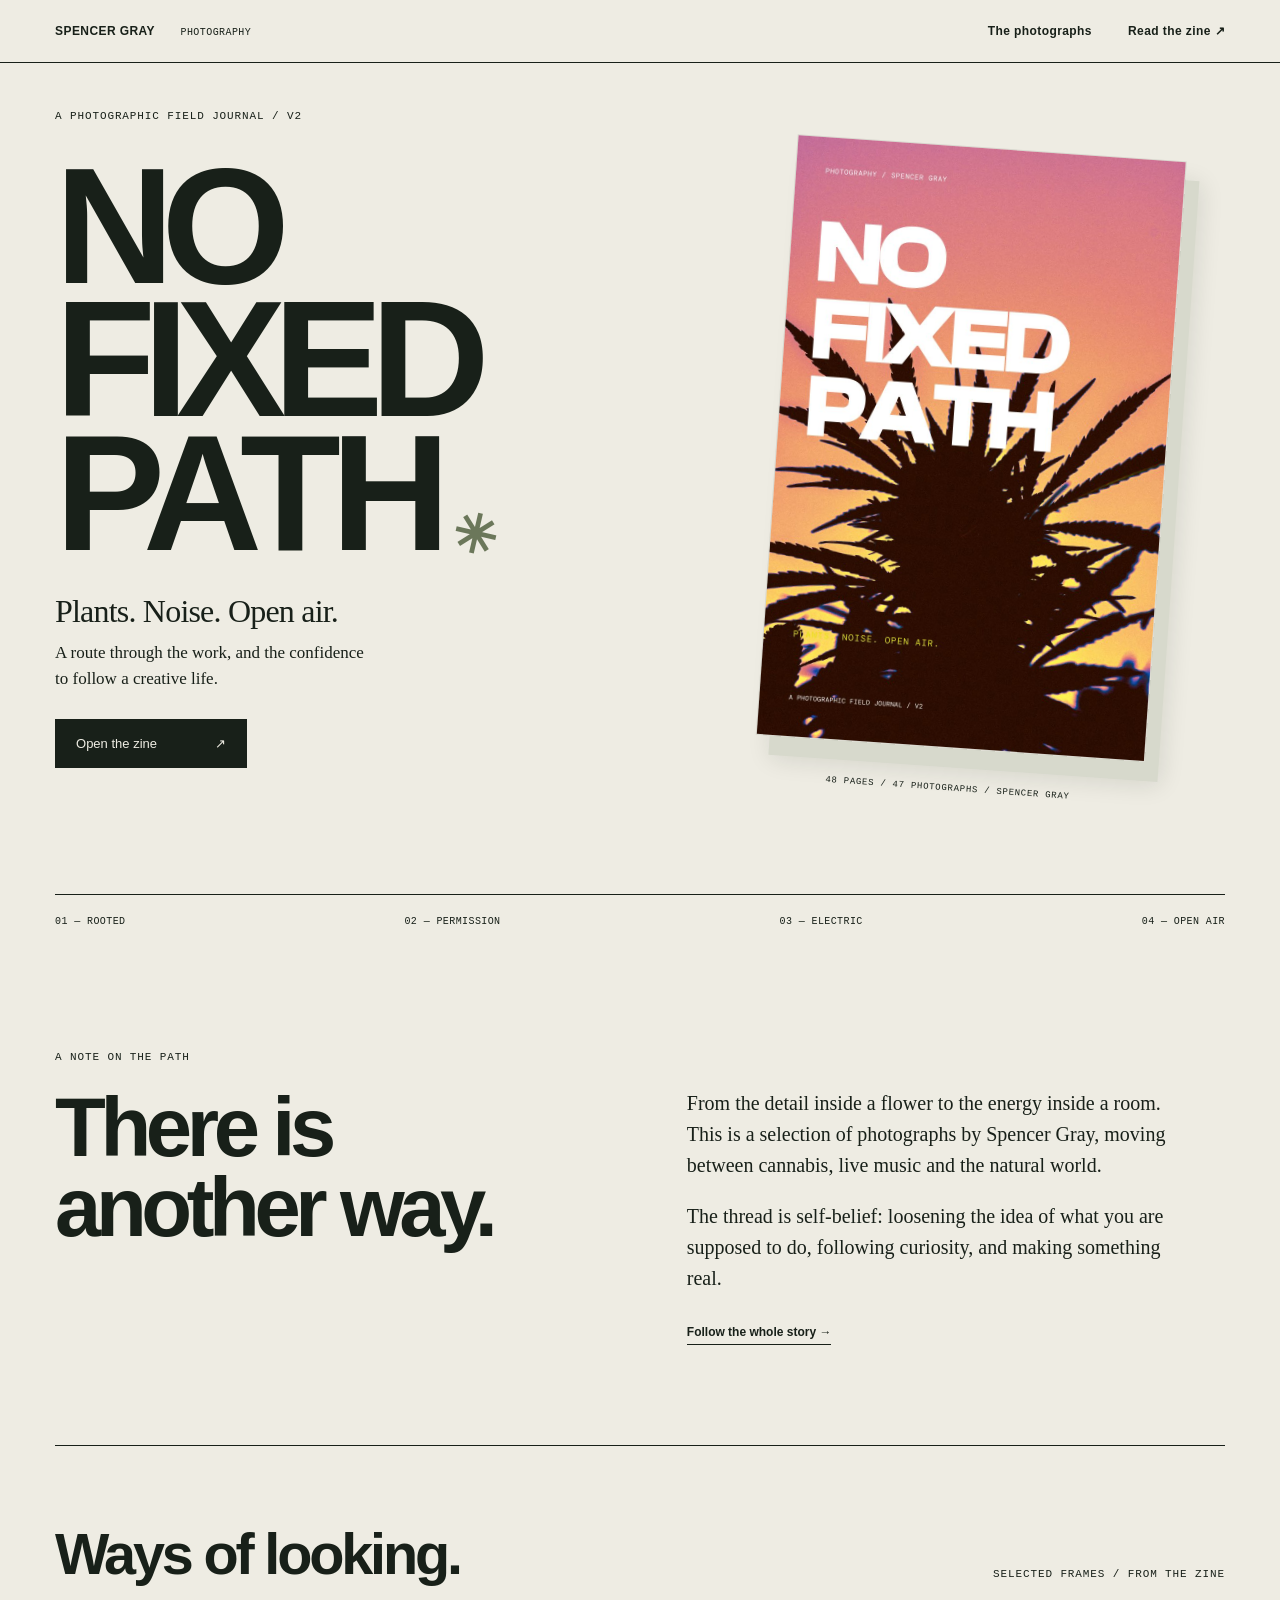
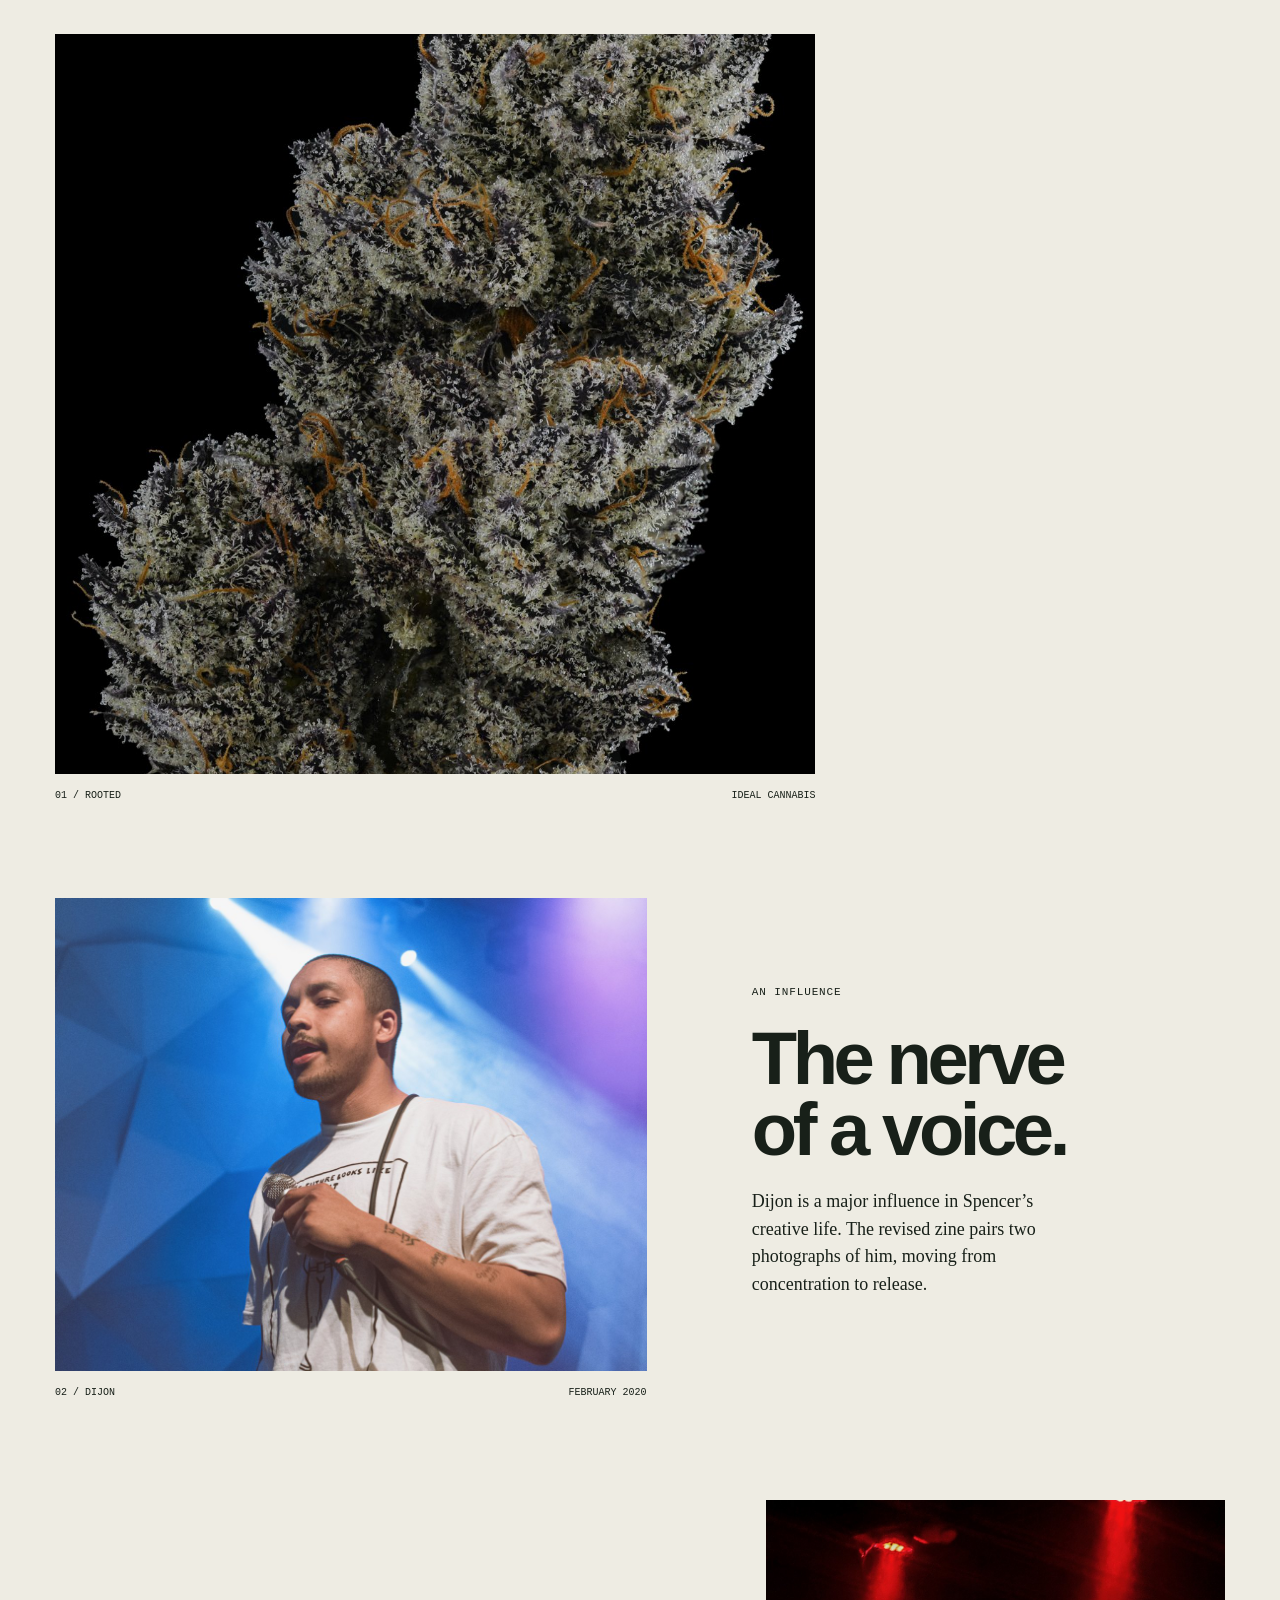
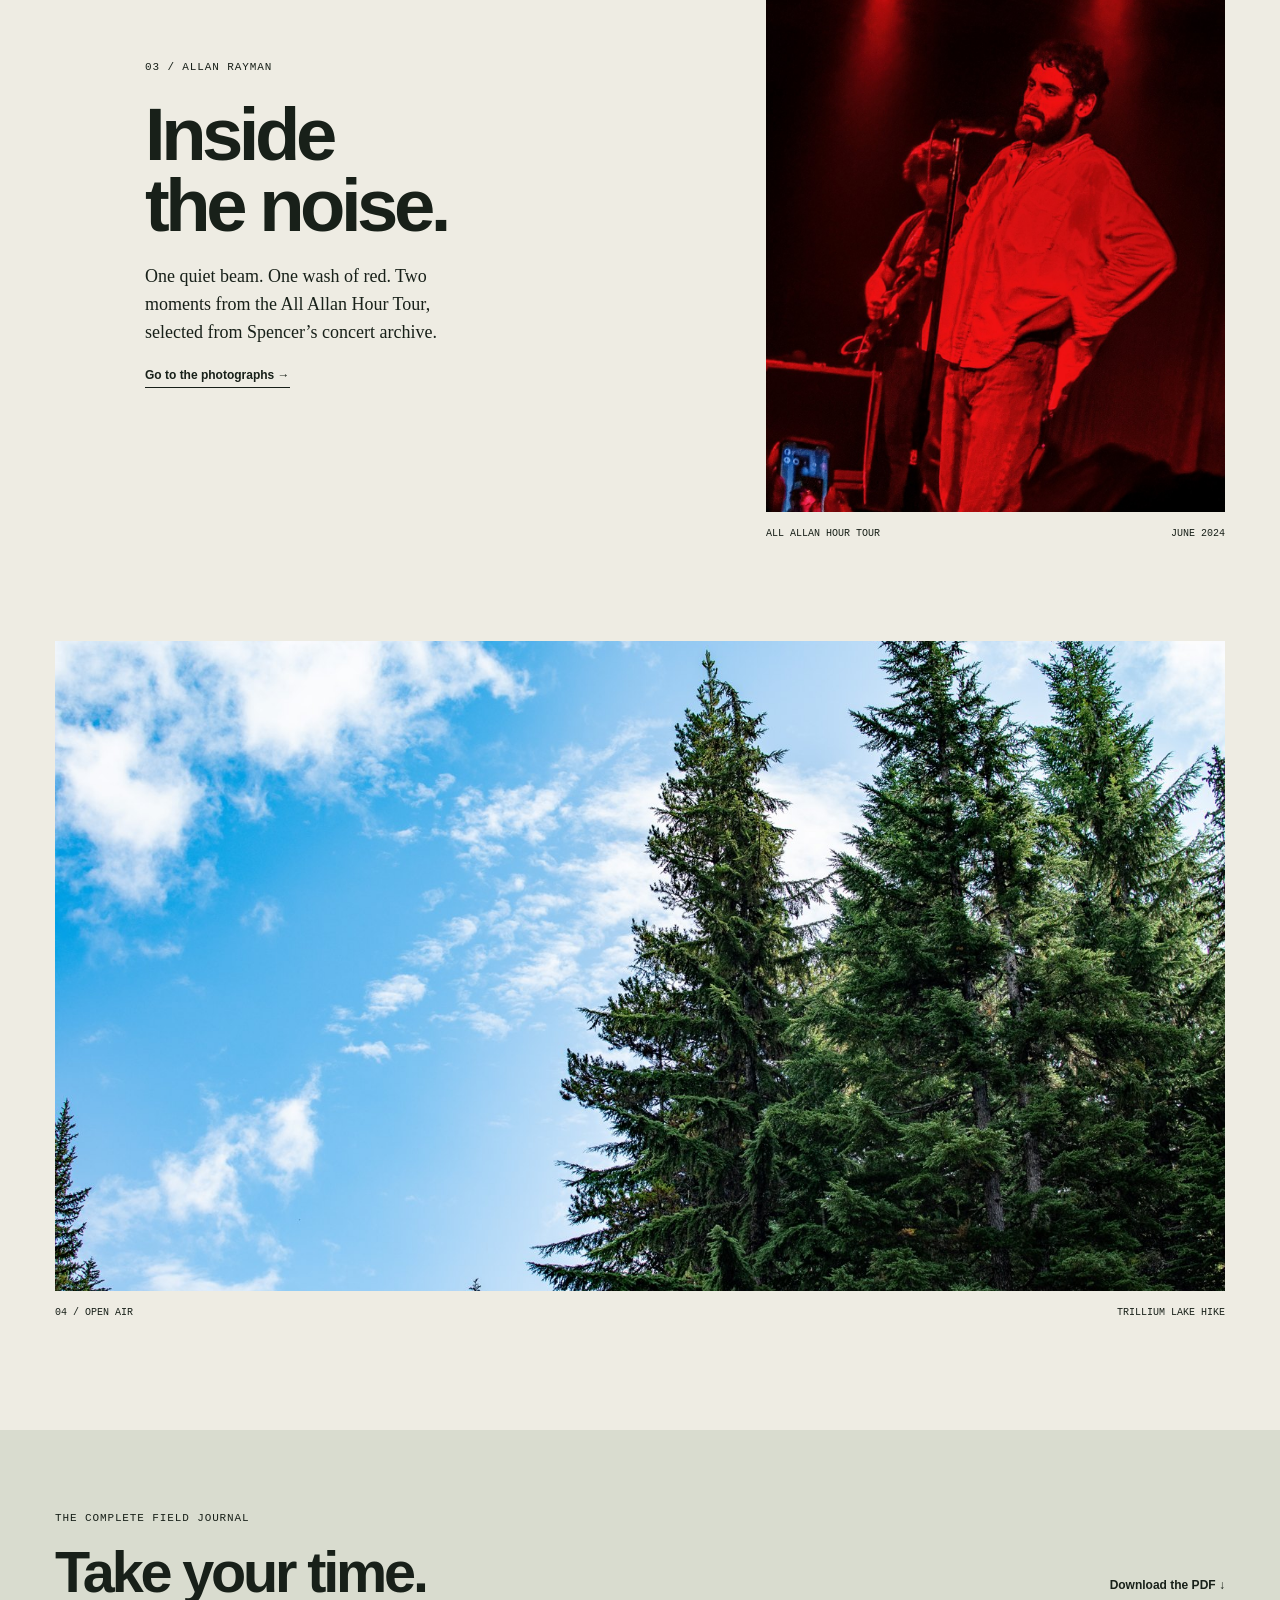
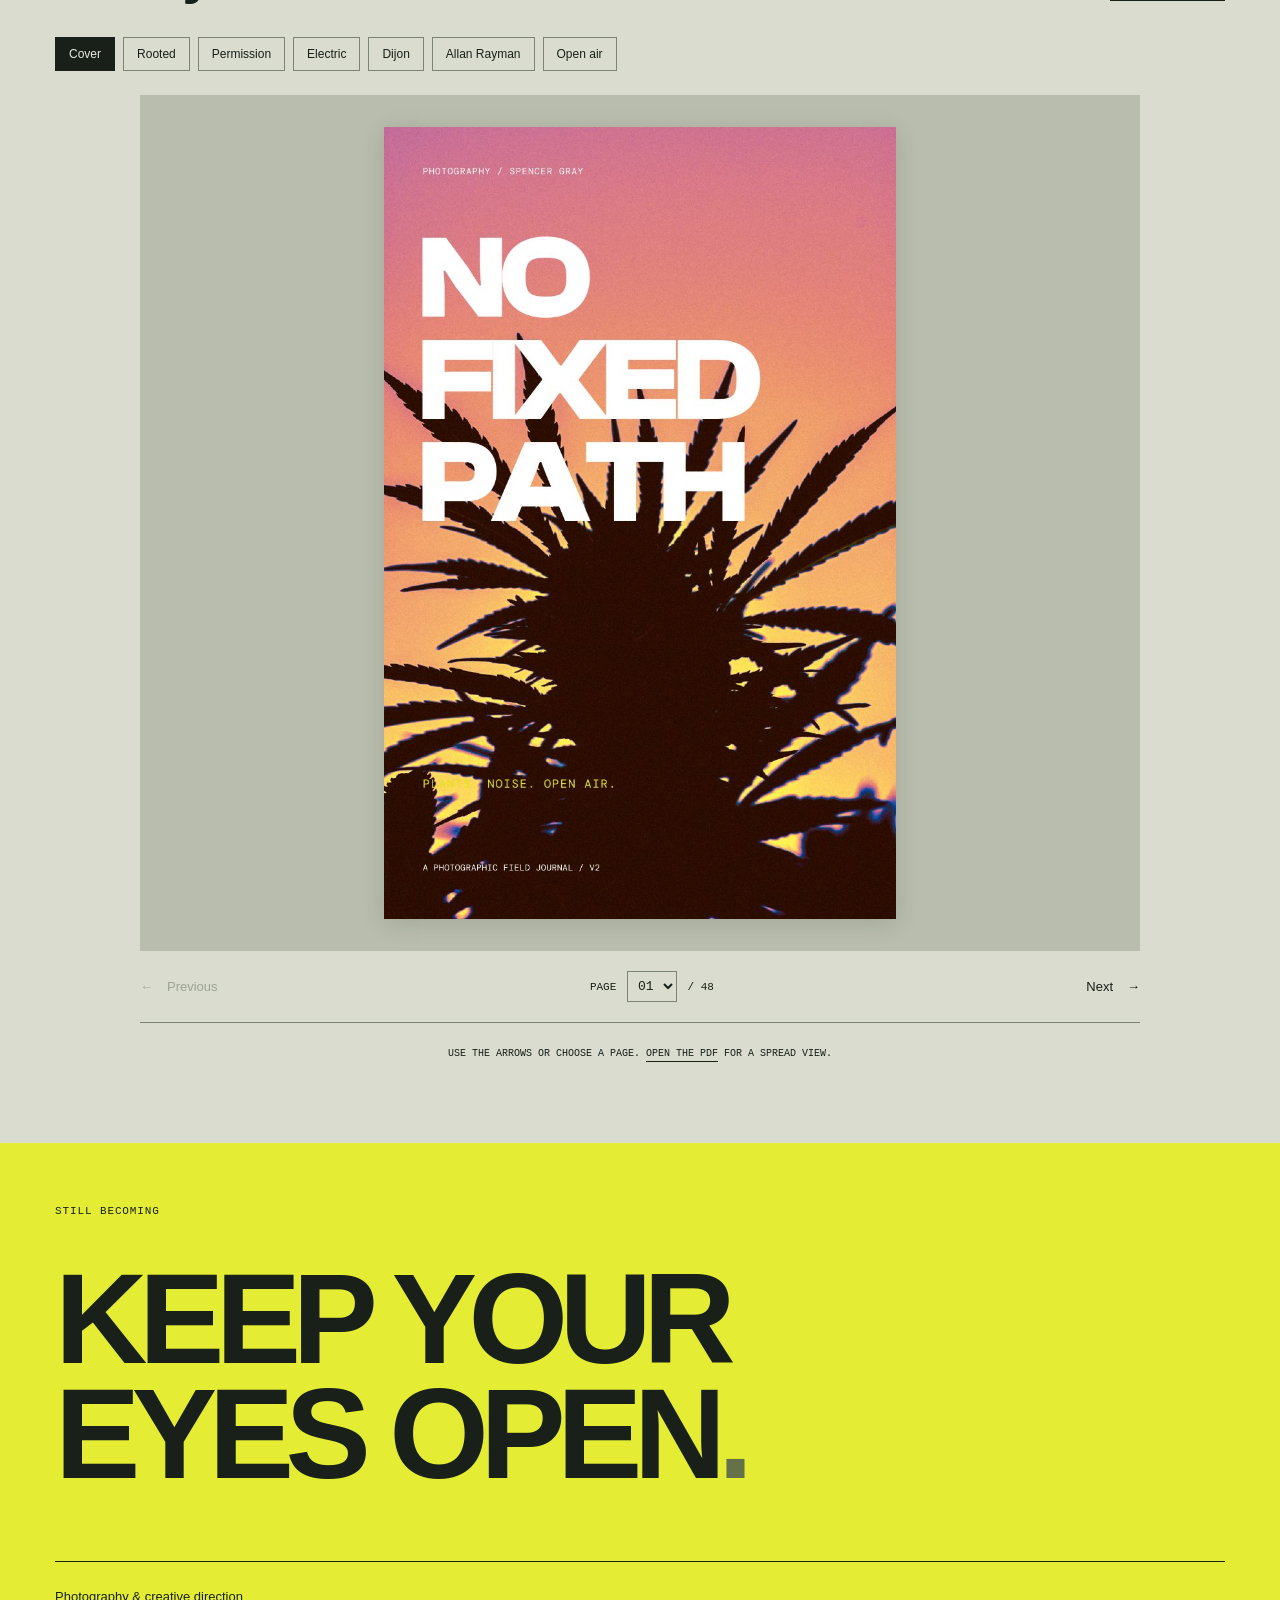
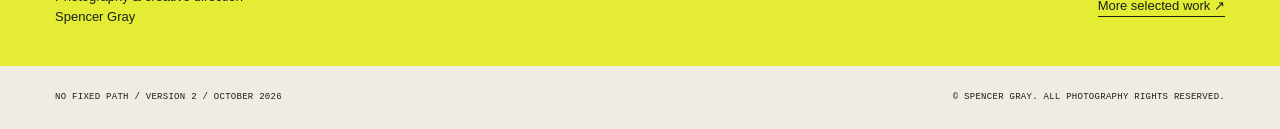
==== index.html @ 421bfa4b "Publish No Fixed Path v2 photography zine and responsive web reader" ====
<!doctype html>
<html lang="en">
<head>
<meta charset="utf-8"><meta name="viewport" content="width=device-width,initial-scale=1">
<title>No Fixed Path — Photography by Spencer Gray</title>
<meta name="description" content="Cannabis, live music and open air. A photographic field journal by Spencer Gray about self-belief and the freedom to follow a creative path.">
<link rel="canonical" href="https://no-fixed-path.vercel.app/">
<meta property="og:type" content="website"><meta property="og:site_name" content="No Fixed Path"><meta property="og:title" content="No Fixed Path — Spencer Gray"><meta property="og:description" content="Plants. Noise. Open air. 47 photographs, 48 pages, and the confidence to follow a creative path. Featuring Dijon and Allan Rayman."><meta property="og:url" content="https://no-fixed-path.vercel.app/"><meta property="og:image" content="https://no-fixed-path.vercel.app/assets/share.jpg"><meta property="og:image:width" content="1200"><meta property="og:image:height" content="630"><meta property="og:image:alt" content="No Fixed Path by Spencer Gray, with a sungrown cannabis landscape and a live photograph of Dijon."><meta name="twitter:card" content="summary_large_image"><meta name="twitter:title" content="No Fixed Path — Spencer Gray"><meta name="twitter:description" content="Cannabis, live music and open air. A photographic field journal about self-belief and a creative life."><meta name="twitter:image" content="https://no-fixed-path.vercel.app/assets/share.jpg"><meta name="theme-color" content="#e4ed34">
<link rel="icon" href="/assets/favicon.svg" type="image/svg+xml"><link rel="stylesheet" href="/style.css"><script src="/reader.js" defer></script>
</head>
<body>
<a class="skip" href="#main">Skip to content</a>
<header class="masthead"><a href="#" class="identity" aria-label="Spencer Gray, home">SPENCER GRAY <span>PHOTOGRAPHY</span></a><nav aria-label="Primary"><a href="#selected">The photographs</a><a href="#read">Read the zine <span aria-hidden="true">↗</span></a></nav></header>
<main id="main">
<section class="hero" aria-labelledby="title"><div class="hero-copy"><p class="eyebrow">A PHOTOGRAPHIC FIELD JOURNAL / V2</p><h1 id="title">NO<br>FIXED<br><span>PATH</span><span class="asterisk" aria-hidden="true">✳</span></h1><p class="hero-deck">Plants. Noise. Open air.</p><p class="intro">A route through the work, and the confidence to follow a creative life.</p><a class="button" href="#read">Open the zine <span aria-hidden="true">↗</span></a></div><figure class="cover-object"><img src="/assets/pages/page-01.jpg" width="792" height="1224" alt="No Fixed Path zine cover, white lettering over a cannabis garden at dusk" fetchpriority="high"><figcaption>48 PAGES / 47 PHOTOGRAPHS / SPENCER GRAY</figcaption></figure><div class="hero-register"><span>01 — ROOTED</span><span>02 — PERMISSION</span><span>03 — ELECTRIC</span><span>04 — OPEN AIR</span></div></section>
<section class="statement" aria-labelledby="path-title"><p class="eyebrow">A NOTE ON THE PATH</p><h2 id="path-title">There is<br>another way.</h2><div class="statement-copy"><p>From the detail inside a flower to the energy inside a room. This is a selection of photographs by Spencer Gray, moving between cannabis, live music and the natural world.</p><p>The thread is self-belief: loosening the idea of what you are supposed to do, following curiosity, and making something real.</p><a class="text-link" href="#read">Follow the whole story →</a></div></section>
<section class="selected" id="selected" aria-labelledby="selected-title"><div class="section-head"><h2 id="selected-title">Ways of looking.</h2><p class="eyebrow">SELECTED FRAMES / FROM THE ZINE</p></div>
<figure class="frame plant"><img src="/assets/gallery/flower.jpg" width="1000" height="1270" alt="A resin-covered cannabis flower photographed in close detail" loading="lazy"><figcaption><span>01 / ROOTED</span><span>IDEAL CANNABIS</span></figcaption></figure>
<div class="pair music-pair"><figure class="frame"><img src="/assets/gallery/dijon.jpg" width="1000" height="800" alt="Dijon holding a microphone beneath blue and violet stage lights" loading="lazy"><figcaption><span>02 / DIJON</span><span>FEBRUARY 2020</span></figcaption></figure><div class="music-note"><span class="eyebrow">AN INFLUENCE</span><h3>The nerve<br>of a voice.</h3><p>Dijon is a major influence in Spencer’s creative life. The revised zine pairs two photographs of him, moving from concentration to release.</p></div></div>
<div class="pair allan-pair"><div class="music-note"><span class="eyebrow">03 / ALLAN RAYMAN</span><h3>Inside<br>the noise.</h3><p>One quiet beam. One wash of red. Two moments from the All Allan Hour Tour, selected from Spencer’s concert archive.</p><a class="text-link" href="#read" data-open-page="26">Go to the photographs →</a></div><figure class="frame allan"><img src="/assets/gallery/allan-rayman.jpg" width="900" height="1200" alt="Allan Rayman standing at the microphone in saturated red stage light" loading="lazy"><figcaption><span>ALL ALLAN HOUR TOUR</span><span>JUNE 2024</span></figcaption></figure></div>
<figure class="frame nature"><img src="/assets/gallery/canopy.jpg" width="1500" height="1000" alt="Sunlight passing through a green forest canopy on the Trillium Lake hike" loading="lazy"><figcaption><span>04 / OPEN AIR</span><span>TRILLIUM LAKE HIKE</span></figcaption></figure>
</section>
<section class="reader-section" id="read" aria-labelledby="reader-title"><div class="section-head"><div><p class="eyebrow">THE COMPLETE FIELD JOURNAL</p><h2 id="reader-title">Take your time.</h2></div><a class="text-link download" href="/No-Fixed-Path-v2-Reader.pdf" download>Download the PDF ↓</a></div><div class="chapter-nav" aria-label="Jump to chapter"><button type="button" data-page="1">Cover</button><button type="button" data-page="4">Rooted</button><button type="button" data-page="16">Permission</button><button type="button" data-page="20">Electric</button><button type="button" data-page="22">Dijon</button><button type="button" data-page="26">Allan Rayman</button><button type="button" data-page="30">Open air</button></div>
<div class="reader" role="region" aria-label="Zine page viewer" tabindex="0"><div class="page-stage"><img id="page-image" src="/assets/pages/page-01.jpg" width="792" height="1224" alt="No Fixed Path, page 1 — cover" loading="lazy"></div><div class="reader-controls"><button id="previous" type="button" aria-label="Previous page">← <span>Previous</span></button><label class="page-picker">PAGE <select id="page-picker" aria-label="Choose a page"></select> / 48</label><button id="next" type="button" aria-label="Next page"><span>Next</span> →</button></div><p id="page-status" class="sr-only" aria-live="polite">Page 1 of 48</p></div><p class="reader-hint">USE THE ARROWS OR CHOOSE A PAGE. <a href="/No-Fixed-Path-v2-Reader.pdf">OPEN THE PDF</a> FOR A SPREAD VIEW.</p><noscript><p>The full 48-page zine is available in the <a href="/No-Fixed-Path-v2-Reader.pdf">reader PDF</a>.</p></noscript></section>
<section class="closing"><p class="eyebrow">STILL BECOMING</p><h2>KEEP YOUR<br>EYES OPEN<span aria-hidden="true">.</span></h2><div class="closing-bottom"><p>Photography & creative direction<br>Spencer Gray</p><a href="https://www.behance.net/spencergray47" target="_blank" rel="noopener noreferrer">More selected work ↗</a></div></section>
</main><footer><span>NO FIXED PATH / VERSION 2 / OCTOBER 2026</span><span>© SPENCER GRAY. ALL PHOTOGRAPHY RIGHTS RESERVED.</span></footer>
</body></html>
---- style.css ----
:root{--paper:#eeece3;--ink:#182019;--acid:#e4ed34;--line:#bcc0b3;--muted:#525c50;--sans:"Helvetica Neue",Helvetica,Arial,sans-serif;--mono:"Courier New",monospace;--serif:Georgia,"Times New Roman",serif;--gutter:clamp(22px,4.3vw,74px)}*{box-sizing:border-box}html{scroll-behavior:smooth;scroll-padding-top:80px}body{margin:0;background:var(--paper);color:var(--ink);font-family:var(--sans);-webkit-font-smoothing:antialiased}a{color:inherit;text-decoration-thickness:1px;text-underline-offset:5px}button,select{font:inherit;color:inherit}button,a{-webkit-tap-highlight-color:transparent}button{cursor:pointer}a:focus-visible,button:focus-visible,select:focus-visible,.reader:focus-visible{outline:3px solid #4b58dc;outline-offset:5px}.skip{position:absolute;top:-90px;left:20px;background:var(--acid);padding:16px;z-index:50}.skip:focus{top:15px}.masthead{padding:24px var(--gutter);border-bottom:1px solid var(--ink);display:flex;justify-content:space-between;align-items:center;gap:24px}.masthead a{text-decoration:none;font-size:12px;font-weight:650;letter-spacing:.035em}.identity span{margin-left:22px;font-family:var(--mono);font-size:10px;font-weight:400}.masthead nav{display:flex;gap:36px}.hero{padding:45px var(--gutter) 0;display:grid;grid-template-columns:1.15fr 1fr;gap:0 6%;position:relative;overflow:hidden}.eyebrow{font:11px/1.6 var(--mono);letter-spacing:.08em;margin:0 0 22px}.hero h1{font-size:clamp(84px,12.9vw,194px);line-height:.81;letter-spacing:-.078em;margin:34px 0 26px;font-weight:750;position:relative}.hero h1>span:not(.asterisk){letter-spacing:-.06em}.asterisk{font-size:.32em;color:#6b775a;display:inline-block;position:absolute;transform:rotate(13deg);bottom:.1em;margin-left:.24em}.hero-deck{font-family:var(--serif);font-size:clamp(24px,2.5vw,36px);letter-spacing:-.025em;margin:32px 0 10px}.intro{font-family:var(--serif);font-size:17px;line-height:1.55;max-width:325px;margin:0 0 26px}.button{display:inline-flex;gap:58px;align-items:center;background:var(--ink);color:var(--paper);padding:17px 21px;text-decoration:none;font-size:13px}.button:hover{background:#344332}.cover-object{margin:39px auto 20px;width:min(100%,390px);transform:rotate(4deg);align-self:center}.cover-object img{width:100%;height:auto;display:block;box-shadow:14px 19px 0 #d7d9cc,16px 22px 24px #1820191f;border:1px solid #1820191a}.cover-object figcaption{font:9px var(--mono);letter-spacing:.08em;margin:35px 0 20px;text-align:center}.hero-register{grid-column:1/-1;display:flex;justify-content:space-between;gap:15px;font:10px/1.4 var(--mono);letter-spacing:.04em;border-top:1px solid var(--ink);padding:20px 0;margin-top:60px}.statement{margin:0 var(--gutter);padding:100px 0;display:grid;grid-template-columns:1fr 1fr;gap:0 8%;border-bottom:1px solid var(--ink)}.statement>.eyebrow{grid-column:1/-1}.statement h2{font-size:clamp(48px,6.5vw,98px);line-height:.96;letter-spacing:-.065em;margin:0}.statement-copy{font:20px/1.55 var(--serif);max-width:500px}.statement-copy p:first-child{margin-top:0}.text-link{font:12px/1.6 var(--sans);font-weight:600;text-decoration:none;border-bottom:1px solid var(--ink);padding-bottom:5px}.selected{padding:80px var(--gutter) 110px}.section-head{display:flex;justify-content:space-between;align-items:end;gap:24px;margin-bottom:36px}.section-head h2{font-size:clamp(35px,4.5vw,66px);letter-spacing:-.055em;line-height:1;margin:0}.section-head .eyebrow{margin:0}.frame{margin:0}.frame img{display:block;width:100%;height:auto}.frame figcaption{font:10px/1.5 var(--mono);display:flex;justify-content:space-between;gap:15px;margin-top:14px}.plant{width:65%;margin:50px 0 95px}.plant img{max-height:740px;object-fit:cover;object-position:50% 48%}.pair{display:grid;grid-template-columns:1.25fr 1fr;gap:9%;align-items:center;margin:0 0 100px}.music-note h3{font-size:clamp(37px,5.8vw,84px);line-height:.96;letter-spacing:-.06em;margin:22px 0}.music-note p{font:18px/1.55 var(--serif);max-width:335px}.allan-pair{grid-template-columns:1fr 1fr;gap:15%;max-width:1080px;margin-left:auto}.allan img{max-height:660px;object-fit:contain;background:#040201}.nature img{max-height:650px;object-fit:cover;object-position:50% 42%}.reader-section{background:#d9dccf;padding:80px var(--gutter)}.reader-section .eyebrow{margin:0 0 16px}.chapter-nav{display:flex;gap:8px;flex-wrap:wrap;margin:35px 0 24px}.chapter-nav button{background:transparent;border:1px solid #7c8475;padding:9px 13px;font-size:12px}.chapter-nav button:hover,.chapter-nav button[aria-pressed=true]{background:var(--ink);color:var(--paper);border-color:var(--ink)}.reader{max-width:1000px;margin:auto}.page-stage{background:#b8bdad;min-height:350px;padding:32px;display:flex;align-items:center;justify-content:center}.page-stage img{display:block;width:auto;height:auto;max-width:100%;max-height:min(880px,88vh);box-shadow:0 4px 22px #18201922}.reader-controls{display:flex;align-items:center;justify-content:space-between;gap:15px;border-bottom:1px solid #79826f;padding:18px 0}.reader-controls button{border:0;padding:10px 0;font-size:13px;background:transparent;display:flex;gap:14px;align-items:center}.reader-controls button:disabled{opacity:.3;cursor:default}.page-picker{font:11px var(--mono);white-space:nowrap}.page-picker select{background:transparent;border:1px solid #7c8475;padding:6px;margin:0 4px;border-radius:0;font:13px var(--mono)}.reader-hint{font:10px/1.8 var(--mono);text-align:center;margin:22px 0 0}.closing{background:var(--acid);padding:60px var(--gutter) 40px}.closing h2{font-size:clamp(55px,10vw,155px);line-height:.9;letter-spacing:-.067em;margin:40px 0 70px}.closing h2 span{color:#657249}.closing-bottom{border-top:1px solid var(--ink);padding-top:25px;display:flex;justify-content:space-between;align-items:center;gap:20px;font:13px/1.5 var(--sans)}.closing-bottom p{margin:0}.closing-bottom a{text-decoration:none;border-bottom:1px solid var(--ink)}footer{padding:24px var(--gutter);display:flex;justify-content:space-between;gap:20px;font:9px/1.6 var(--mono);letter-spacing:.03em}.sr-only{position:absolute;width:1px;height:1px;overflow:hidden;clip:rect(0,0,0,0);white-space:nowrap}@media(min-width:1600px){.hero{max-width:1800px;margin:auto}}@media(max-width:800px){.identity span{display:none}.masthead nav{gap:20px}.hero{grid-template-columns:1.2fr 1fr;gap:20px;padding-top:32px}.hero h1{font-size:clamp(76px,13.7vw,115px);margin-top:25px}.hero .eyebrow{font-size:9px}.cover-object{align-self:start;margin-top:90px}.intro{font-size:15px}.hero-register{margin-top:30px;font-size:8px;gap:10px}.statement{padding:65px 0;gap:20px}.statement-copy{font-size:17px}.plant{width:80%;margin-bottom:65px}.pair{gap:7%;margin-bottom:70px}.music-note p{font-size:16px}.reader-section,.selected{padding-top:60px;padding-bottom:60px}.section-head{align-items:start}.section-head>.eyebrow{font-size:9px;max-width:130px}.closing h2{margin-bottom:45px}footer{flex-direction:column;gap:5px}}@media(max-width:540px){html{scroll-padding-top:20px}.masthead{padding-top:20px;padding-bottom:20px}.masthead a{font-size:10px}.masthead nav a:first-child{display:none}.hero{display:block;padding-top:28px}.hero h1{font-size:25vw;line-height:.84;margin-top:27px}.hero .eyebrow{font-size:9px}.hero-deck{font-size:27px;margin-top:25px}.intro{max-width:300px}.cover-object{width:64%;margin:56px auto 55px}.cover-object figcaption{font-size:8px}.hero-register{display:grid;grid-template-columns:1fr 1fr;padding-top:17px;padding-bottom:17px;font-size:9px}.statement{display:block;padding:52px 0}.statement h2{font-size:60px;margin:0 0 30px}.statement-copy{font-size:18px}.selected{padding-top:50px}.section-head{display:block}.section-head>.eyebrow{margin-top:15px;max-width:none}.section-head h2{font-size:42px}.plant{width:100%;margin:30px 0 55px}.pair,.allan-pair{display:flex;flex-direction:column;gap:26px;margin-bottom:55px}.music-note{width:100%}.music-note h3{font-size:57px;margin:16px 0}.music-note p{font-size:18px;max-width:none}.allan-pair .music-note{order:2}.frame figcaption{font-size:9px}.reader-section .section-head .download{display:inline-block;margin-top:25px}.page-stage{padding:14px;min-height:300px}.page-stage img{max-height:none;width:100%}.reader-controls button span{display:none}.chapter-nav{gap:6px;margin-top:25px}.chapter-nav button{font-size:11px;padding:8px 10px}.closing{padding-top:42px}.closing h2{font-size:12.5vw;margin:32px 0 38px}.closing-bottom{font-size:11px}.reader-hint{font-size:9px}.nature img{min-height:260px}}@media(prefers-reduced-motion:reduce){html{scroll-behavior:auto}}
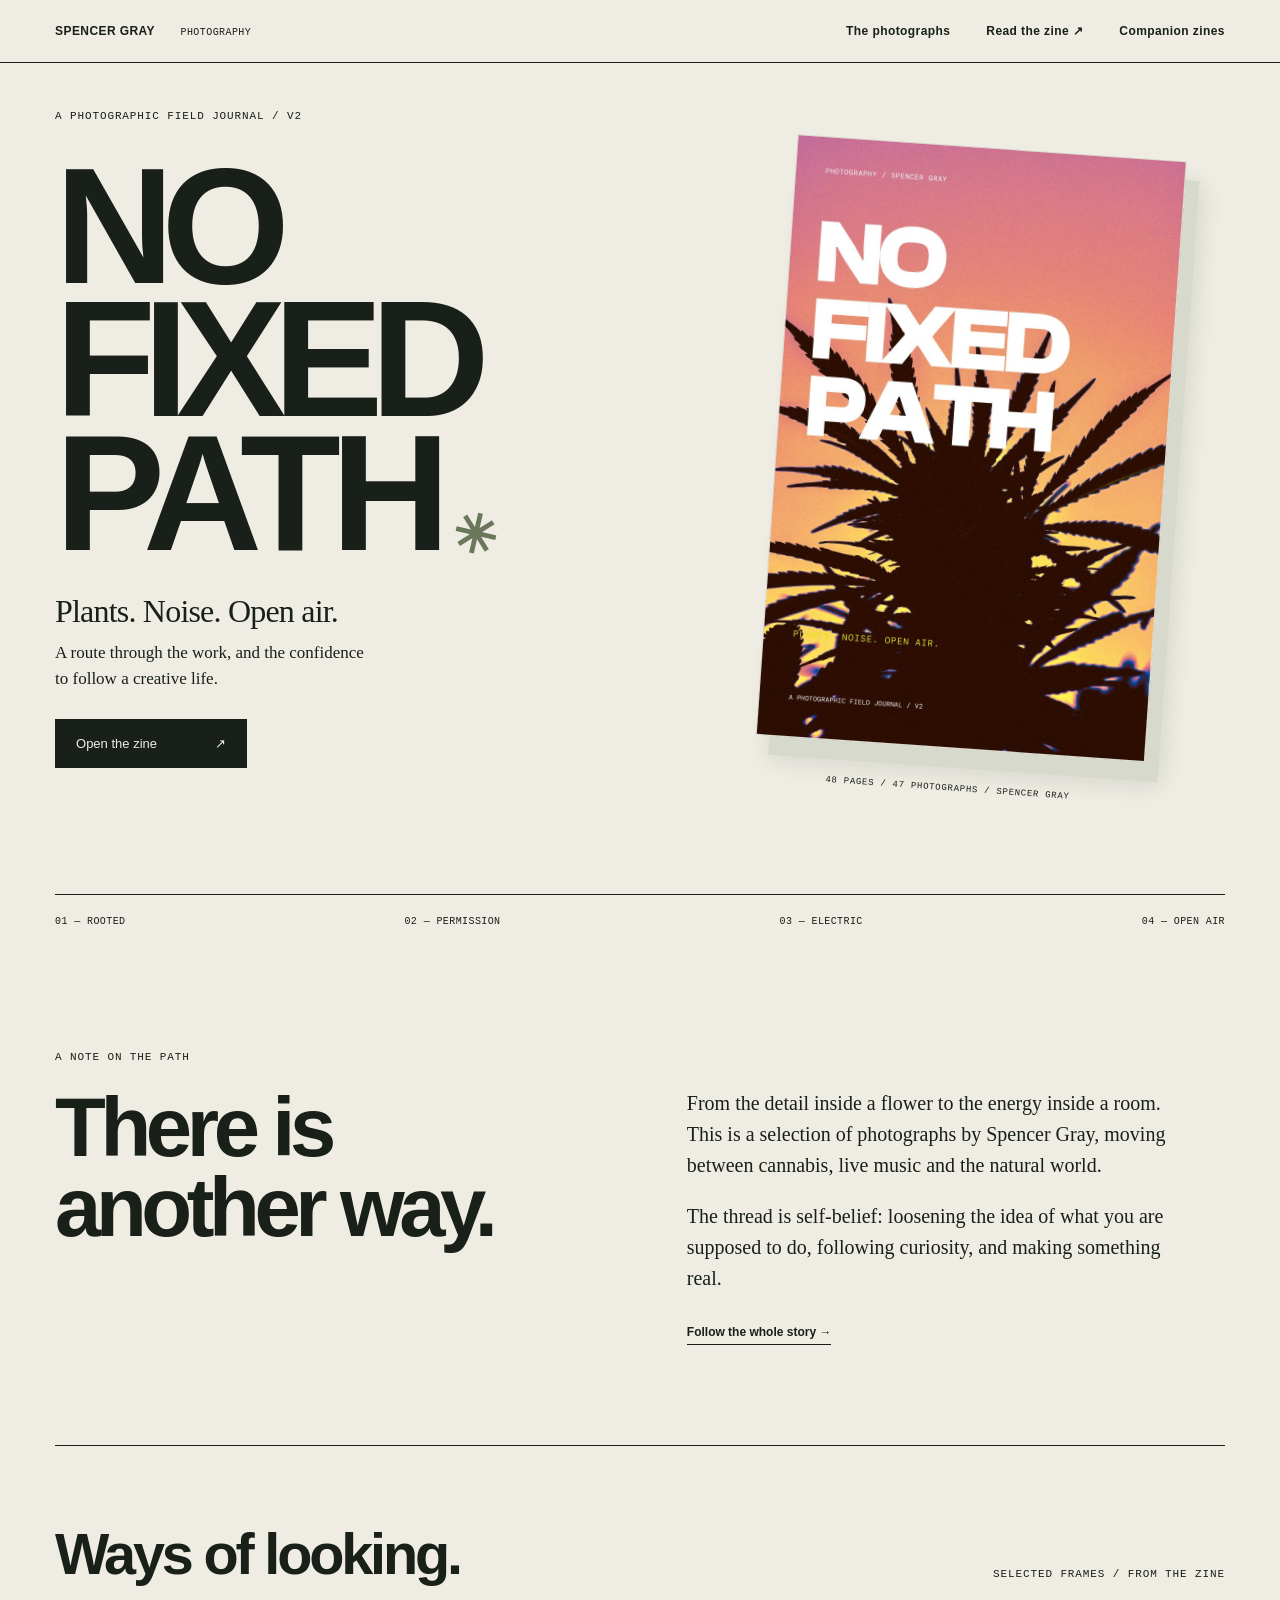
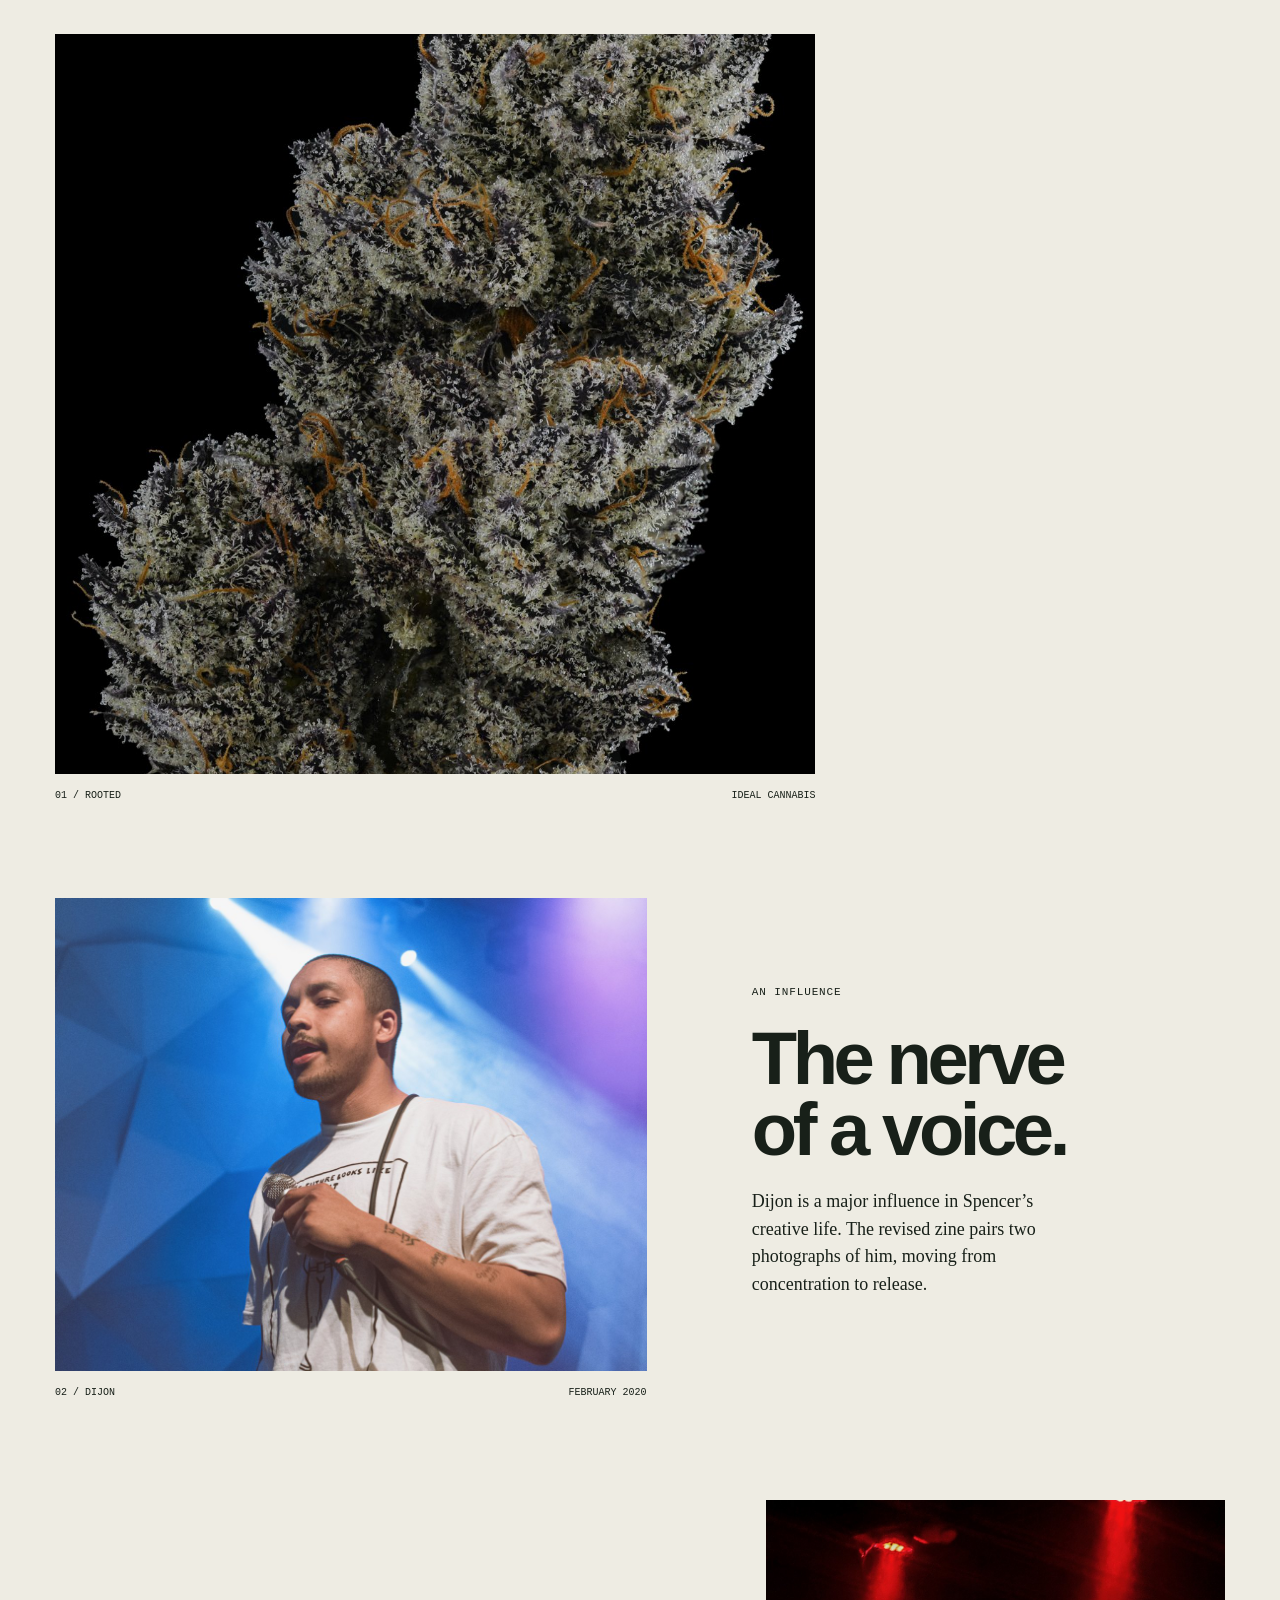
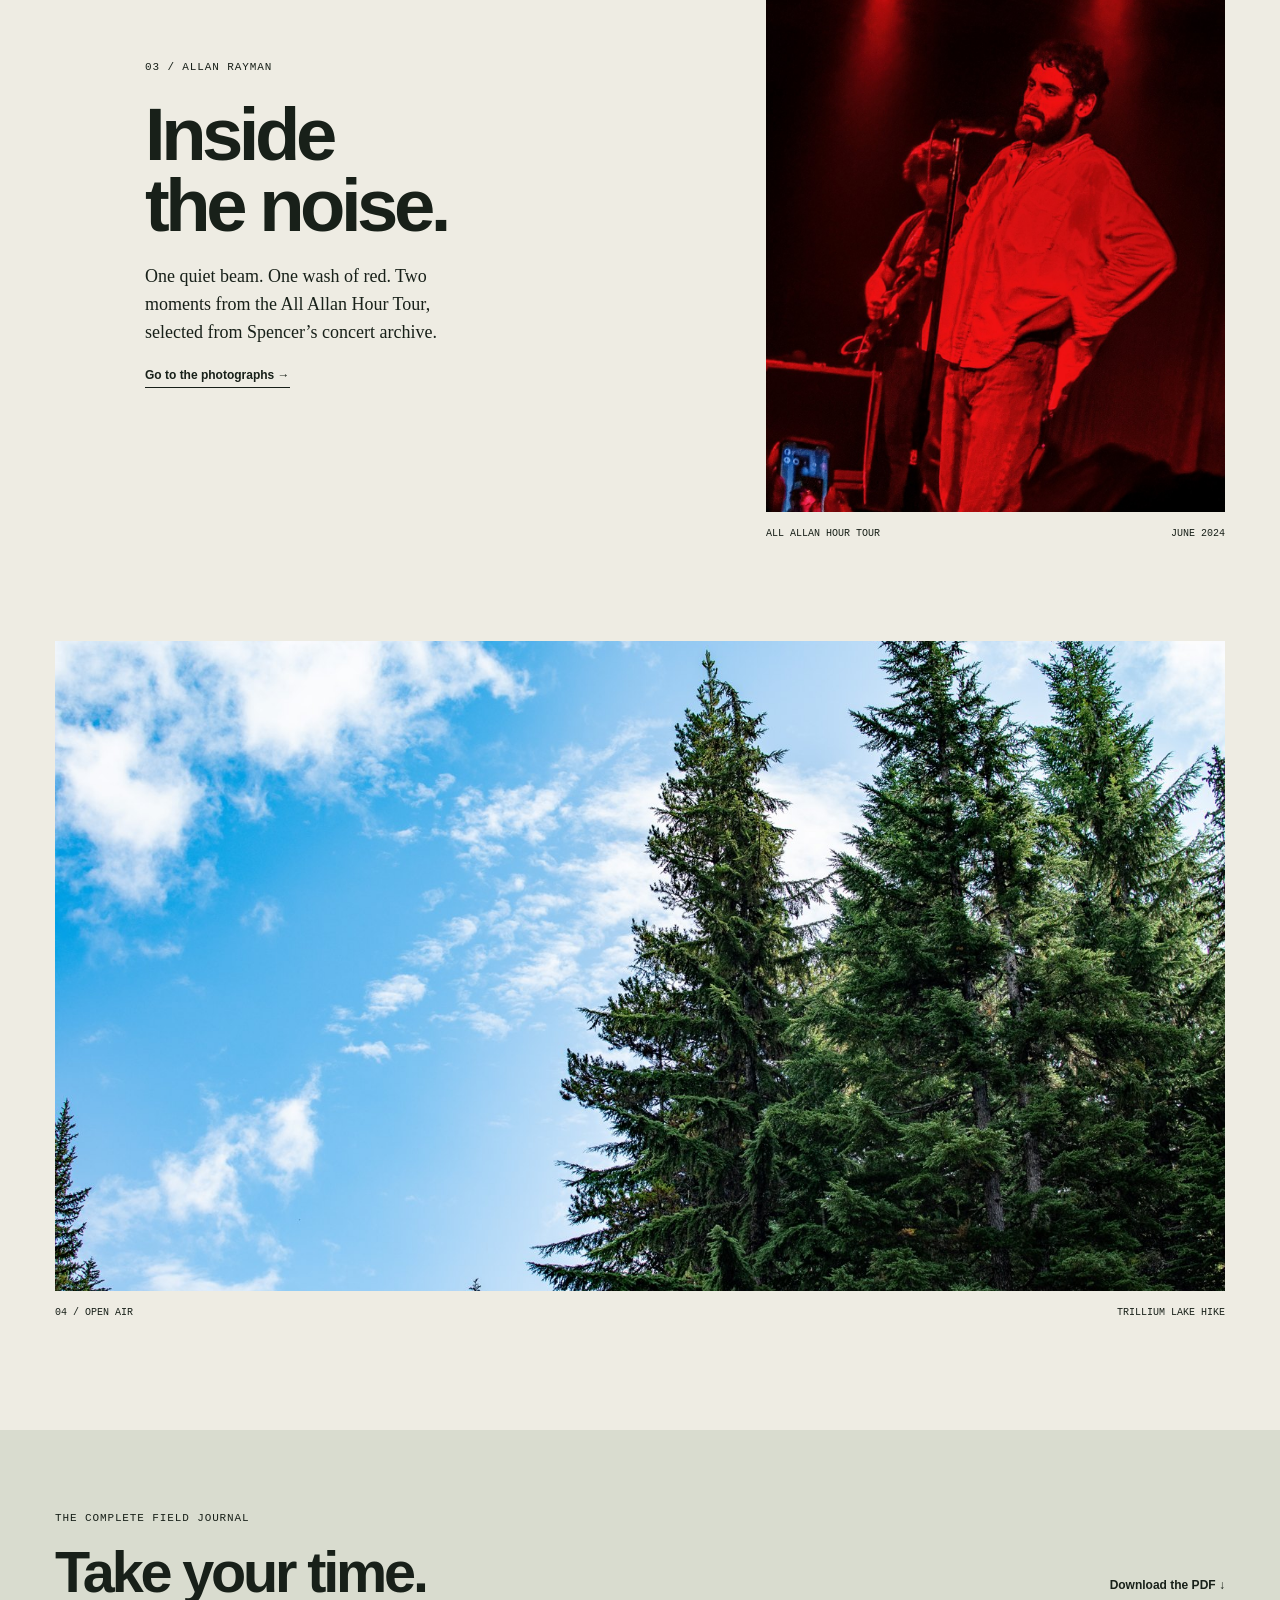
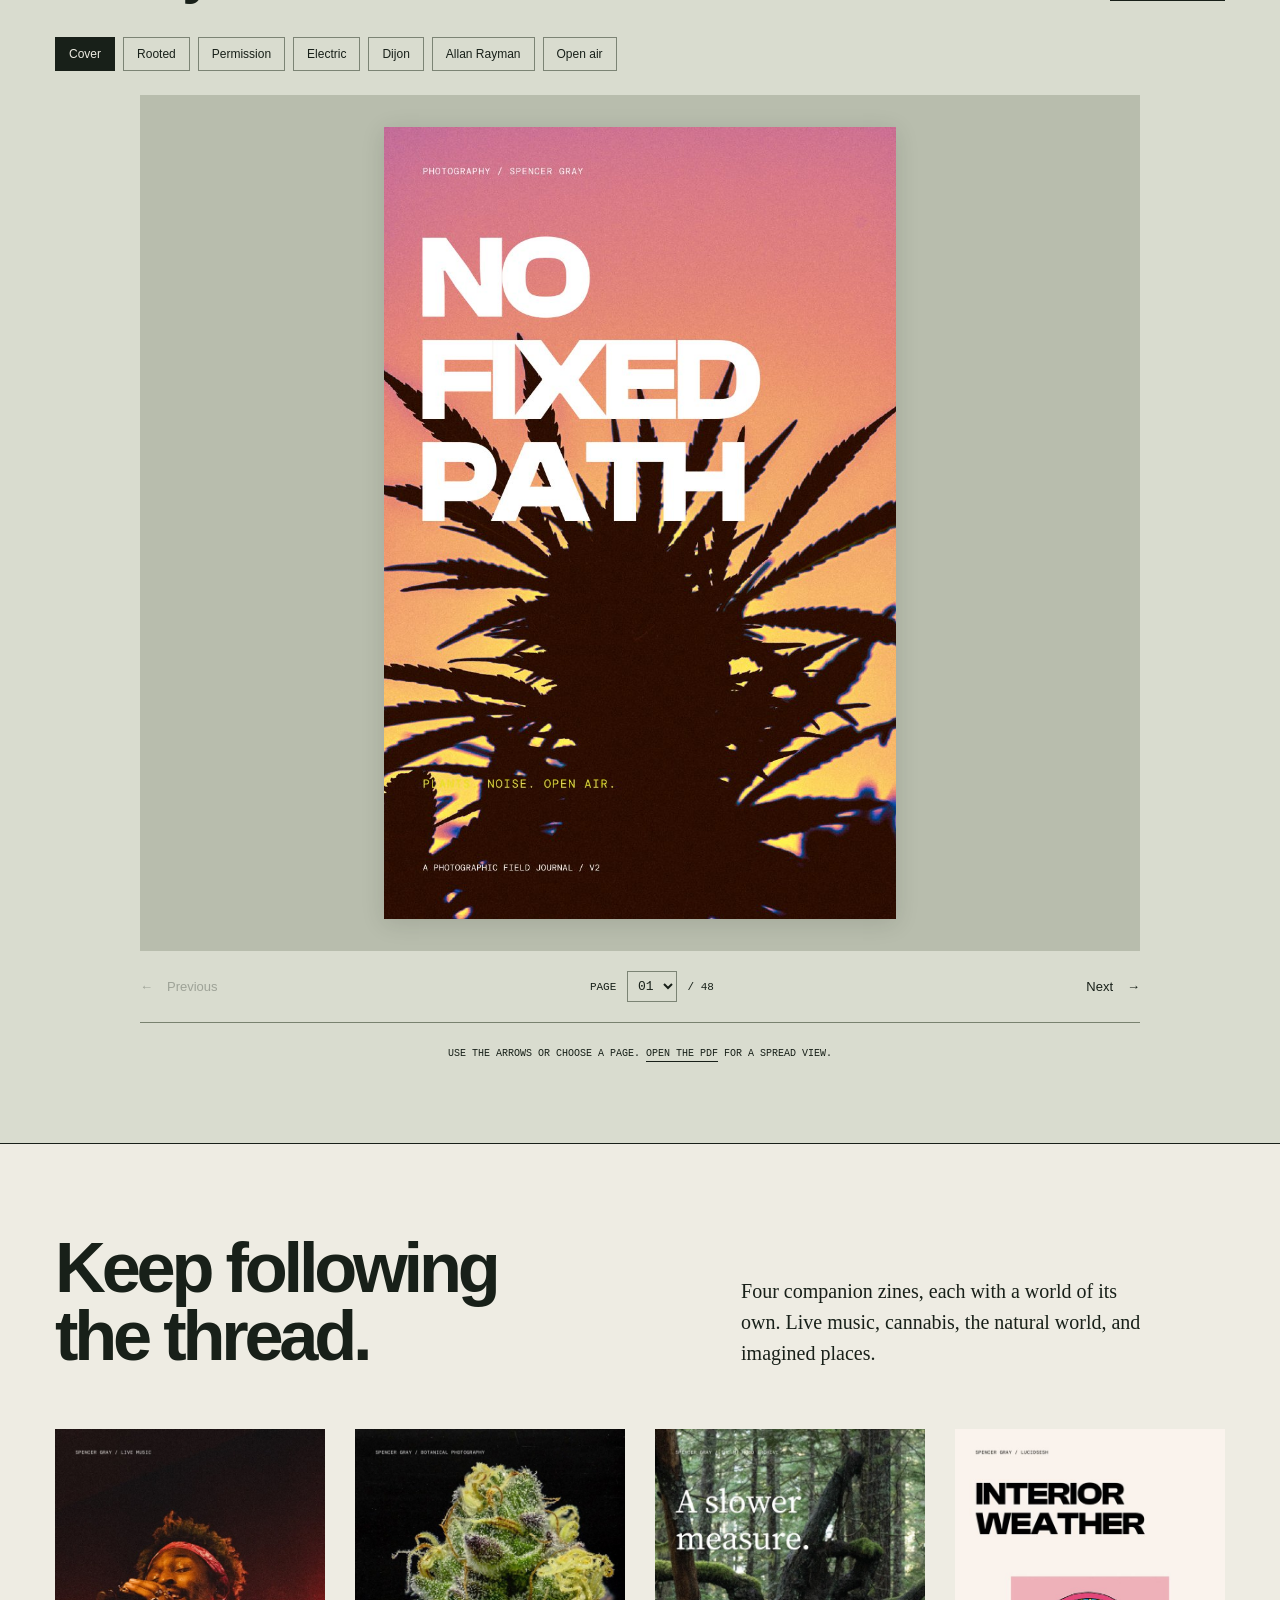
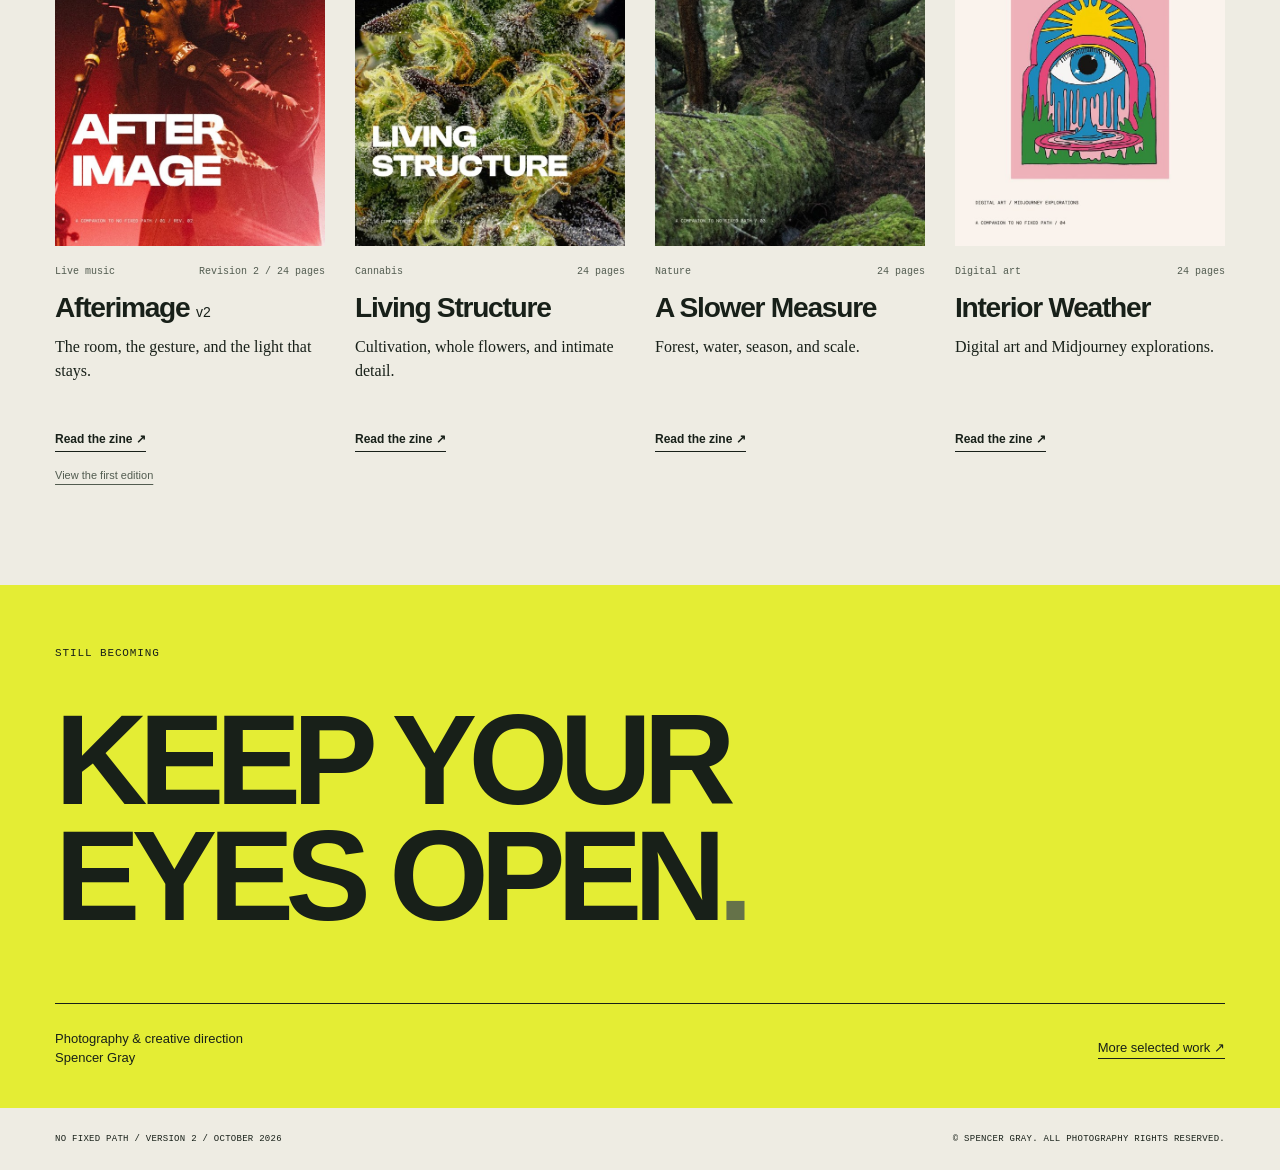
==== commit 4e02895d: "Add companion zine library and shareable readers" ====
--- a/index.html
+++ b/index.html
@@ -6,11 +6,11 @@
 <meta name="description" content="Cannabis, live music and open air. A photographic field journal by Spencer Gray about self-belief and the freedom to follow a creative path.">
 <link rel="canonical" href="https://no-fixed-path.vercel.app/">
 <meta property="og:type" content="website"><meta property="og:site_name" content="No Fixed Path"><meta property="og:title" content="No Fixed Path — Spencer Gray"><meta property="og:description" content="Plants. Noise. Open air. 47 photographs, 48 pages, and the confidence to follow a creative path. Featuring Dijon and Allan Rayman."><meta property="og:url" content="https://no-fixed-path.vercel.app/"><meta property="og:image" content="https://no-fixed-path.vercel.app/assets/share.jpg"><meta property="og:image:width" content="1200"><meta property="og:image:height" content="630"><meta property="og:image:alt" content="No Fixed Path by Spencer Gray, with a sungrown cannabis landscape and a live photograph of Dijon."><meta name="twitter:card" content="summary_large_image"><meta name="twitter:title" content="No Fixed Path — Spencer Gray"><meta name="twitter:description" content="Cannabis, live music and open air. A photographic field journal about self-belief and a creative life."><meta name="twitter:image" content="https://no-fixed-path.vercel.app/assets/share.jpg"><meta name="theme-color" content="#e4ed34">
-<link rel="icon" href="/assets/favicon.svg" type="image/svg+xml"><link rel="stylesheet" href="/style.css"><script src="/reader.js" defer></script>
+<link rel="icon" href="/assets/favicon.svg" type="image/svg+xml"><link rel="stylesheet" href="/style.css"><script src="/reader.js" defer></script><link rel="stylesheet" href="/companions.css">
 </head>
 <body>
 <a class="skip" href="#main">Skip to content</a>
-<header class="masthead"><a href="#" class="identity" aria-label="Spencer Gray, home">SPENCER GRAY <span>PHOTOGRAPHY</span></a><nav aria-label="Primary"><a href="#selected">The photographs</a><a href="#read">Read the zine <span aria-hidden="true">↗</span></a></nav></header>
+<header class="masthead"><a href="#" class="identity" aria-label="Spencer Gray, home">SPENCER GRAY <span>PHOTOGRAPHY</span></a><nav aria-label="Primary"><a href="#selected">The photographs</a><a href="#read">Read the zine <span aria-hidden="true">↗</span></a><a href="#companions">Companion zines</a></nav></header>
 <main id="main">
 <section class="hero" aria-labelledby="title"><div class="hero-copy"><p class="eyebrow">A PHOTOGRAPHIC FIELD JOURNAL / V2</p><h1 id="title">NO<br>FIXED<br><span>PATH</span><span class="asterisk" aria-hidden="true">✳</span></h1><p class="hero-deck">Plants. Noise. Open air.</p><p class="intro">A route through the work, and the confidence to follow a creative life.</p><a class="button" href="#read">Open the zine <span aria-hidden="true">↗</span></a></div><figure class="cover-object"><img src="/assets/pages/page-01.jpg" width="792" height="1224" alt="No Fixed Path zine cover, white lettering over a cannabis garden at dusk" fetchpriority="high"><figcaption>48 PAGES / 47 PHOTOGRAPHS / SPENCER GRAY</figcaption></figure><div class="hero-register"><span>01 — ROOTED</span><span>02 — PERMISSION</span><span>03 — ELECTRIC</span><span>04 — OPEN AIR</span></div></section>
 <section class="statement" aria-labelledby="path-title"><p class="eyebrow">A NOTE ON THE PATH</p><h2 id="path-title">There is<br>another way.</h2><div class="statement-copy"><p>From the detail inside a flower to the energy inside a room. This is a selection of photographs by Spencer Gray, moving between cannabis, live music and the natural world.</p><p>The thread is self-belief: loosening the idea of what you are supposed to do, following curiosity, and making something real.</p><a class="text-link" href="#read">Follow the whole story →</a></div></section>
@@ -22,6 +22,7 @@
 </section>
 <section class="reader-section" id="read" aria-labelledby="reader-title"><div class="section-head"><div><p class="eyebrow">THE COMPLETE FIELD JOURNAL</p><h2 id="reader-title">Take your time.</h2></div><a class="text-link download" href="/No-Fixed-Path-v2-Reader.pdf" download>Download the PDF ↓</a></div><div class="chapter-nav" aria-label="Jump to chapter"><button type="button" data-page="1">Cover</button><button type="button" data-page="4">Rooted</button><button type="button" data-page="16">Permission</button><button type="button" data-page="20">Electric</button><button type="button" data-page="22">Dijon</button><button type="button" data-page="26">Allan Rayman</button><button type="button" data-page="30">Open air</button></div>
 <div class="reader" role="region" aria-label="Zine page viewer" tabindex="0"><div class="page-stage"><img id="page-image" src="/assets/pages/page-01.jpg" width="792" height="1224" alt="No Fixed Path, page 1 — cover" loading="lazy"></div><div class="reader-controls"><button id="previous" type="button" aria-label="Previous page">← <span>Previous</span></button><label class="page-picker">PAGE <select id="page-picker" aria-label="Choose a page"></select> / 48</label><button id="next" type="button" aria-label="Next page"><span>Next</span> →</button></div><p id="page-status" class="sr-only" aria-live="polite">Page 1 of 48</p></div><p class="reader-hint">USE THE ARROWS OR CHOOSE A PAGE. <a href="/No-Fixed-Path-v2-Reader.pdf">OPEN THE PDF</a> FOR A SPREAD VIEW.</p><noscript><p>The full 48-page zine is available in the <a href="/No-Fixed-Path-v2-Reader.pdf">reader PDF</a>.</p></noscript></section>
+<section class="companions" id="companions" aria-labelledby="companions-title"><div class="companion-intro"><h2 id="companions-title">Keep following<br>the thread.</h2><p>Four companion zines, each with a world of its own. Live music, cannabis, the natural world, and imagined places.</p></div><div class="companion-shelf"><article class="companion-book"><a class="book-cover" href="/zines/afterimage-v2" aria-label="Read Afterimage v2"><img src="/zines/afterimage-v2/cover.jpg" width="600" height="927" alt="Afterimage cover by Spencer Gray" loading="lazy"></a><div class="book-label"><span>Live music</span><span>Revision 2 / 24 pages</span></div><h3><a href="/zines/afterimage-v2">Afterimage <span>v2</span></a></h3><p>The room, the gesture, and the light that stays.</p><a class="text-link" href="/zines/afterimage-v2">Read the zine <span aria-hidden="true">↗</span></a><a class="edition-archive" href="/zines/afterimage">View the first edition</a></article><article class="companion-book"><a class="book-cover" href="/zines/living-structure" aria-label="Read Living Structure"><img src="/zines/living-structure/cover.jpg" width="600" height="927" alt="Living Structure cover by Spencer Gray" loading="lazy"></a><div class="book-label"><span>Cannabis</span><span>24 pages</span></div><h3><a href="/zines/living-structure">Living Structure</a></h3><p>Cultivation, whole flowers, and intimate detail.</p><a class="text-link" href="/zines/living-structure">Read the zine <span aria-hidden="true">↗</span></a></article><article class="companion-book"><a class="book-cover" href="/zines/a-slower-measure" aria-label="Read A Slower Measure"><img src="/zines/a-slower-measure/cover.jpg" width="600" height="927" alt="A Slower Measure cover by Spencer Gray" loading="lazy"></a><div class="book-label"><span>Nature</span><span>24 pages</span></div><h3><a href="/zines/a-slower-measure">A Slower Measure</a></h3><p>Forest, water, season, and scale.</p><a class="text-link" href="/zines/a-slower-measure">Read the zine <span aria-hidden="true">↗</span></a></article><article class="companion-book"><a class="book-cover" href="/zines/interior-weather" aria-label="Read Interior Weather"><img src="/zines/interior-weather/cover.jpg" width="600" height="927" alt="Interior Weather cover by Spencer Gray" loading="lazy"></a><div class="book-label"><span>Digital art</span><span>24 pages</span></div><h3><a href="/zines/interior-weather">Interior Weather</a></h3><p>Digital art and Midjourney explorations.</p><a class="text-link" href="/zines/interior-weather">Read the zine <span aria-hidden="true">↗</span></a></article></div></section>
 <section class="closing"><p class="eyebrow">STILL BECOMING</p><h2>KEEP YOUR<br>EYES OPEN<span aria-hidden="true">.</span></h2><div class="closing-bottom"><p>Photography & creative direction<br>Spencer Gray</p><a href="https://www.behance.net/spencergray47" target="_blank" rel="noopener noreferrer">More selected work ↗</a></div></section>
 </main><footer><span>NO FIXED PATH / VERSION 2 / OCTOBER 2026</span><span>© SPENCER GRAY. ALL PHOTOGRAPHY RIGHTS RESERVED.</span></footer>
 </body></html>
--- a/companions.css
+++ b/companions.css
@@ -0,0 +1,5 @@
+.companions{padding:90px var(--gutter) 100px;border-top:1px solid var(--ink)}.companion-intro{display:grid;grid-template-columns:1.2fr 1fr;gap:9%;align-items:end;margin-bottom:60px}.companion-intro h2{font-size:clamp(42px,5.5vw,82px);line-height:.96;letter-spacing:-.06em;margin:0}.companion-intro>p{font:20px/1.55 var(--serif);max-width:420px;margin:0}.companion-shelf{display:grid;grid-template-columns:repeat(4,minmax(0,1fr));gap:30px}.companion-book{min-width:0}.book-cover{display:block;background:#d9dccf;overflow:hidden}.book-cover img{width:100%;height:auto;display:block;transition:transform .25s ease}.book-cover:hover img{transform:scale(1.025)}.book-label{display:flex;justify-content:space-between;gap:10px;font:10px/1.5 var(--mono);color:var(--muted);padding:18px 0 10px}.companion-book h3{font-size:clamp(22px,2.2vw,33px);font-weight:650;letter-spacing:-.045em;line-height:1.05;margin:4px 0 12px}.companion-book h3 a{text-decoration:none}.companion-book h3 span{font-size:14px;font-weight:400;letter-spacing:0;white-space:nowrap}.companion-book>p{font:16px/1.5 var(--serif);margin:0 0 22px;min-height:72px}.edition-archive{display:block;font:11px/1.6 var(--sans);color:var(--muted);margin-top:18px;width:fit-content}.edition-page .masthead .identity span{display:inline-block;max-width:320px}.edition-intro{display:grid;grid-template-columns:1.2fr 1fr;gap:8%;padding:70px var(--gutter) 85px;align-items:center;max-width:1600px;margin:auto}.edition-back{font:12px/1.5 var(--sans);text-decoration:none;border-bottom:1px solid var(--ink);padding-bottom:4px}.edition-category{font:11px/1.6 var(--mono);color:var(--muted);margin:45px 0 18px}.edition-intro h1{font-size:clamp(60px,7.8vw,116px);letter-spacing:-.065em;line-height:.93;font-weight:700;margin:0 0 27px;overflow-wrap:normal}.edition-deck{font:25px/1.25 var(--serif);max-width:420px;margin:0 0 23px}.edition-description{font:17px/1.6 var(--serif);max-width:480px;margin:0 0 28px}.edition-actions{display:flex;gap:28px;align-items:center;flex-wrap:wrap}.edition-version{font:12px/1.65 var(--sans);color:var(--muted);max-width:450px;margin:25px 0 0}.edition-spec{font:10px/1.5 var(--mono);color:var(--muted);margin:35px 0 0}.edition-cover{margin:0 auto;width:min(100%,350px);transform:rotate(2deg)}.edition-cover img{display:block;width:100%;height:auto;box-shadow:10px 12px 0 #d7d9cc,12px 14px 25px #1820191a}.edition-reader-section .section-head{max-width:1000px;margin-left:auto;margin-right:auto}.edition-reader-section .section-head h2{font-size:clamp(38px,4.5vw,64px)}.share-edition{background:transparent;border:0;border-bottom:1px solid var(--ink);padding:0 0 5px;white-space:nowrap;cursor:pointer}.share-status{font:12px/1.5 var(--sans);max-width:1000px;min-height:18px;margin:0 auto 15px}.more-editions{padding:50px var(--gutter) 55px}.more-editions>p{font:28px/1.2 var(--serif);margin:0 0 24px}.more-editions>div{display:flex;flex-wrap:wrap;gap:18px 32px}.more-editions a{font:13px/1.6 var(--sans);text-decoration:none;border-bottom:1px solid var(--ink);padding-bottom:4px}.edition-page .reader{scroll-margin-top:30px}
+@media(max-width:1050px){.companion-shelf{grid-template-columns:repeat(2,minmax(0,1fr));gap:50px 35px}.companion-book>p{min-height:48px}.companion-book h3{font-size:31px}.book-cover{max-width:420px}.edition-page .masthead .identity span{display:none}.edition-intro{gap:6%}.edition-cover{width:min(100%,310px)}}
+@media(max-width:800px){.companion-intro{gap:30px;grid-template-columns:1fr 1fr}.companion-intro>p{font-size:18px}.companions{padding-top:65px;padding-bottom:70px}.edition-intro{padding-top:45px;padding-bottom:65px;align-items:start}.edition-cover{margin-top:60px}.edition-intro h1{font-size:clamp(45px,8vw,70px)}.edition-deck{font-size:22px}.edition-description{font-size:16px}.edition-actions{gap:20px}.edition-actions .button{gap:25px}.edition-category{margin-top:32px}}
+@media(max-width:540px){.masthead nav{gap:17px}.masthead nav a{font-size:10px}.companion-intro{display:block;margin-bottom:38px}.companion-intro h2{font-size:49px;margin-bottom:25px}.companion-intro>p{font-size:18px}.companion-shelf{grid-template-columns:1fr;gap:48px}.companion-book{max-width:420px;margin:0 auto;width:100%}.book-cover{width:82%;margin:auto}.book-label{margin-top:10px}.companion-book h3{font-size:35px}.companion-book>p{font-size:18px;min-height:0;margin-bottom:17px}.edition-archive{margin-top:16px}.edition-intro{display:block;padding-top:33px;padding-bottom:60px}.edition-intro h1{font-size:16vw;max-width:360px}.edition-deck{font-size:25px}.edition-description{font-size:18px}.edition-cover{width:70%;margin:48px auto 0}.edition-category{margin-top:31px}.edition-actions{gap:24px}.edition-spec{margin-top:28px}.edition-reader-section .section-head h2{font-size:40px}.share-edition{margin-top:24px}.edition-page .masthead nav a:first-child{display:block}.more-editions>div{gap:15px 25px}.more-editions a{font-size:12px}}
+@media(prefers-reduced-motion:reduce){.book-cover img{transition:none}.book-cover:hover img{transform:none}}
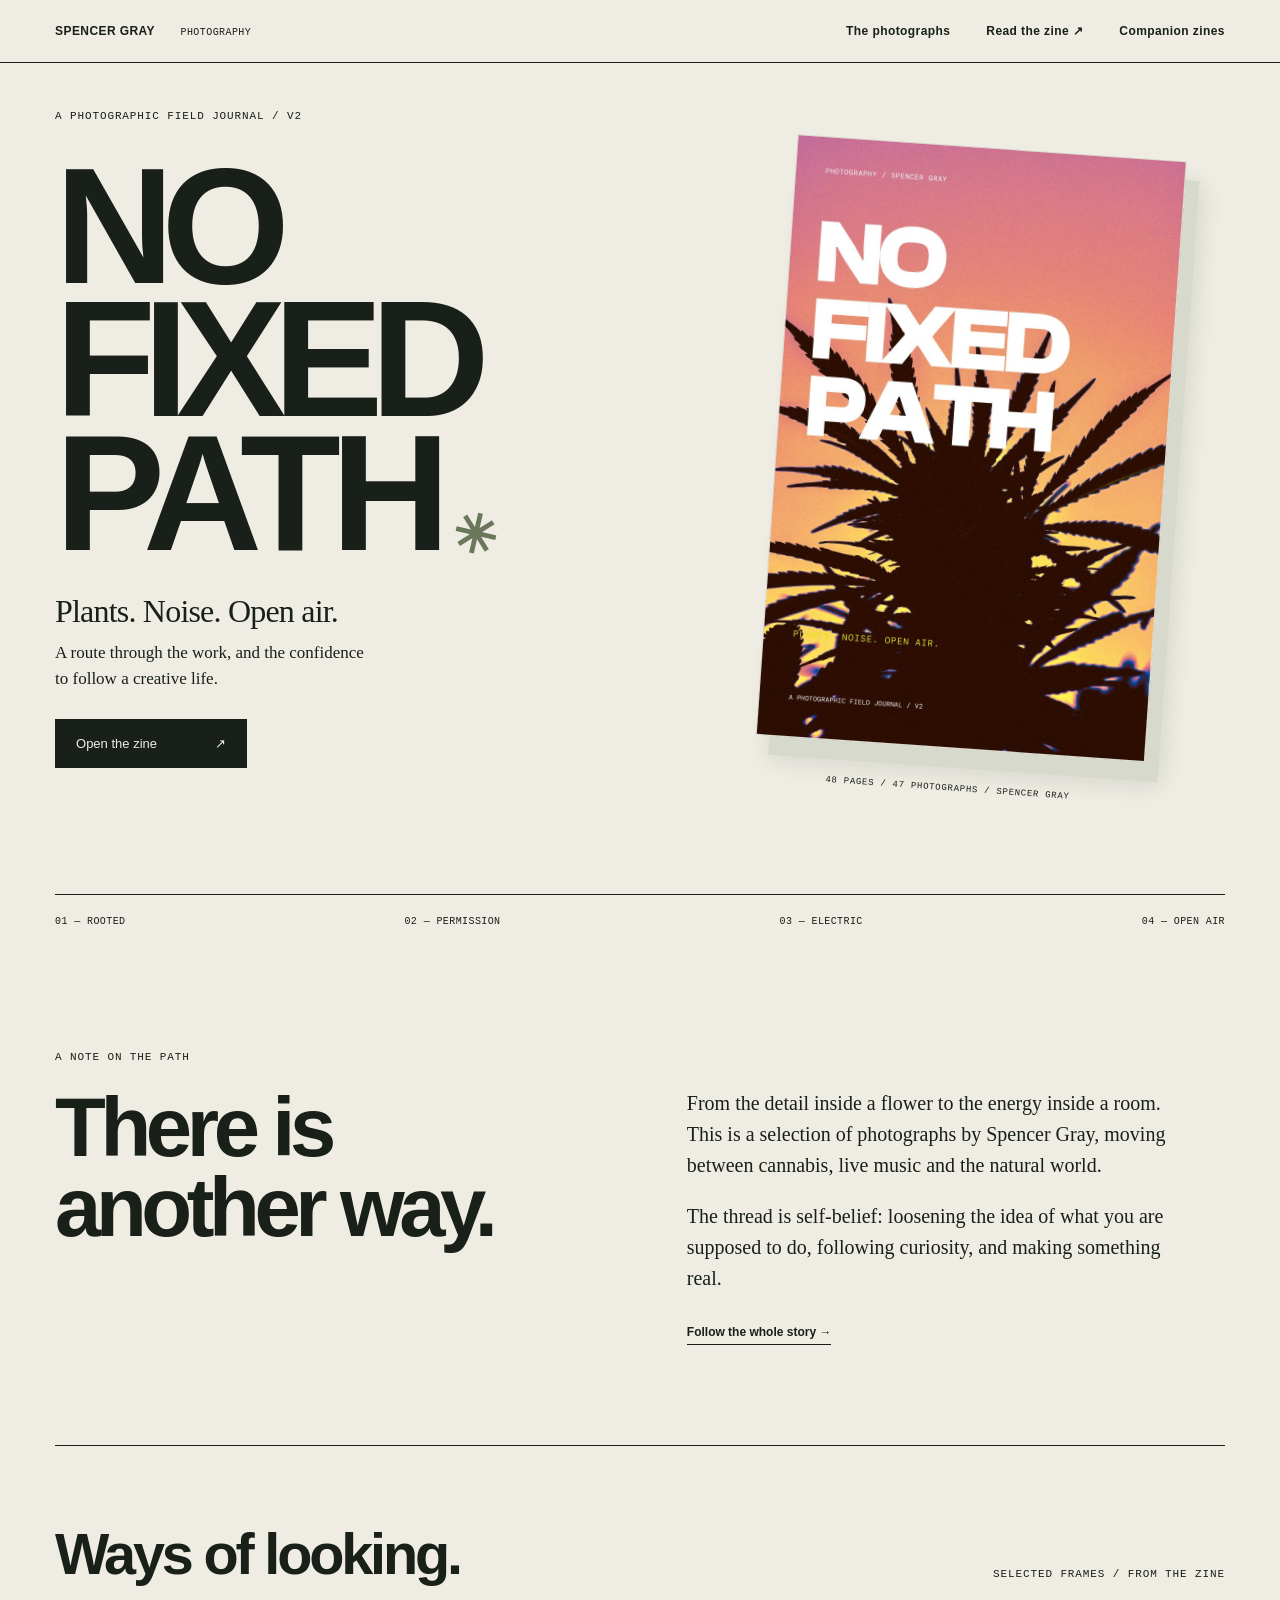
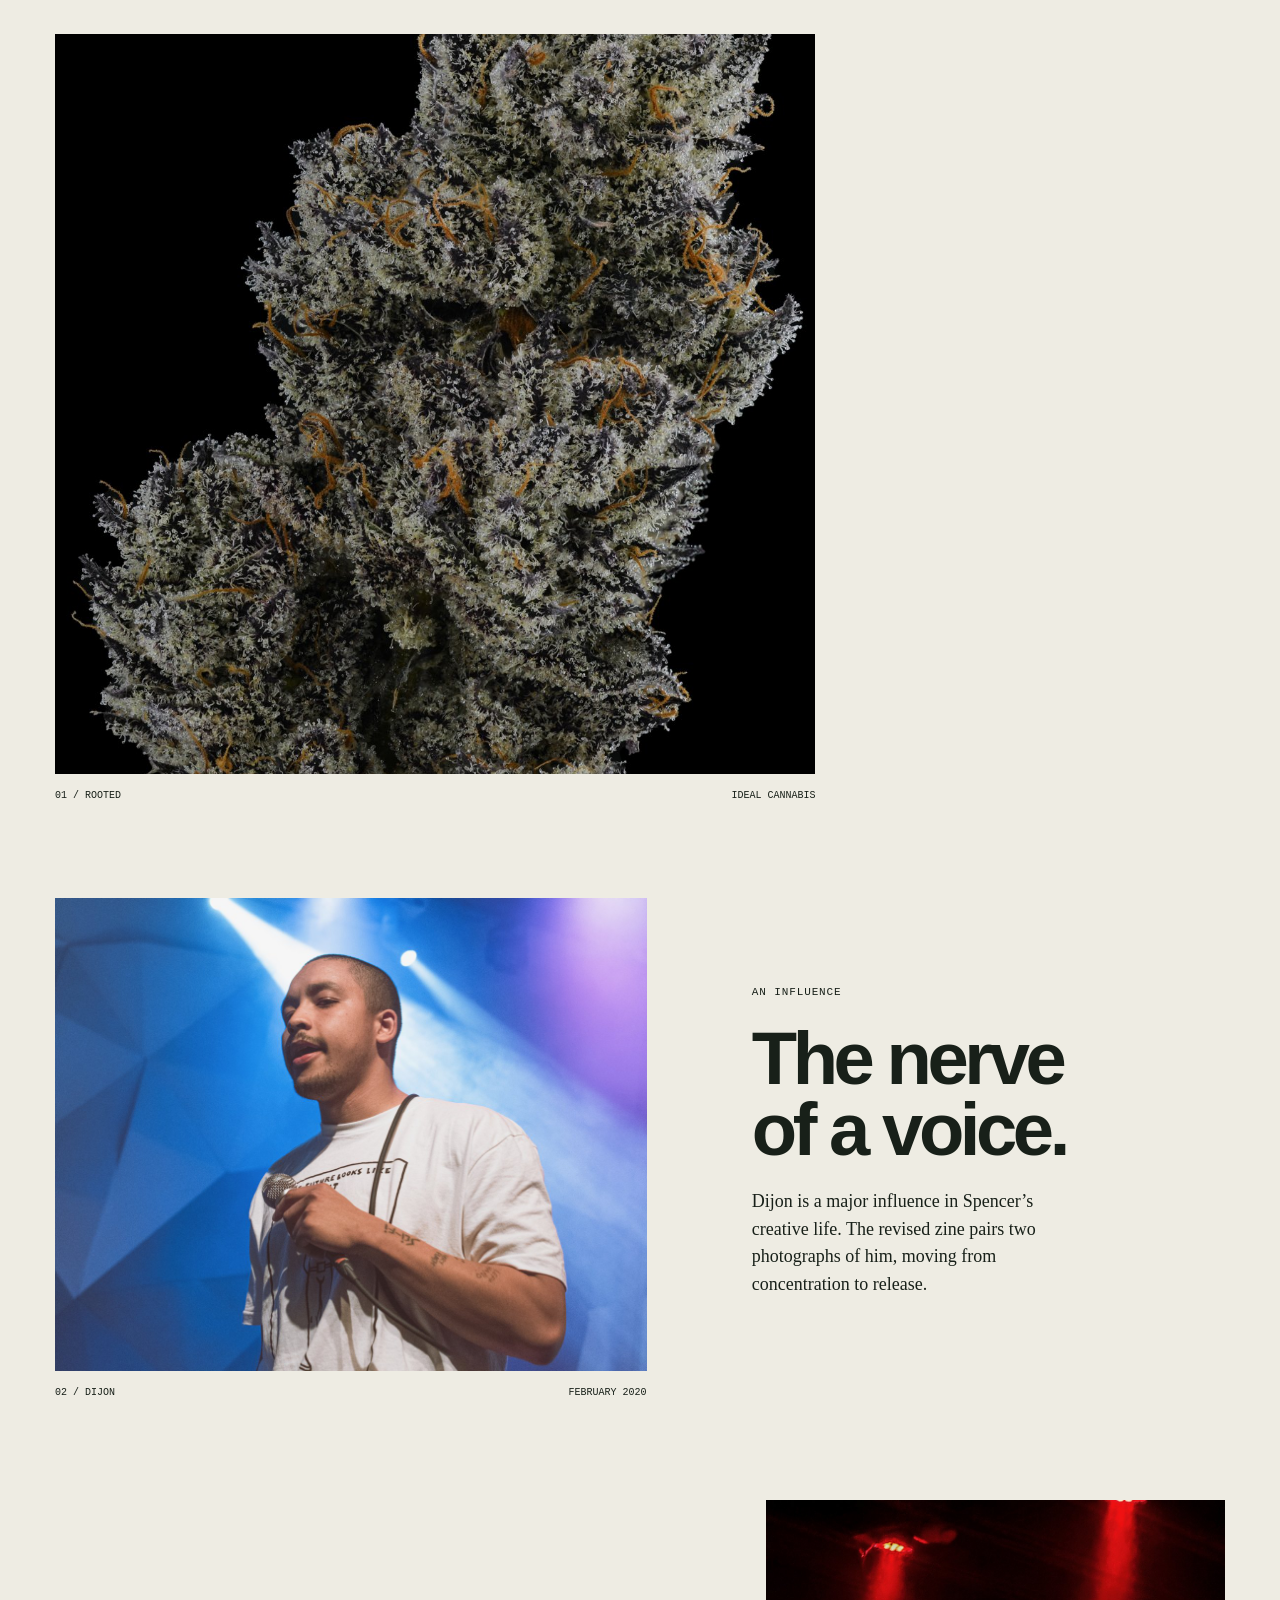
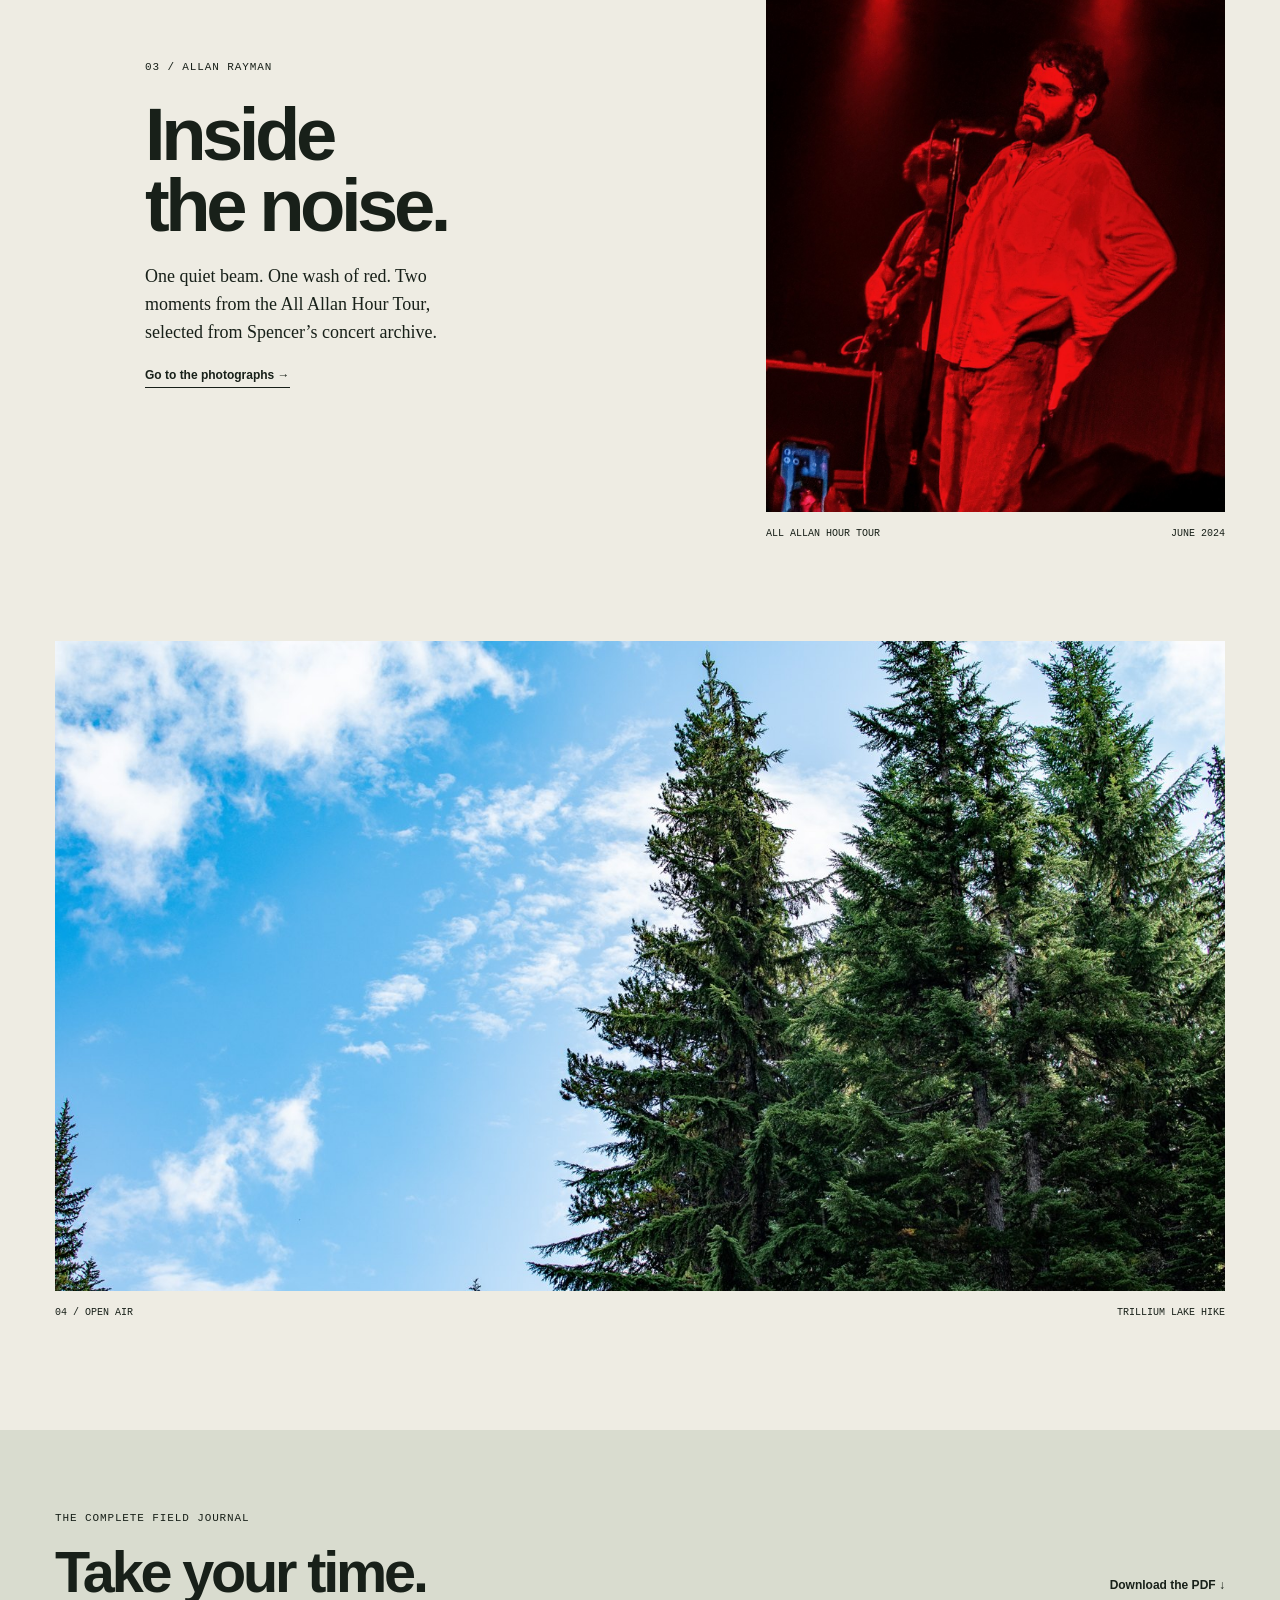
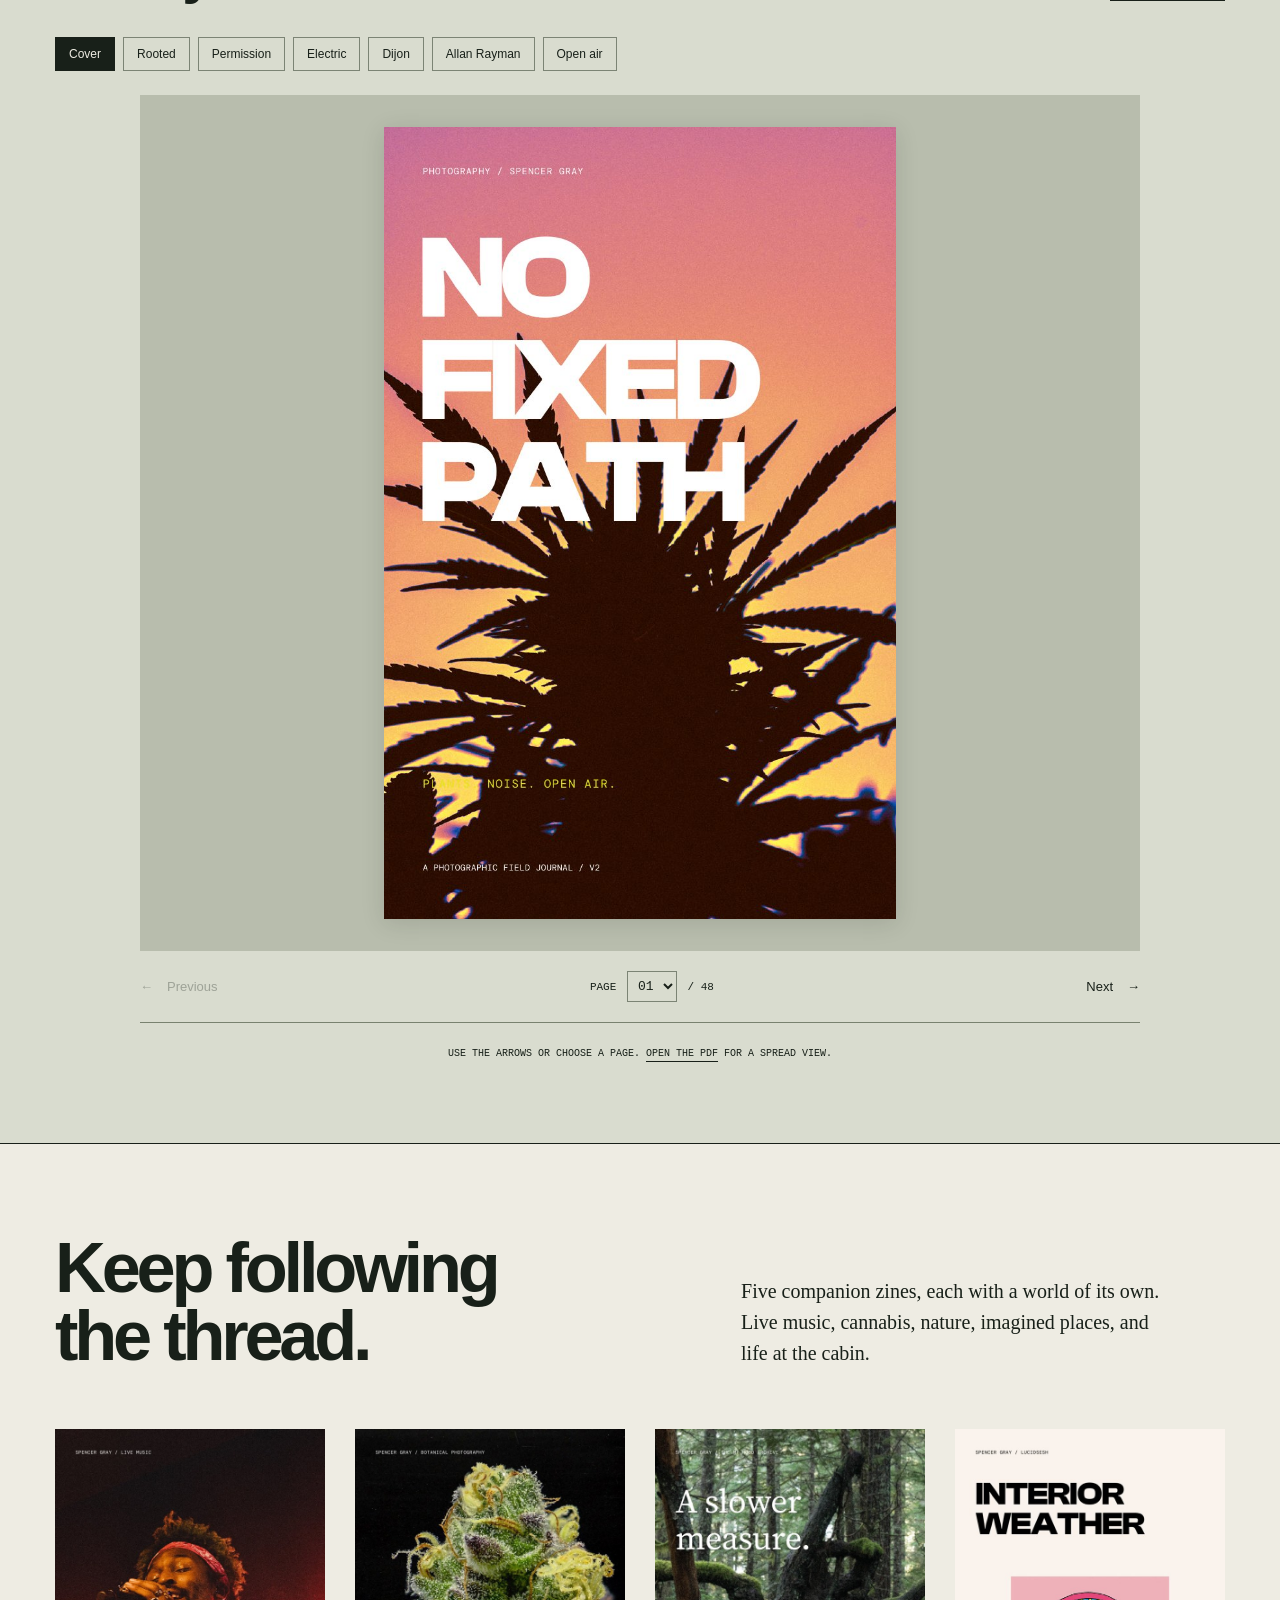
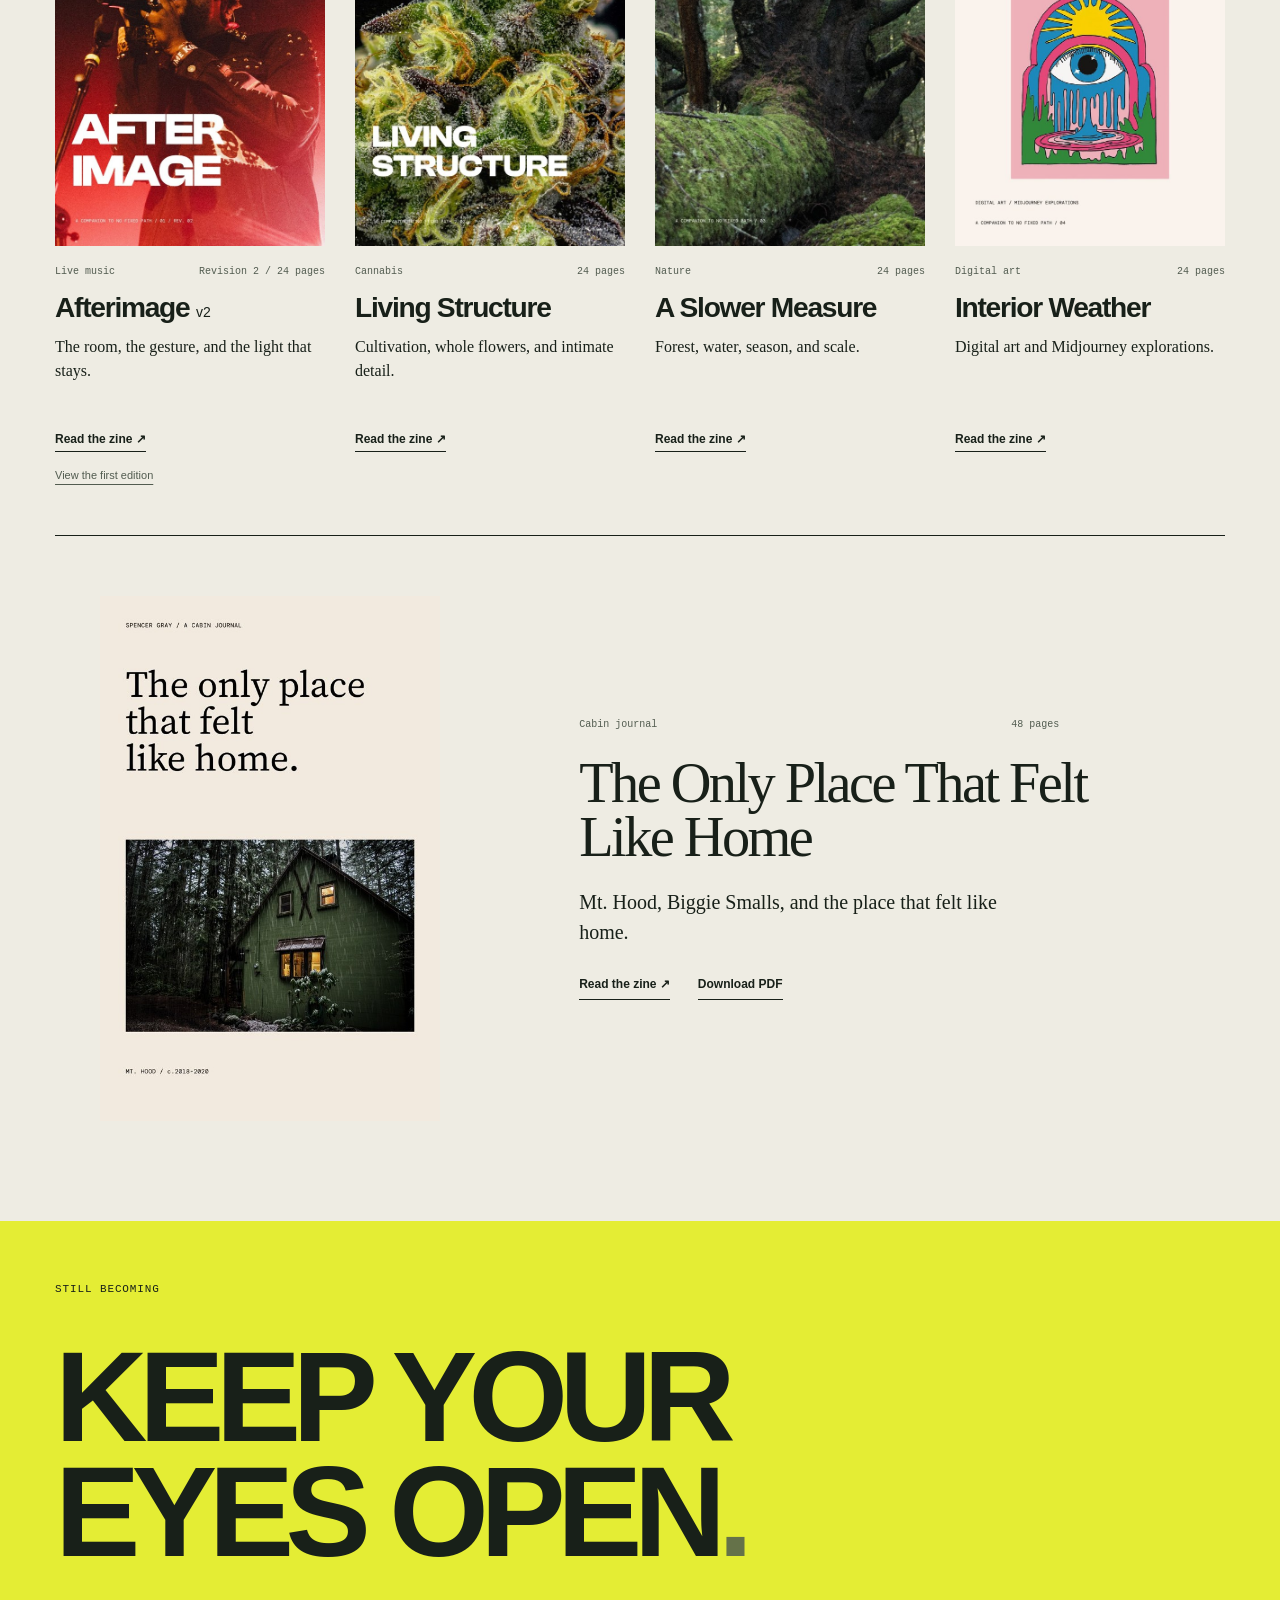
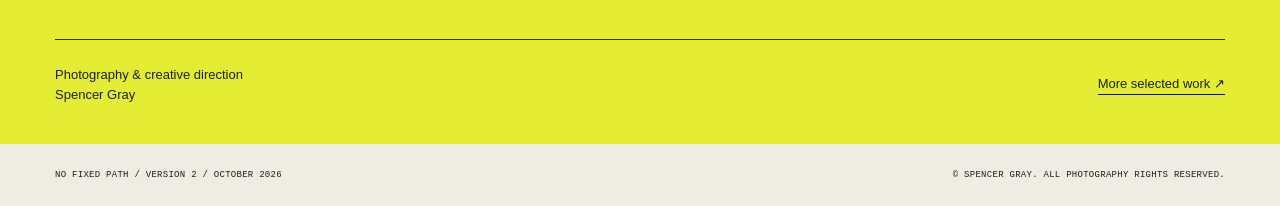
==== commit a4116359: "Add The Only Place cabin zine and 48-page web reader" ====
--- a/index.html
+++ b/index.html
@@ -6,7 +6,7 @@
 <meta name="description" content="Cannabis, live music and open air. A photographic field journal by Spencer Gray about self-belief and the freedom to follow a creative path.">
 <link rel="canonical" href="https://no-fixed-path.vercel.app/">
 <meta property="og:type" content="website"><meta property="og:site_name" content="No Fixed Path"><meta property="og:title" content="No Fixed Path — Spencer Gray"><meta property="og:description" content="Plants. Noise. Open air. 47 photographs, 48 pages, and the confidence to follow a creative path. Featuring Dijon and Allan Rayman."><meta property="og:url" content="https://no-fixed-path.vercel.app/"><meta property="og:image" content="https://no-fixed-path.vercel.app/assets/share.jpg"><meta property="og:image:width" content="1200"><meta property="og:image:height" content="630"><meta property="og:image:alt" content="No Fixed Path by Spencer Gray, with a sungrown cannabis landscape and a live photograph of Dijon."><meta name="twitter:card" content="summary_large_image"><meta name="twitter:title" content="No Fixed Path — Spencer Gray"><meta name="twitter:description" content="Cannabis, live music and open air. A photographic field journal about self-belief and a creative life."><meta name="twitter:image" content="https://no-fixed-path.vercel.app/assets/share.jpg"><meta name="theme-color" content="#e4ed34">
-<link rel="icon" href="/assets/favicon.svg" type="image/svg+xml"><link rel="stylesheet" href="/style.css"><script src="/reader.js" defer></script><link rel="stylesheet" href="/companions.css">
+<link rel="icon" href="/assets/favicon.svg" type="image/svg+xml"><link rel="stylesheet" href="/style.css"><script src="/reader.js" defer></script><link rel="stylesheet" href="/companions.css"><link rel="stylesheet" href="/cabin-shelf.css">
 </head>
 <body>
 <a class="skip" href="#main">Skip to content</a>
@@ -22,7 +22,7 @@
 </section>
 <section class="reader-section" id="read" aria-labelledby="reader-title"><div class="section-head"><div><p class="eyebrow">THE COMPLETE FIELD JOURNAL</p><h2 id="reader-title">Take your time.</h2></div><a class="text-link download" href="/No-Fixed-Path-v2-Reader.pdf" download>Download the PDF ↓</a></div><div class="chapter-nav" aria-label="Jump to chapter"><button type="button" data-page="1">Cover</button><button type="button" data-page="4">Rooted</button><button type="button" data-page="16">Permission</button><button type="button" data-page="20">Electric</button><button type="button" data-page="22">Dijon</button><button type="button" data-page="26">Allan Rayman</button><button type="button" data-page="30">Open air</button></div>
 <div class="reader" role="region" aria-label="Zine page viewer" tabindex="0"><div class="page-stage"><img id="page-image" src="/assets/pages/page-01.jpg" width="792" height="1224" alt="No Fixed Path, page 1 — cover" loading="lazy"></div><div class="reader-controls"><button id="previous" type="button" aria-label="Previous page">← <span>Previous</span></button><label class="page-picker">PAGE <select id="page-picker" aria-label="Choose a page"></select> / 48</label><button id="next" type="button" aria-label="Next page"><span>Next</span> →</button></div><p id="page-status" class="sr-only" aria-live="polite">Page 1 of 48</p></div><p class="reader-hint">USE THE ARROWS OR CHOOSE A PAGE. <a href="/No-Fixed-Path-v2-Reader.pdf">OPEN THE PDF</a> FOR A SPREAD VIEW.</p><noscript><p>The full 48-page zine is available in the <a href="/No-Fixed-Path-v2-Reader.pdf">reader PDF</a>.</p></noscript></section>
-<section class="companions" id="companions" aria-labelledby="companions-title"><div class="companion-intro"><h2 id="companions-title">Keep following<br>the thread.</h2><p>Four companion zines, each with a world of its own. Live music, cannabis, the natural world, and imagined places.</p></div><div class="companion-shelf"><article class="companion-book"><a class="book-cover" href="/zines/afterimage-v2" aria-label="Read Afterimage v2"><img src="/zines/afterimage-v2/cover.jpg" width="600" height="927" alt="Afterimage cover by Spencer Gray" loading="lazy"></a><div class="book-label"><span>Live music</span><span>Revision 2 / 24 pages</span></div><h3><a href="/zines/afterimage-v2">Afterimage <span>v2</span></a></h3><p>The room, the gesture, and the light that stays.</p><a class="text-link" href="/zines/afterimage-v2">Read the zine <span aria-hidden="true">↗</span></a><a class="edition-archive" href="/zines/afterimage">View the first edition</a></article><article class="companion-book"><a class="book-cover" href="/zines/living-structure" aria-label="Read Living Structure"><img src="/zines/living-structure/cover.jpg" width="600" height="927" alt="Living Structure cover by Spencer Gray" loading="lazy"></a><div class="book-label"><span>Cannabis</span><span>24 pages</span></div><h3><a href="/zines/living-structure">Living Structure</a></h3><p>Cultivation, whole flowers, and intimate detail.</p><a class="text-link" href="/zines/living-structure">Read the zine <span aria-hidden="true">↗</span></a></article><article class="companion-book"><a class="book-cover" href="/zines/a-slower-measure" aria-label="Read A Slower Measure"><img src="/zines/a-slower-measure/cover.jpg" width="600" height="927" alt="A Slower Measure cover by Spencer Gray" loading="lazy"></a><div class="book-label"><span>Nature</span><span>24 pages</span></div><h3><a href="/zines/a-slower-measure">A Slower Measure</a></h3><p>Forest, water, season, and scale.</p><a class="text-link" href="/zines/a-slower-measure">Read the zine <span aria-hidden="true">↗</span></a></article><article class="companion-book"><a class="book-cover" href="/zines/interior-weather" aria-label="Read Interior Weather"><img src="/zines/interior-weather/cover.jpg" width="600" height="927" alt="Interior Weather cover by Spencer Gray" loading="lazy"></a><div class="book-label"><span>Digital art</span><span>24 pages</span></div><h3><a href="/zines/interior-weather">Interior Weather</a></h3><p>Digital art and Midjourney explorations.</p><a class="text-link" href="/zines/interior-weather">Read the zine <span aria-hidden="true">↗</span></a></article></div></section>
+<section class="companions" id="companions" aria-labelledby="companions-title"><div class="companion-intro"><h2 id="companions-title">Keep following<br>the thread.</h2><p>Five companion zines, each with a world of its own. Live music, cannabis, nature, imagined places, and life at the cabin.</p></div><div class="companion-shelf"><article class="companion-book"><a class="book-cover" href="/zines/afterimage-v2" aria-label="Read Afterimage v2"><img src="/zines/afterimage-v2/cover.jpg" width="600" height="927" alt="Afterimage cover by Spencer Gray" loading="lazy"></a><div class="book-label"><span>Live music</span><span>Revision 2 / 24 pages</span></div><h3><a href="/zines/afterimage-v2">Afterimage <span>v2</span></a></h3><p>The room, the gesture, and the light that stays.</p><a class="text-link" href="/zines/afterimage-v2">Read the zine <span aria-hidden="true">↗</span></a><a class="edition-archive" href="/zines/afterimage">View the first edition</a></article><article class="companion-book"><a class="book-cover" href="/zines/living-structure" aria-label="Read Living Structure"><img src="/zines/living-structure/cover.jpg" width="600" height="927" alt="Living Structure cover by Spencer Gray" loading="lazy"></a><div class="book-label"><span>Cannabis</span><span>24 pages</span></div><h3><a href="/zines/living-structure">Living Structure</a></h3><p>Cultivation, whole flowers, and intimate detail.</p><a class="text-link" href="/zines/living-structure">Read the zine <span aria-hidden="true">↗</span></a></article><article class="companion-book"><a class="book-cover" href="/zines/a-slower-measure" aria-label="Read A Slower Measure"><img src="/zines/a-slower-measure/cover.jpg" width="600" height="927" alt="A Slower Measure cover by Spencer Gray" loading="lazy"></a><div class="book-label"><span>Nature</span><span>24 pages</span></div><h3><a href="/zines/a-slower-measure">A Slower Measure</a></h3><p>Forest, water, season, and scale.</p><a class="text-link" href="/zines/a-slower-measure">Read the zine <span aria-hidden="true">↗</span></a></article><article class="companion-book"><a class="book-cover" href="/zines/interior-weather" aria-label="Read Interior Weather"><img src="/zines/interior-weather/cover.jpg" width="600" height="927" alt="Interior Weather cover by Spencer Gray" loading="lazy"></a><div class="book-label"><span>Digital art</span><span>24 pages</span></div><h3><a href="/zines/interior-weather">Interior Weather</a></h3><p>Digital art and Midjourney explorations.</p><a class="text-link" href="/zines/interior-weather">Read the zine <span aria-hidden="true">↗</span></a></article><article class="companion-book cabin-book"><a class="book-cover" href="/zines/the-only-place" aria-label="Read The Only Place That Felt Like Home"><img src="/zines/the-only-place/cover.jpg" width="600" height="927" alt="The Only Place That Felt Like Home cover by Spencer Gray" loading="lazy"></a><div class="cabin-book-copy"><div class="book-label"><span>Cabin journal</span><span>48 pages</span></div><h3><a href="/zines/the-only-place">The Only Place That Felt Like Home</a></h3><p>Mt. Hood, Biggie Smalls, and the place that felt like home.</p><div class="cabin-book-actions"><a class="text-link" href="/zines/the-only-place">Read the zine <span aria-hidden="true">↗</span></a><a class="text-link" href="/zines/the-only-place/The-Only-Place-Reader.pdf" download>Download PDF</a></div></div></article></div></section>
 <section class="closing"><p class="eyebrow">STILL BECOMING</p><h2>KEEP YOUR<br>EYES OPEN<span aria-hidden="true">.</span></h2><div class="closing-bottom"><p>Photography & creative direction<br>Spencer Gray</p><a href="https://www.behance.net/spencergray47" target="_blank" rel="noopener noreferrer">More selected work ↗</a></div></section>
 </main><footer><span>NO FIXED PATH / VERSION 2 / OCTOBER 2026</span><span>© SPENCER GRAY. ALL PHOTOGRAPHY RIGHTS RESERVED.</span></footer>
 </body></html>
--- a/cabin-shelf.css
+++ b/cabin-shelf.css
@@ -0,0 +1,3 @@
+.cabin-edition .edition-intro h1{font-family:var(--serif);font-size:clamp(48px,5.9vw,92px);font-weight:400;letter-spacing:-.055em;line-height:.98}.companion-shelf>.cabin-book{grid-column:1/-1;display:grid;grid-template-columns:minmax(220px,.8fr) minmax(0,1.2fr);gap:8%;align-items:center;border-top:1px solid var(--ink);padding-top:60px;margin-top:20px}.cabin-book>.book-cover{width:100%;max-width:340px;margin:0 auto}.cabin-book-copy{max-width:550px}.cabin-book-copy .book-label{padding-top:0;max-width:480px}.cabin-book-copy h3{font-family:var(--serif);font-weight:400;font-size:clamp(38px,4.4vw,66px);line-height:.97;margin:14px 0 22px}.cabin-book-copy>p{font:20px/1.5 var(--serif);margin:0 0 28px;max-width:460px}.cabin-book-actions{display:flex;gap:28px;flex-wrap:wrap;align-items:center}.cabin-chapters{display:flex;flex-wrap:wrap;gap:8px;margin:0 auto 22px;max-width:1000px}.cabin-chapters a{font:12px/1.5 var(--sans);border:1px solid #7c8475;text-decoration:none;padding:8px 12px}.cabin-chapters a:hover{background:var(--ink);color:var(--paper)}
+@media(max-width:800px){.companion-shelf>.cabin-book{gap:7%;padding-top:45px}.cabin-book-copy h3{font-size:43px}.cabin-book-copy>p{font-size:18px}}
+@media(max-width:540px){.companion-shelf>.cabin-book{display:block;padding-top:45px;margin-top:0}.cabin-book>.book-cover{width:82%;margin:0 auto 26px}.cabin-book-copy .book-label{padding-top:0}.cabin-book-copy h3{font-size:43px;margin-top:8px}.cabin-book-copy>p{font-size:18px;margin-bottom:22px}.cabin-chapters a{font-size:11px;padding:8px 10px}}
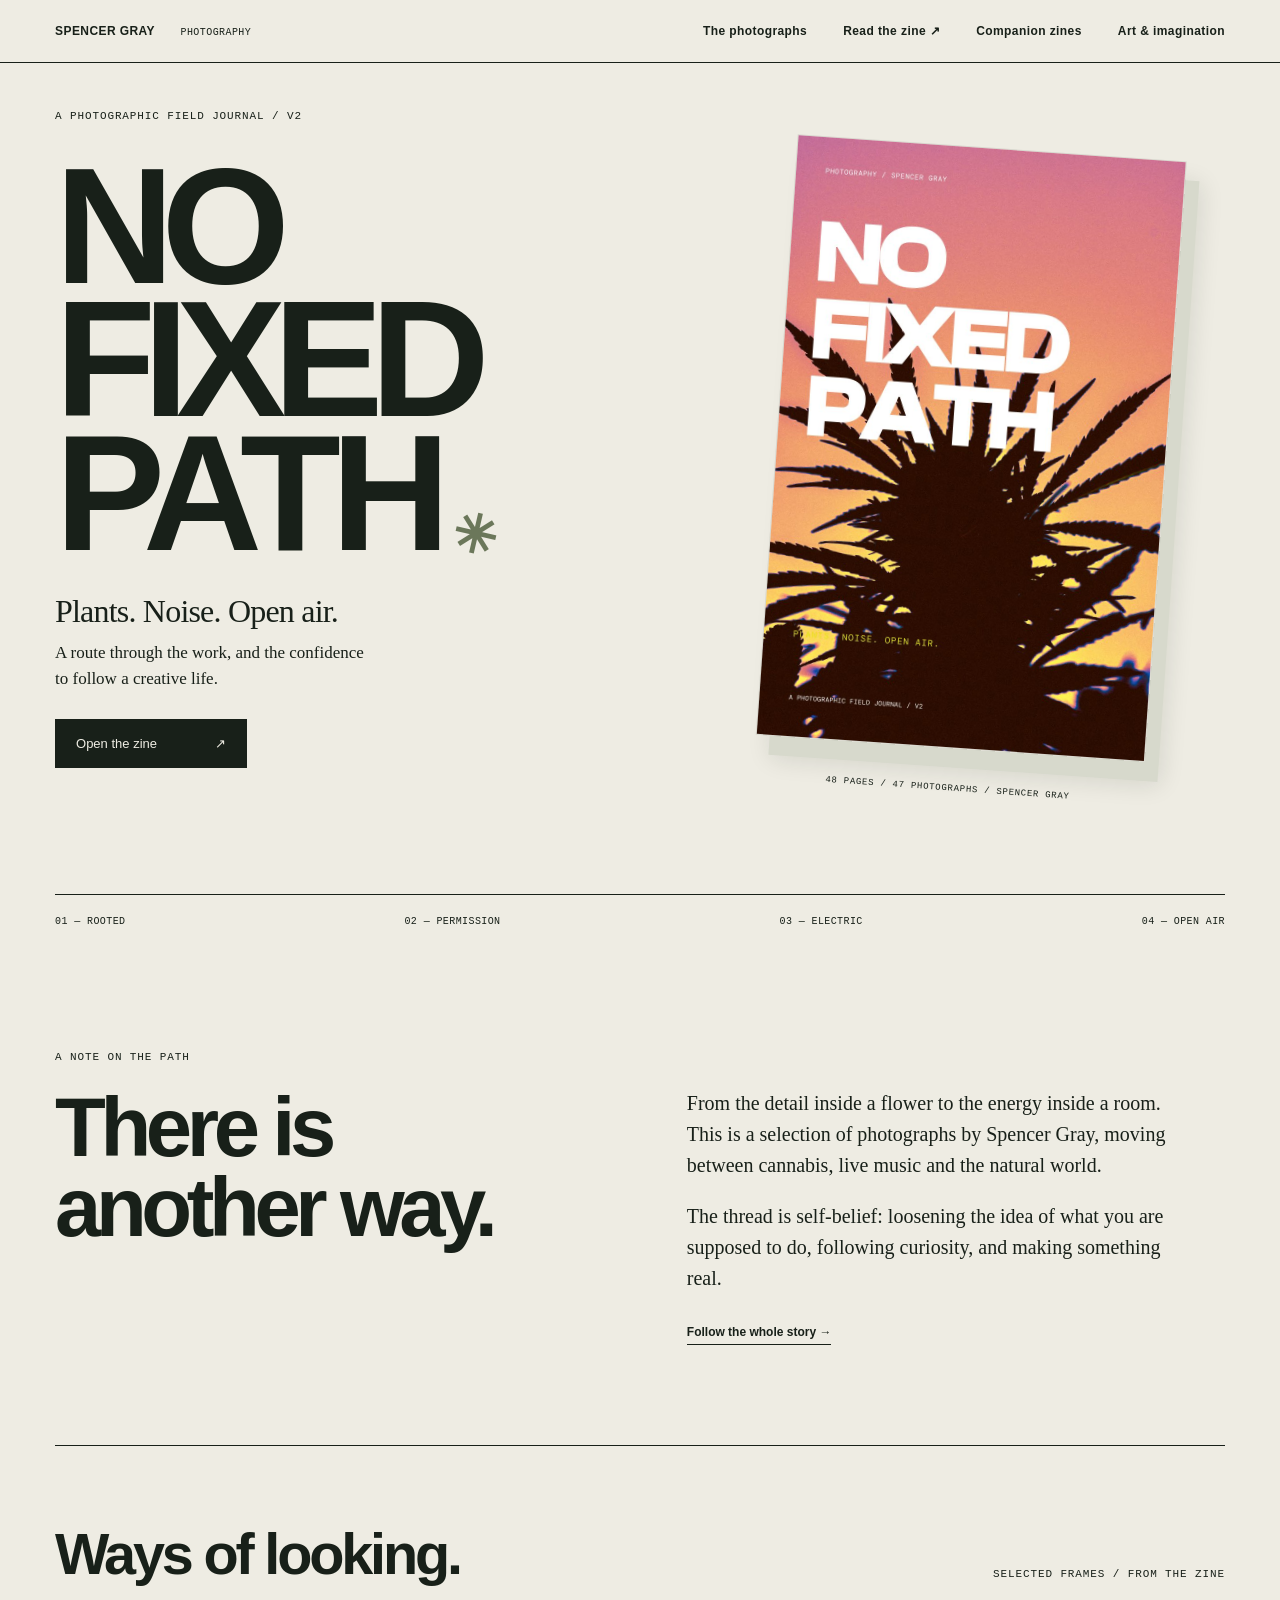
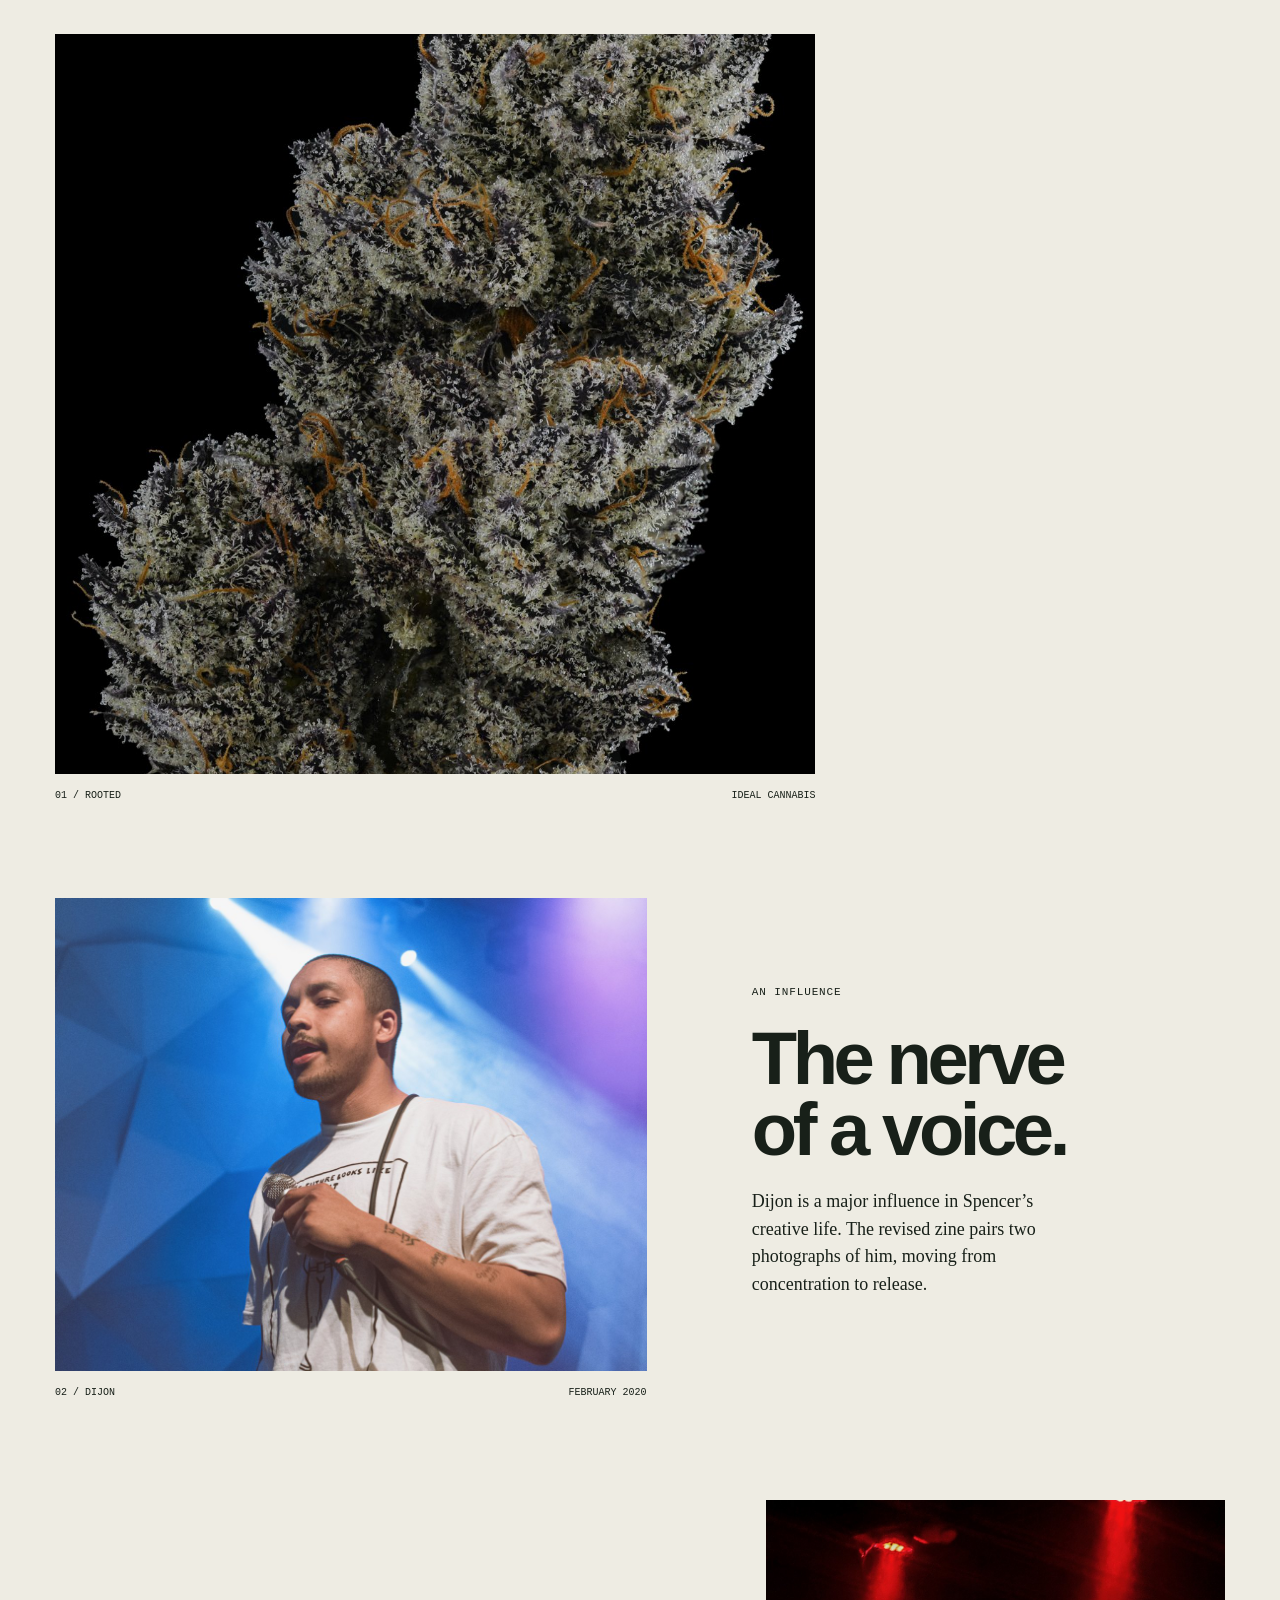
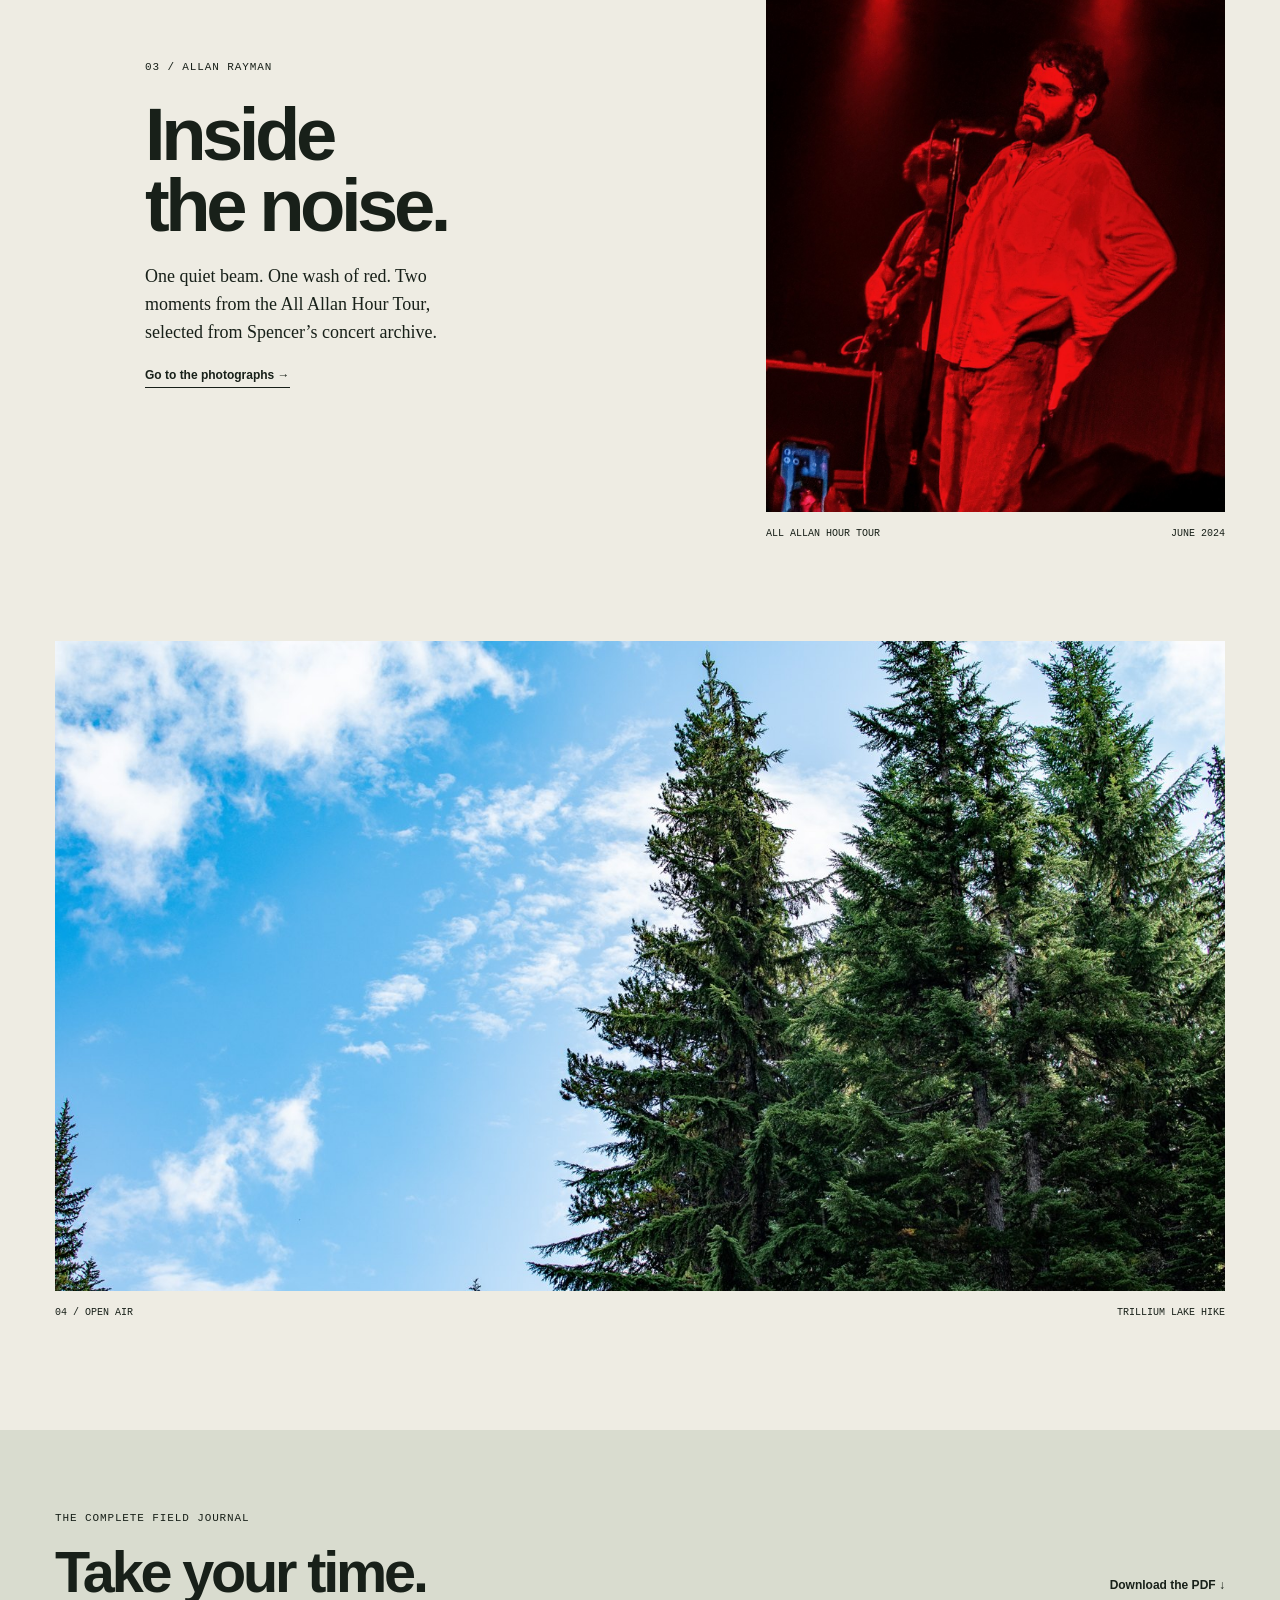
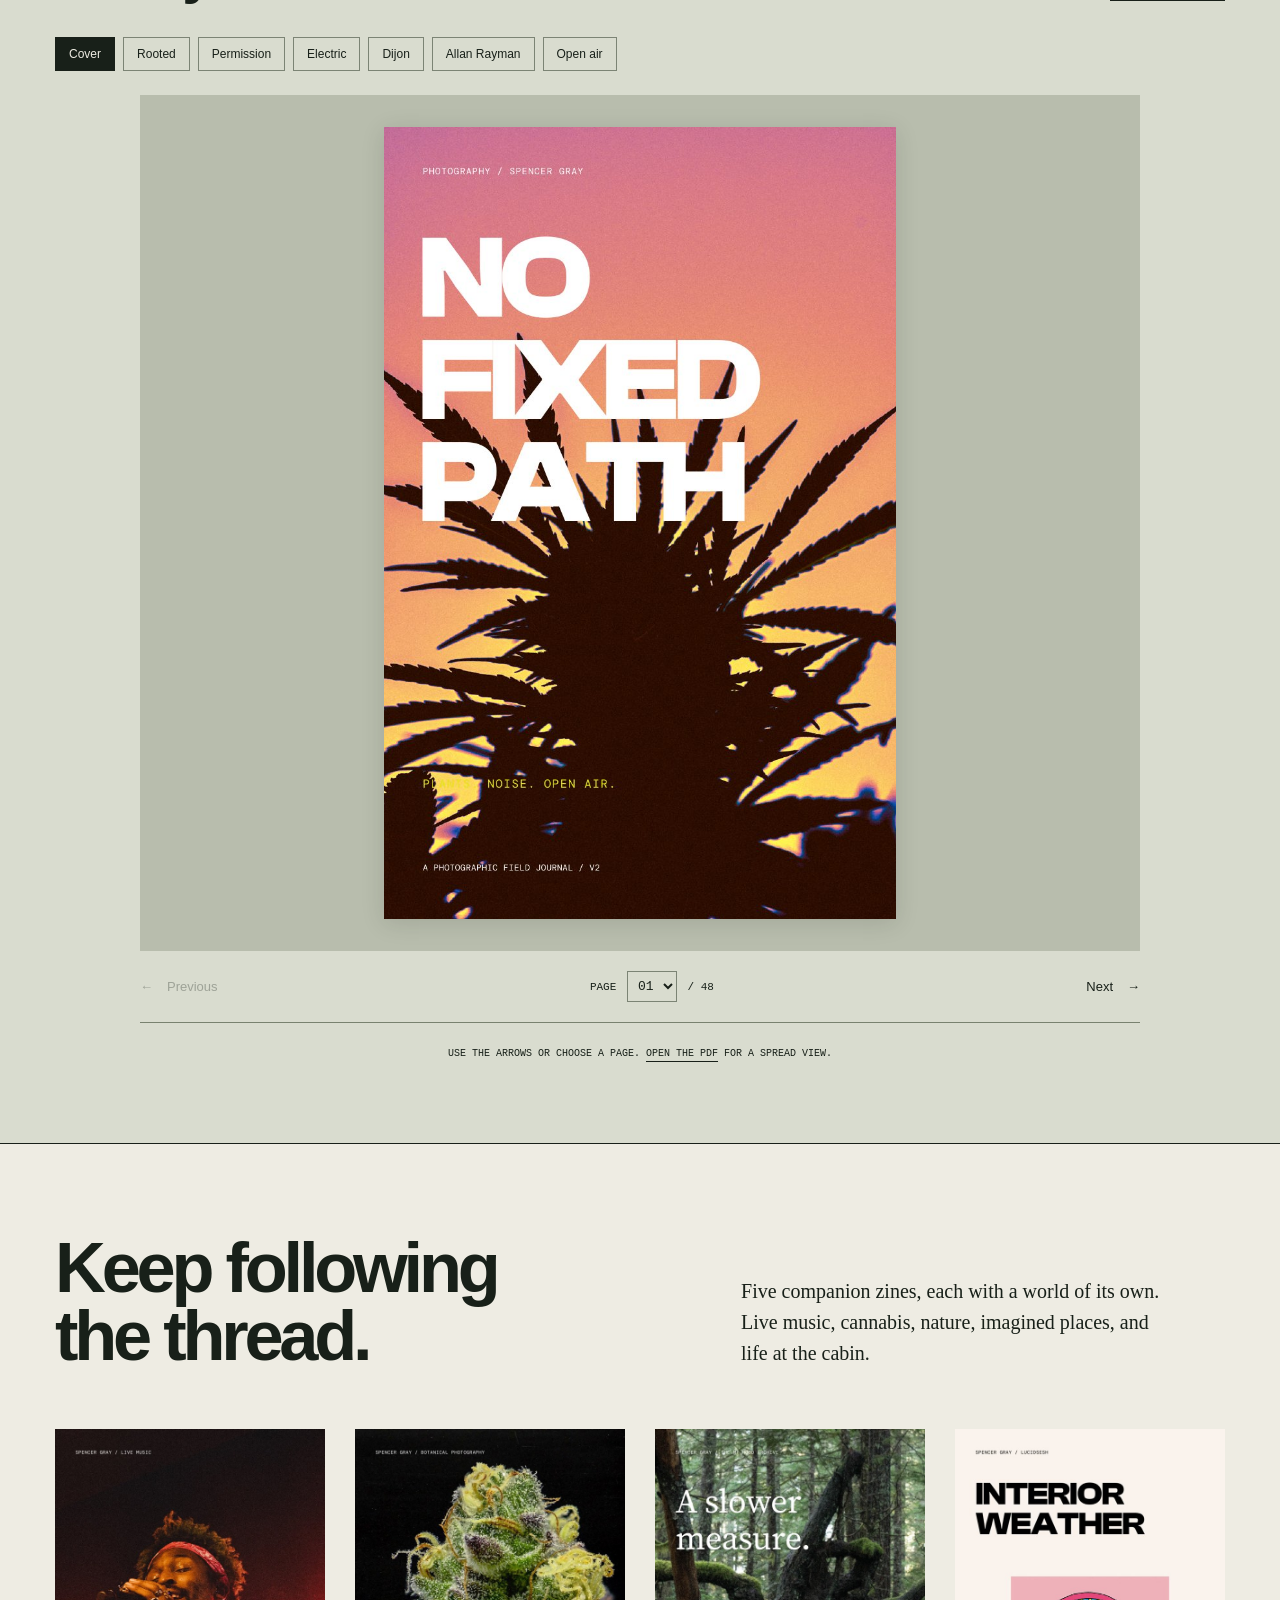
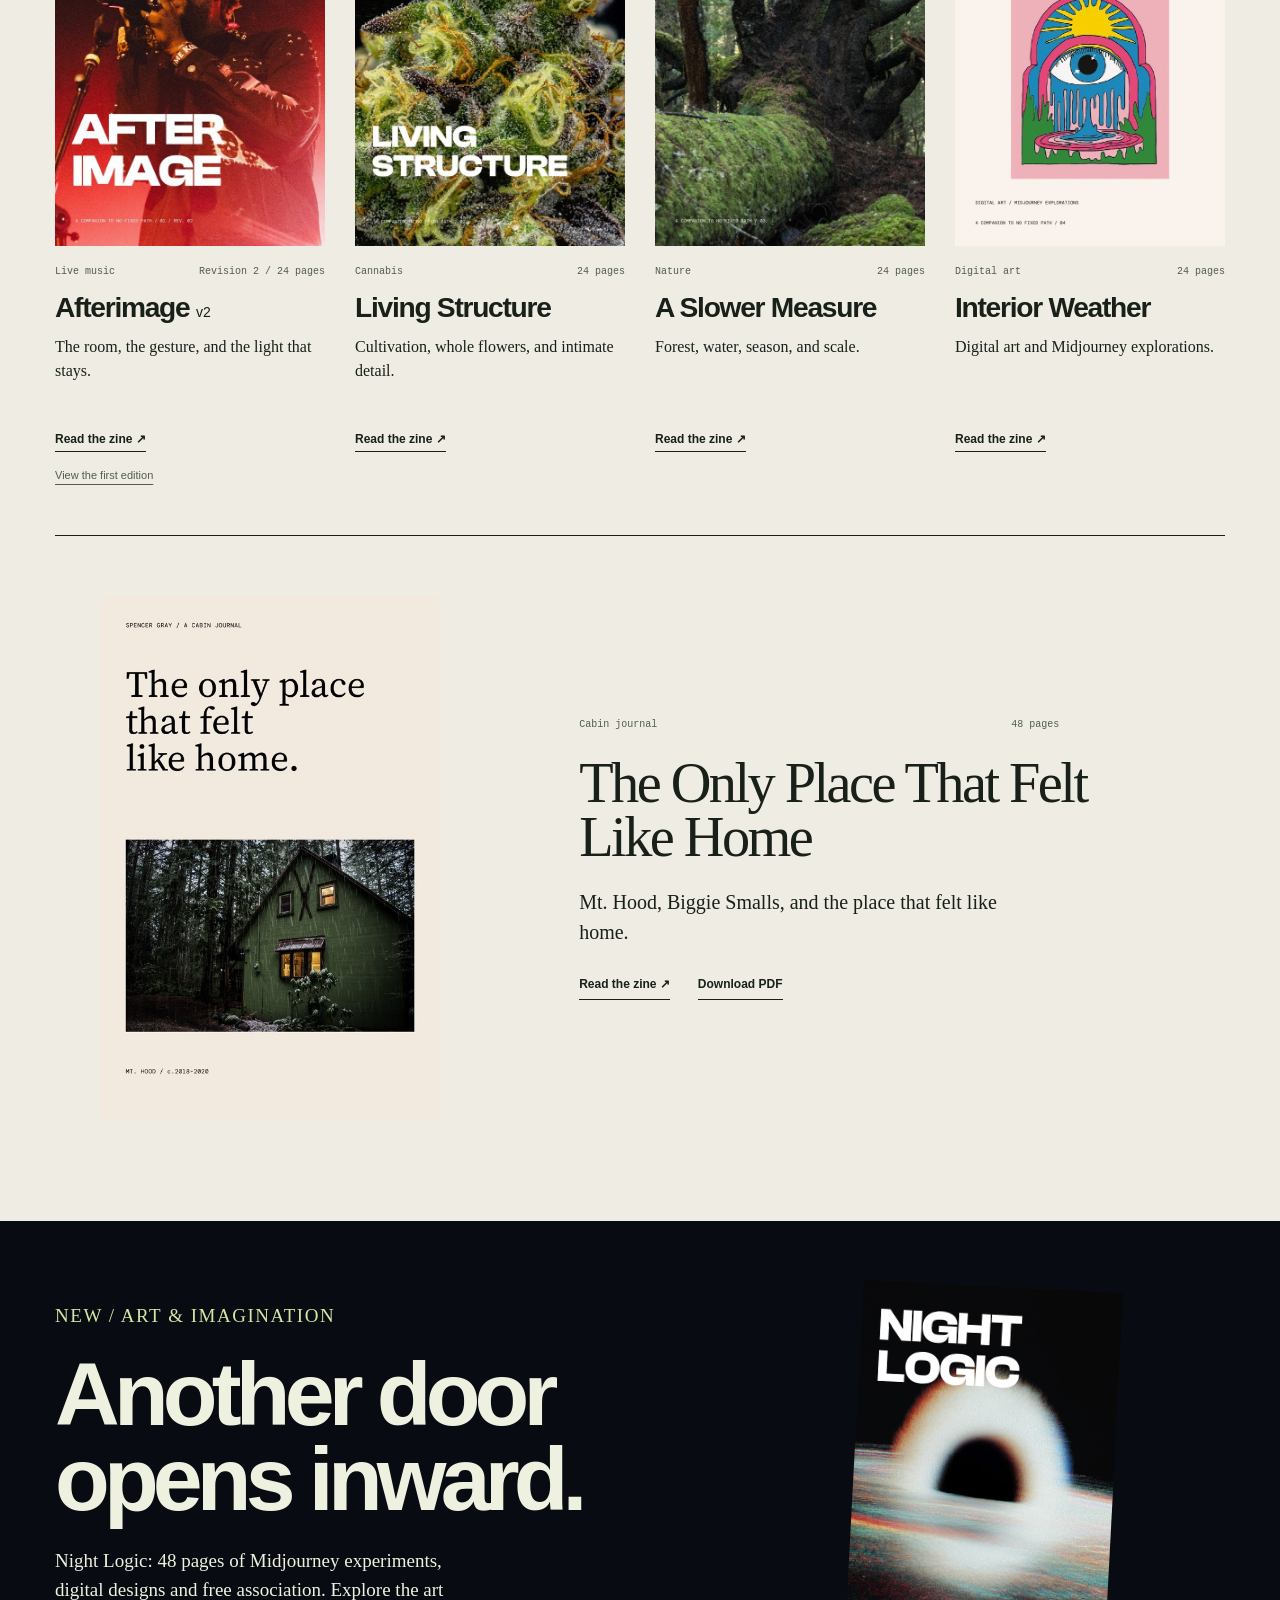
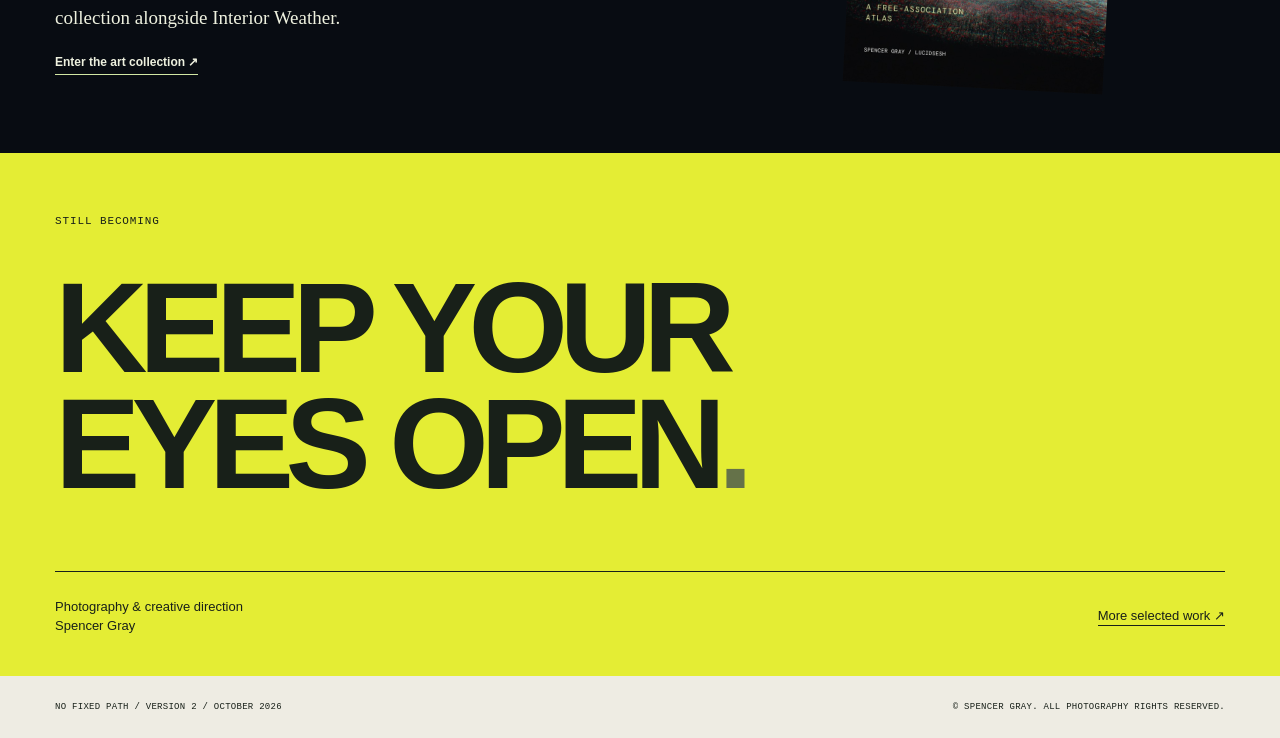
==== commit b373c344: "Add Night Logic art zine and art collection" ====
--- a/index.html
+++ b/index.html
@@ -6,11 +6,11 @@
 <meta name="description" content="Cannabis, live music and open air. A photographic field journal by Spencer Gray about self-belief and the freedom to follow a creative path.">
 <link rel="canonical" href="https://no-fixed-path.vercel.app/">
 <meta property="og:type" content="website"><meta property="og:site_name" content="No Fixed Path"><meta property="og:title" content="No Fixed Path — Spencer Gray"><meta property="og:description" content="Plants. Noise. Open air. 47 photographs, 48 pages, and the confidence to follow a creative path. Featuring Dijon and Allan Rayman."><meta property="og:url" content="https://no-fixed-path.vercel.app/"><meta property="og:image" content="https://no-fixed-path.vercel.app/assets/share.jpg"><meta property="og:image:width" content="1200"><meta property="og:image:height" content="630"><meta property="og:image:alt" content="No Fixed Path by Spencer Gray, with a sungrown cannabis landscape and a live photograph of Dijon."><meta name="twitter:card" content="summary_large_image"><meta name="twitter:title" content="No Fixed Path — Spencer Gray"><meta name="twitter:description" content="Cannabis, live music and open air. A photographic field journal about self-belief and a creative life."><meta name="twitter:image" content="https://no-fixed-path.vercel.app/assets/share.jpg"><meta name="theme-color" content="#e4ed34">
-<link rel="icon" href="/assets/favicon.svg" type="image/svg+xml"><link rel="stylesheet" href="/style.css"><script src="/reader.js" defer></script><link rel="stylesheet" href="/companions.css"><link rel="stylesheet" href="/cabin-shelf.css">
+<link rel="icon" href="/assets/favicon.svg" type="image/svg+xml"><link rel="stylesheet" href="/style.css"><script src="/reader.js" defer></script><link rel="stylesheet" href="/companions.css"><link rel="stylesheet" href="/cabin-shelf.css"><link rel="stylesheet" href="/art.css">
 </head>
 <body>
 <a class="skip" href="#main">Skip to content</a>
-<header class="masthead"><a href="#" class="identity" aria-label="Spencer Gray, home">SPENCER GRAY <span>PHOTOGRAPHY</span></a><nav aria-label="Primary"><a href="#selected">The photographs</a><a href="#read">Read the zine <span aria-hidden="true">↗</span></a><a href="#companions">Companion zines</a></nav></header>
+<header class="masthead"><a href="#" class="identity" aria-label="Spencer Gray, home">SPENCER GRAY <span>PHOTOGRAPHY</span></a><nav aria-label="Primary"><a href="#selected">The photographs</a><a href="#read">Read the zine <span aria-hidden="true">↗</span></a><a href="#companions">Companion zines</a><a href="/art">Art & imagination</a></nav></header>
 <main id="main">
 <section class="hero" aria-labelledby="title"><div class="hero-copy"><p class="eyebrow">A PHOTOGRAPHIC FIELD JOURNAL / V2</p><h1 id="title">NO<br>FIXED<br><span>PATH</span><span class="asterisk" aria-hidden="true">✳</span></h1><p class="hero-deck">Plants. Noise. Open air.</p><p class="intro">A route through the work, and the confidence to follow a creative life.</p><a class="button" href="#read">Open the zine <span aria-hidden="true">↗</span></a></div><figure class="cover-object"><img src="/assets/pages/page-01.jpg" width="792" height="1224" alt="No Fixed Path zine cover, white lettering over a cannabis garden at dusk" fetchpriority="high"><figcaption>48 PAGES / 47 PHOTOGRAPHS / SPENCER GRAY</figcaption></figure><div class="hero-register"><span>01 — ROOTED</span><span>02 — PERMISSION</span><span>03 — ELECTRIC</span><span>04 — OPEN AIR</span></div></section>
 <section class="statement" aria-labelledby="path-title"><p class="eyebrow">A NOTE ON THE PATH</p><h2 id="path-title">There is<br>another way.</h2><div class="statement-copy"><p>From the detail inside a flower to the energy inside a room. This is a selection of photographs by Spencer Gray, moving between cannabis, live music and the natural world.</p><p>The thread is self-belief: loosening the idea of what you are supposed to do, following curiosity, and making something real.</p><a class="text-link" href="#read">Follow the whole story →</a></div></section>
@@ -23,6 +23,7 @@
 <section class="reader-section" id="read" aria-labelledby="reader-title"><div class="section-head"><div><p class="eyebrow">THE COMPLETE FIELD JOURNAL</p><h2 id="reader-title">Take your time.</h2></div><a class="text-link download" href="/No-Fixed-Path-v2-Reader.pdf" download>Download the PDF ↓</a></div><div class="chapter-nav" aria-label="Jump to chapter"><button type="button" data-page="1">Cover</button><button type="button" data-page="4">Rooted</button><button type="button" data-page="16">Permission</button><button type="button" data-page="20">Electric</button><button type="button" data-page="22">Dijon</button><button type="button" data-page="26">Allan Rayman</button><button type="button" data-page="30">Open air</button></div>
 <div class="reader" role="region" aria-label="Zine page viewer" tabindex="0"><div class="page-stage"><img id="page-image" src="/assets/pages/page-01.jpg" width="792" height="1224" alt="No Fixed Path, page 1 — cover" loading="lazy"></div><div class="reader-controls"><button id="previous" type="button" aria-label="Previous page">← <span>Previous</span></button><label class="page-picker">PAGE <select id="page-picker" aria-label="Choose a page"></select> / 48</label><button id="next" type="button" aria-label="Next page"><span>Next</span> →</button></div><p id="page-status" class="sr-only" aria-live="polite">Page 1 of 48</p></div><p class="reader-hint">USE THE ARROWS OR CHOOSE A PAGE. <a href="/No-Fixed-Path-v2-Reader.pdf">OPEN THE PDF</a> FOR A SPREAD VIEW.</p><noscript><p>The full 48-page zine is available in the <a href="/No-Fixed-Path-v2-Reader.pdf">reader PDF</a>.</p></noscript></section>
 <section class="companions" id="companions" aria-labelledby="companions-title"><div class="companion-intro"><h2 id="companions-title">Keep following<br>the thread.</h2><p>Five companion zines, each with a world of its own. Live music, cannabis, nature, imagined places, and life at the cabin.</p></div><div class="companion-shelf"><article class="companion-book"><a class="book-cover" href="/zines/afterimage-v2" aria-label="Read Afterimage v2"><img src="/zines/afterimage-v2/cover.jpg" width="600" height="927" alt="Afterimage cover by Spencer Gray" loading="lazy"></a><div class="book-label"><span>Live music</span><span>Revision 2 / 24 pages</span></div><h3><a href="/zines/afterimage-v2">Afterimage <span>v2</span></a></h3><p>The room, the gesture, and the light that stays.</p><a class="text-link" href="/zines/afterimage-v2">Read the zine <span aria-hidden="true">↗</span></a><a class="edition-archive" href="/zines/afterimage">View the first edition</a></article><article class="companion-book"><a class="book-cover" href="/zines/living-structure" aria-label="Read Living Structure"><img src="/zines/living-structure/cover.jpg" width="600" height="927" alt="Living Structure cover by Spencer Gray" loading="lazy"></a><div class="book-label"><span>Cannabis</span><span>24 pages</span></div><h3><a href="/zines/living-structure">Living Structure</a></h3><p>Cultivation, whole flowers, and intimate detail.</p><a class="text-link" href="/zines/living-structure">Read the zine <span aria-hidden="true">↗</span></a></article><article class="companion-book"><a class="book-cover" href="/zines/a-slower-measure" aria-label="Read A Slower Measure"><img src="/zines/a-slower-measure/cover.jpg" width="600" height="927" alt="A Slower Measure cover by Spencer Gray" loading="lazy"></a><div class="book-label"><span>Nature</span><span>24 pages</span></div><h3><a href="/zines/a-slower-measure">A Slower Measure</a></h3><p>Forest, water, season, and scale.</p><a class="text-link" href="/zines/a-slower-measure">Read the zine <span aria-hidden="true">↗</span></a></article><article class="companion-book"><a class="book-cover" href="/zines/interior-weather" aria-label="Read Interior Weather"><img src="/zines/interior-weather/cover.jpg" width="600" height="927" alt="Interior Weather cover by Spencer Gray" loading="lazy"></a><div class="book-label"><span>Digital art</span><span>24 pages</span></div><h3><a href="/zines/interior-weather">Interior Weather</a></h3><p>Digital art and Midjourney explorations.</p><a class="text-link" href="/zines/interior-weather">Read the zine <span aria-hidden="true">↗</span></a></article><article class="companion-book cabin-book"><a class="book-cover" href="/zines/the-only-place" aria-label="Read The Only Place That Felt Like Home"><img src="/zines/the-only-place/cover.jpg" width="600" height="927" alt="The Only Place That Felt Like Home cover by Spencer Gray" loading="lazy"></a><div class="cabin-book-copy"><div class="book-label"><span>Cabin journal</span><span>48 pages</span></div><h3><a href="/zines/the-only-place">The Only Place That Felt Like Home</a></h3><p>Mt. Hood, Biggie Smalls, and the place that felt like home.</p><div class="cabin-book-actions"><a class="text-link" href="/zines/the-only-place">Read the zine <span aria-hidden="true">↗</span></a><a class="text-link" href="/zines/the-only-place/The-Only-Place-Reader.pdf" download>Download PDF</a></div></div></article></div></section>
+<section class="art-home-teaser" aria-labelledby="art-companion-title"><div><p class="eyebrow">NEW / ART & IMAGINATION</p><h2 id="art-companion-title">Another door<br>opens inward.</h2><p>Night Logic: 48 pages of Midjourney experiments, digital designs and free association. Explore the art collection alongside Interior Weather.</p><a class="text-link" href="/art">Enter the art collection ↗</a></div><a href="/zines/night-logic" aria-label="Read Night Logic"><img src="/zines/night-logic/cover.jpg" width="600" height="927" alt="Night Logic art zine cover" loading="lazy"></a></section>
 <section class="closing"><p class="eyebrow">STILL BECOMING</p><h2>KEEP YOUR<br>EYES OPEN<span aria-hidden="true">.</span></h2><div class="closing-bottom"><p>Photography & creative direction<br>Spencer Gray</p><a href="https://www.behance.net/spencergray47" target="_blank" rel="noopener noreferrer">More selected work ↗</a></div></section>
 </main><footer><span>NO FIXED PATH / VERSION 2 / OCTOBER 2026</span><span>© SPENCER GRAY. ALL PHOTOGRAPHY RIGHTS RESERVED.</span></footer>
 </body></html>
--- a/art.css
+++ b/art.css
@@ -0,0 +1,11 @@
+
+.art-world{--paper:#080c12;--ink:#eef1df;--acid:#d2e7a4;--line:#434c4c;--muted:#b8c0b2;background:var(--paper);color:var(--ink)}
+.art-world .masthead{border-color:var(--line)}.art-world .button{background:var(--acid);color:#080c12}.art-world .button:hover{background:#e2f2c1}.art-world a:focus-visible,.art-world button:focus-visible,.art-world select:focus-visible,.art-world .reader:focus-visible{outline-color:var(--acid)}
+.art-hero{padding:70px var(--gutter) 60px;display:grid;grid-template-columns:1.15fr 1fr;gap:7%;align-items:center;min-height:740px}.art-hero h1{font-size:clamp(68px,9vw,145px);line-height:.9;letter-spacing:-.075em;margin:25px 0 32px}.art-hero h1 em{font:italic 1em/.9 var(--serif);letter-spacing:-.075em;color:var(--acid)}.art-hero .deck{font:22px/1.45 var(--serif);max-width:440px;margin:0 0 30px}.art-hero .art-cover{display:block;max-width:360px;margin:0 auto;transform:rotate(3deg)}.art-cover img{display:block;width:100%;height:auto;box-shadow:12px 13px 0 #26312d,20px 25px 45px #0008}.art-cover figcaption{font:10px/1.6 var(--mono);letter-spacing:.04em;margin-top:33px;color:var(--muted)}
+.art-seedline{border-block:1px solid var(--line);margin:0 var(--gutter);padding:23px 0;display:flex;flex-wrap:wrap;gap:15px 42px;font:11px/1.5 var(--mono);letter-spacing:.09em;color:var(--acid)}
+.art-feature{padding:90px var(--gutter);display:grid;grid-template-columns:.7fr 1.3fr;gap:10%;align-items:start}.art-feature h2{font-size:clamp(53px,6vw,90px);line-height:.93;letter-spacing:-.065em;margin:24px 0}.art-feature p{font:19px/1.55 var(--serif);max-width:370px}.art-actions{display:flex;align-items:center;flex-wrap:wrap;gap:24px;margin-top:28px}.art-strip{display:grid;grid-template-columns:1fr 1fr;gap:16px;align-items:center}.art-strip img{width:100%;height:auto;display:block}.art-strip img:nth-child(2){margin-top:105px}.art-strip .strip-caption{grid-column:1/-1;font:10px/1.7 var(--mono);color:var(--muted);margin:0}
+.art-older{margin:0 var(--gutter);padding:65px 0 85px;border-top:1px solid var(--line);display:grid;grid-template-columns:1fr 1fr;gap:12%;align-items:center}.art-older>img{width:100%;max-width:270px;justify-self:center}.art-older h2{font:45px/1 var(--serif);letter-spacing:-.04em;margin:22px 0}.art-older p{font:18px/1.5 var(--serif);max-width:390px}.art-world footer{border-top:1px solid var(--line);color:var(--muted)}
+.art-edition .edition-intro{border-color:var(--line)}.art-edition .edition-intro h1{font:750 clamp(70px,10vw,150px)/.84 var(--sans);letter-spacing:-.075em;text-transform:uppercase;max-width:650px}.art-edition .edition-category{color:var(--acid)}.art-edition .edition-deck{color:var(--ink)}.art-edition .edition-description,.art-edition .edition-spec{color:var(--muted)}.art-edition .edition-cover img{box-shadow:12px 15px 0 #26312d}.art-edition .reader-section{background:#131c23}.art-edition .page-stage{background:#26312f}.art-edition .reader-controls,.art-edition .more-editions{border-color:var(--line)}.art-edition .share-status{color:var(--acid)}.art-edition .page-picker select{background:#131c23}.art-edition .more-editions a{border-color:var(--muted)}.art-chapters{display:flex;flex-wrap:wrap;gap:8px;margin:25px 0}.art-chapters a{font:11px/1.5 var(--mono);padding:9px 12px;border:1px solid #7a8877;text-decoration:none}.art-chapters a:hover{background:var(--acid);color:#080c12}
+.masthead nav{flex-wrap:wrap;justify-content:flex-end}.art-home-teaser{background:#080c12;color:#eef1df;padding:65px var(--gutter);display:grid;grid-template-columns:1.2fr 1fr;gap:9%;align-items:center}.art-home-teaser h2{font:700 clamp(46px,7vw,100px)/.95 var(--sans);letter-spacing:-.065em;margin:20px 0 25px}.art-home-teaser p{font:19px/1.5 var(--serif);max-width:440px}.art-home-teaser img{width:65%;height:auto;display:block;margin:auto;max-width:260px;transform:rotate(3deg)}.art-home-teaser a{border-color:#d2e7a4}.art-home-teaser .eyebrow{color:#d2e7a4}
+@media(max-width:800px){.art-hero{min-height:650px;gap:6%;padding-top:50px}.art-hero h1{font-size:10vw}.art-hero .deck{font-size:19px}.art-hero .art-cover{max-width:290px}.art-feature{gap:7%;grid-template-columns:1fr 1fr}.art-feature h2{font-size:58px}.art-feature p{font-size:17px}.art-strip{gap:10px}.art-strip img:nth-child(2){margin-top:65px}.art-older{gap:10%}}
+@media(max-width:540px){.masthead{align-items:flex-start}.masthead nav{gap:10px 16px}.art-world .masthead nav a:first-child{display:block}.art-world .masthead nav{gap:18px}.art-hero{display:block;padding-top:40px;min-height:0}.art-hero h1{font-size:20vw;margin:24px 0}.art-hero .deck{font-size:20px}.art-hero .art-cover{width:72%;margin:58px auto 5px}.art-hero .art-cover figcaption{font-size:9px}.art-seedline{gap:12px 21px;font-size:9px}.art-feature{display:block;padding-top:55px;padding-bottom:55px}.art-feature h2{font-size:62px}.art-feature p{font-size:19px}.art-strip{margin-top:42px;gap:12px}.art-strip img:nth-child(2){margin-top:60px}.art-older{display:block;padding-top:45px;padding-bottom:55px}.art-older>img{width:65%;margin:0 auto 42px;display:block}.art-older h2{font-size:43px}.art-home-teaser{display:block;padding-top:50px;padding-bottom:50px}.art-home-teaser h2{font-size:16vw}.art-home-teaser img{width:58%;margin:42px auto 0}.art-edition .edition-intro h1{font-size:21vw}.art-chapters a{font-size:10px}.art-world footer{font-size:8px}}
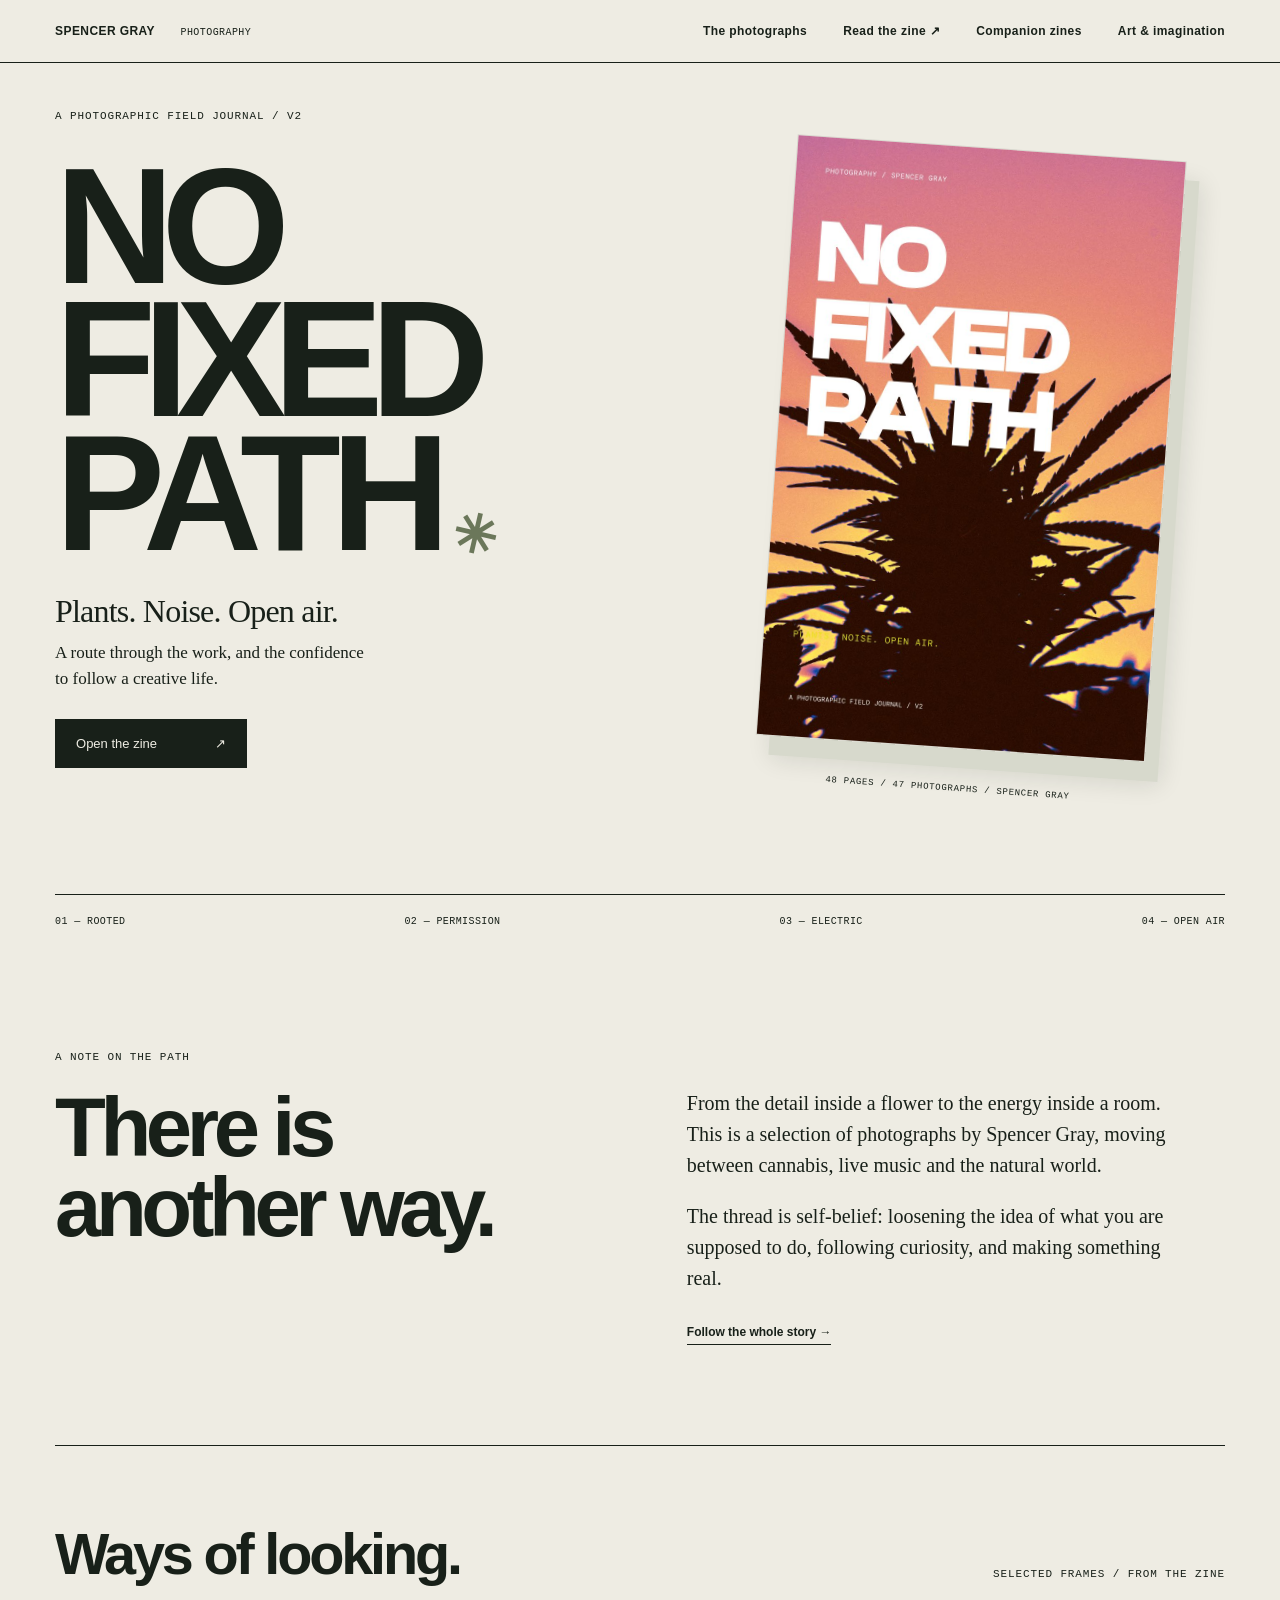
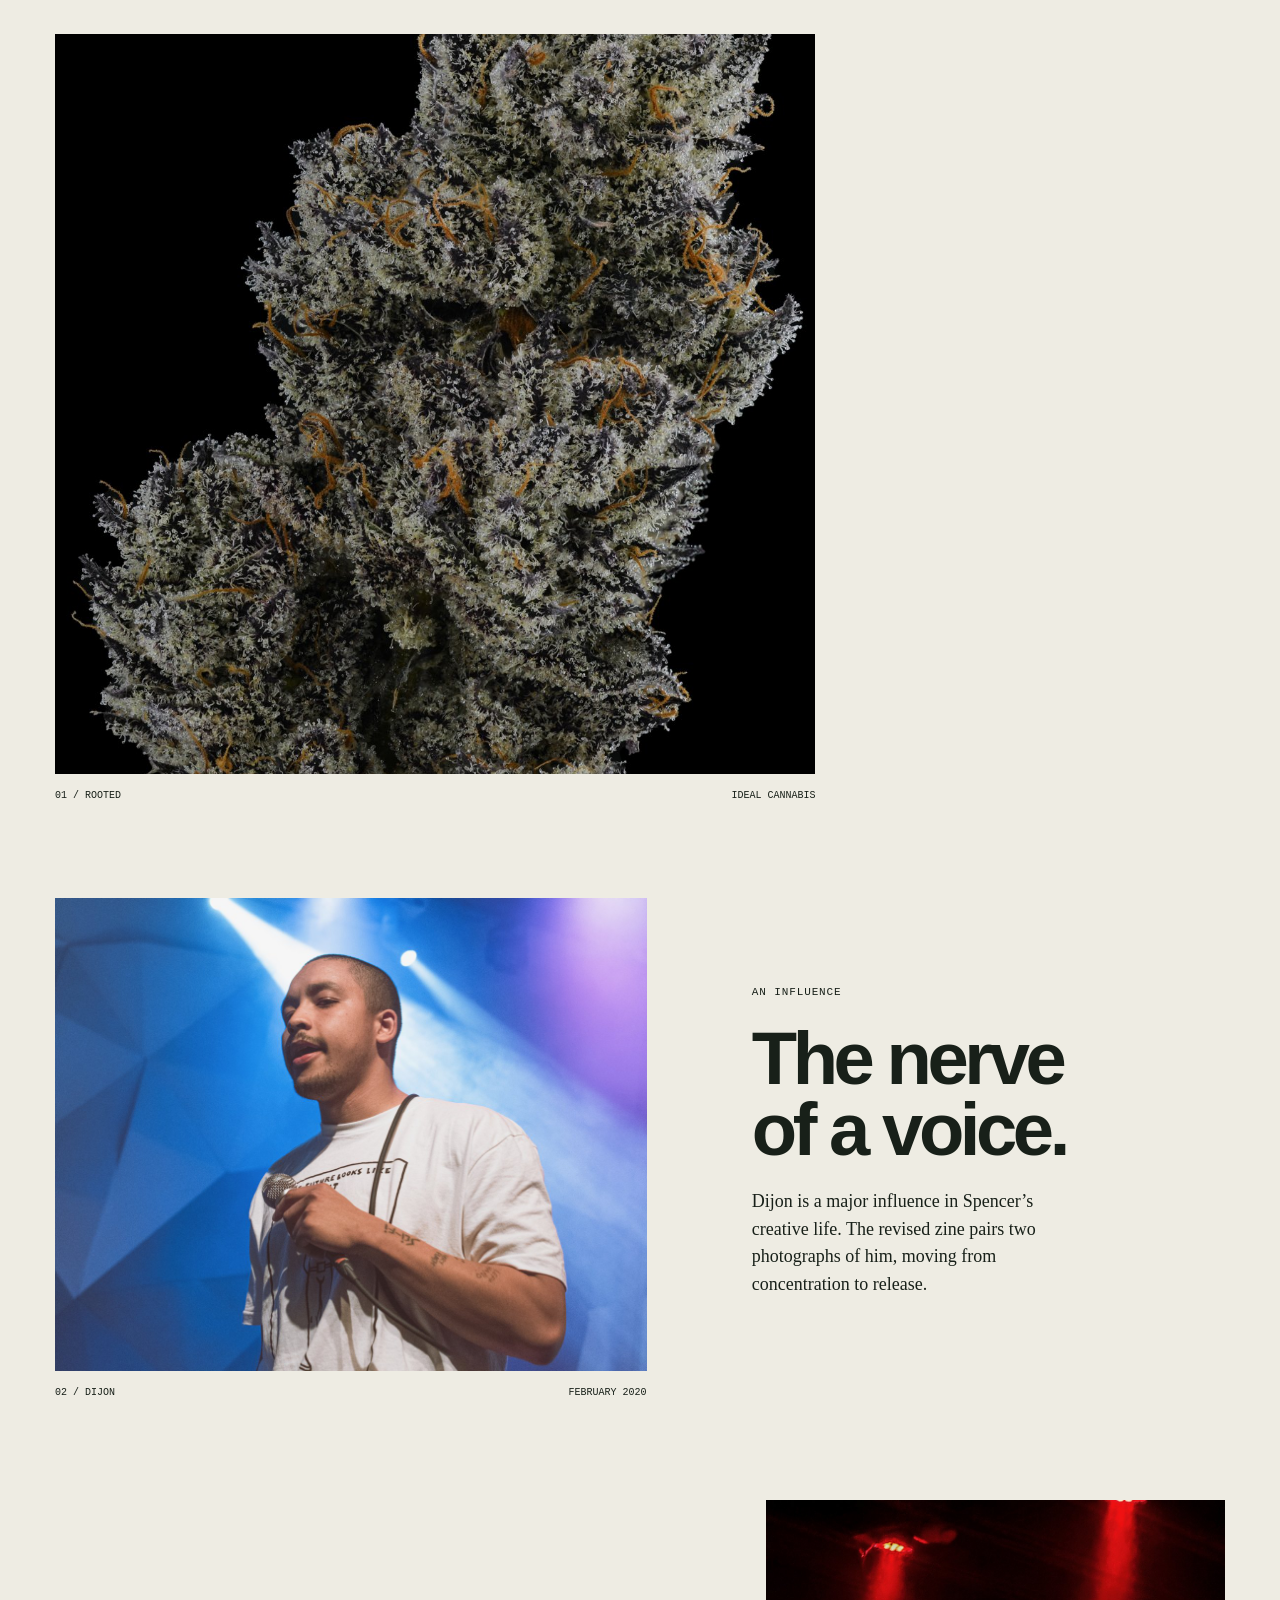
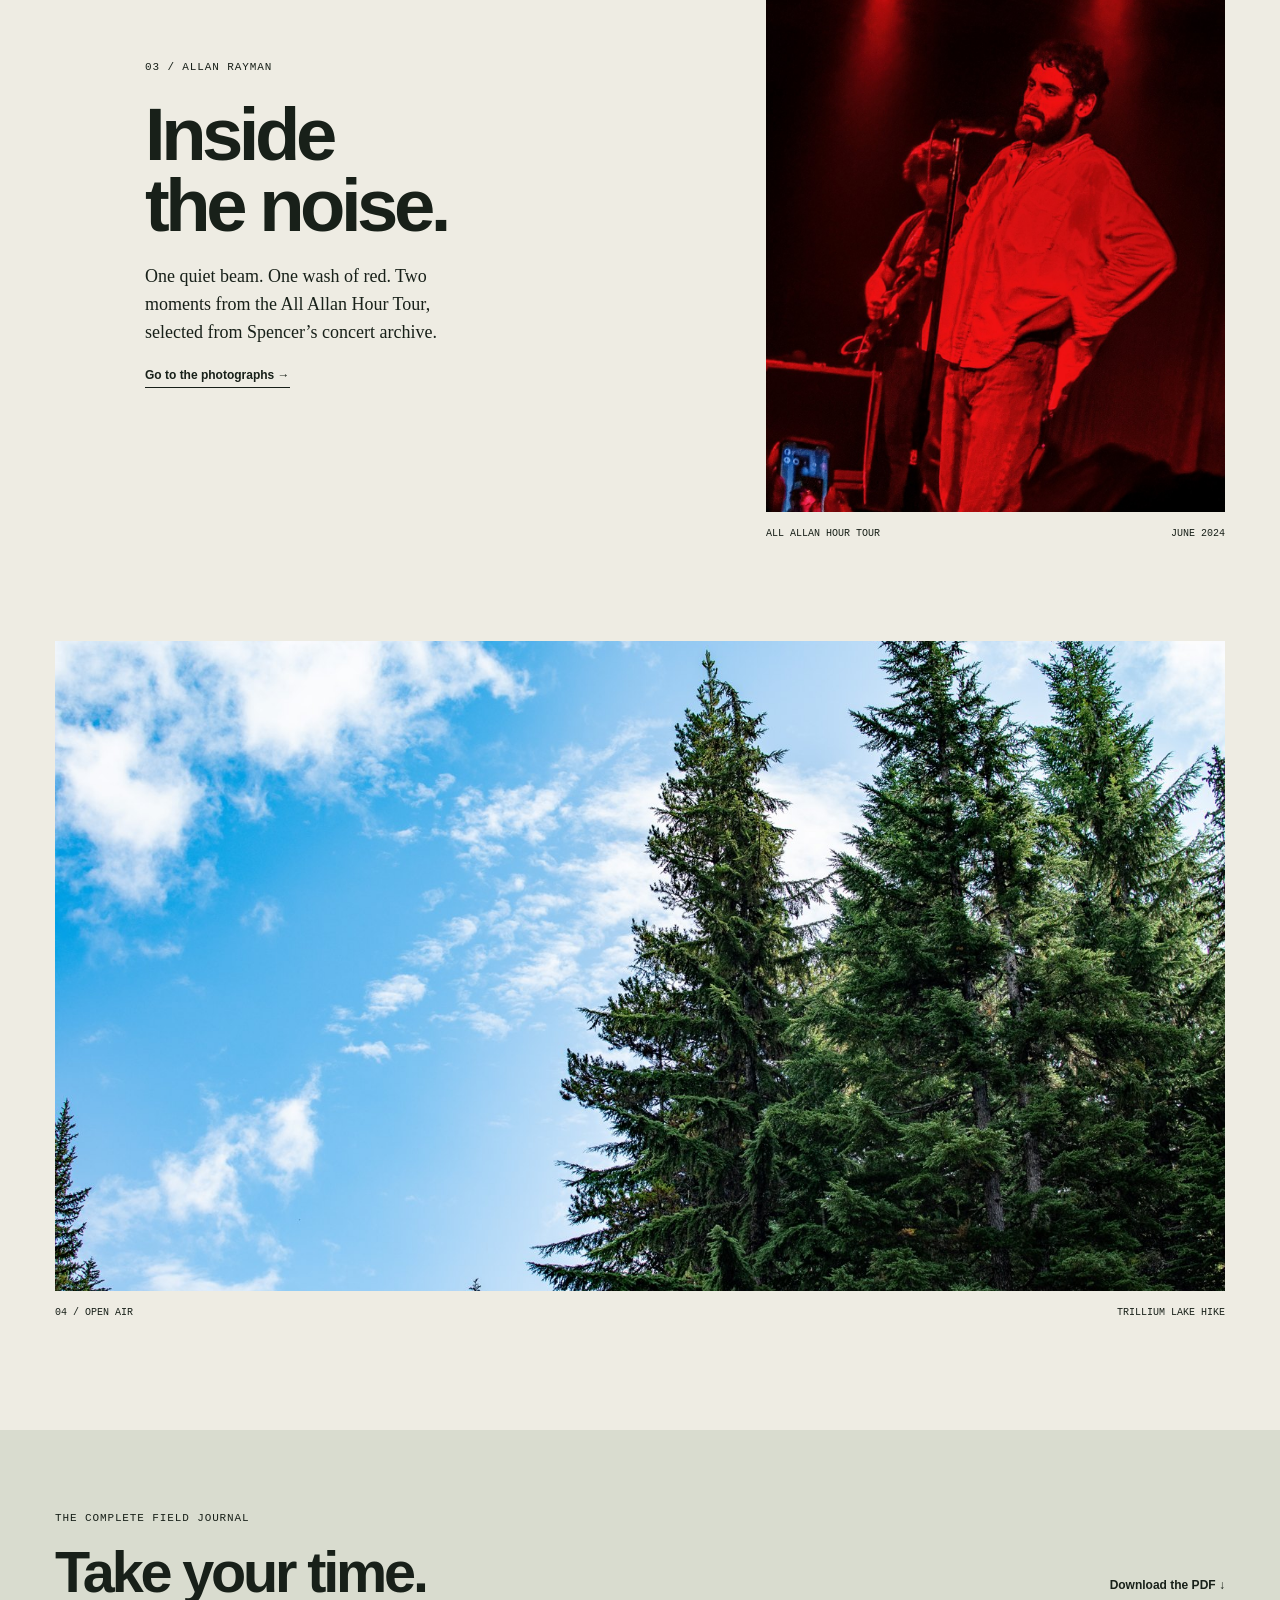
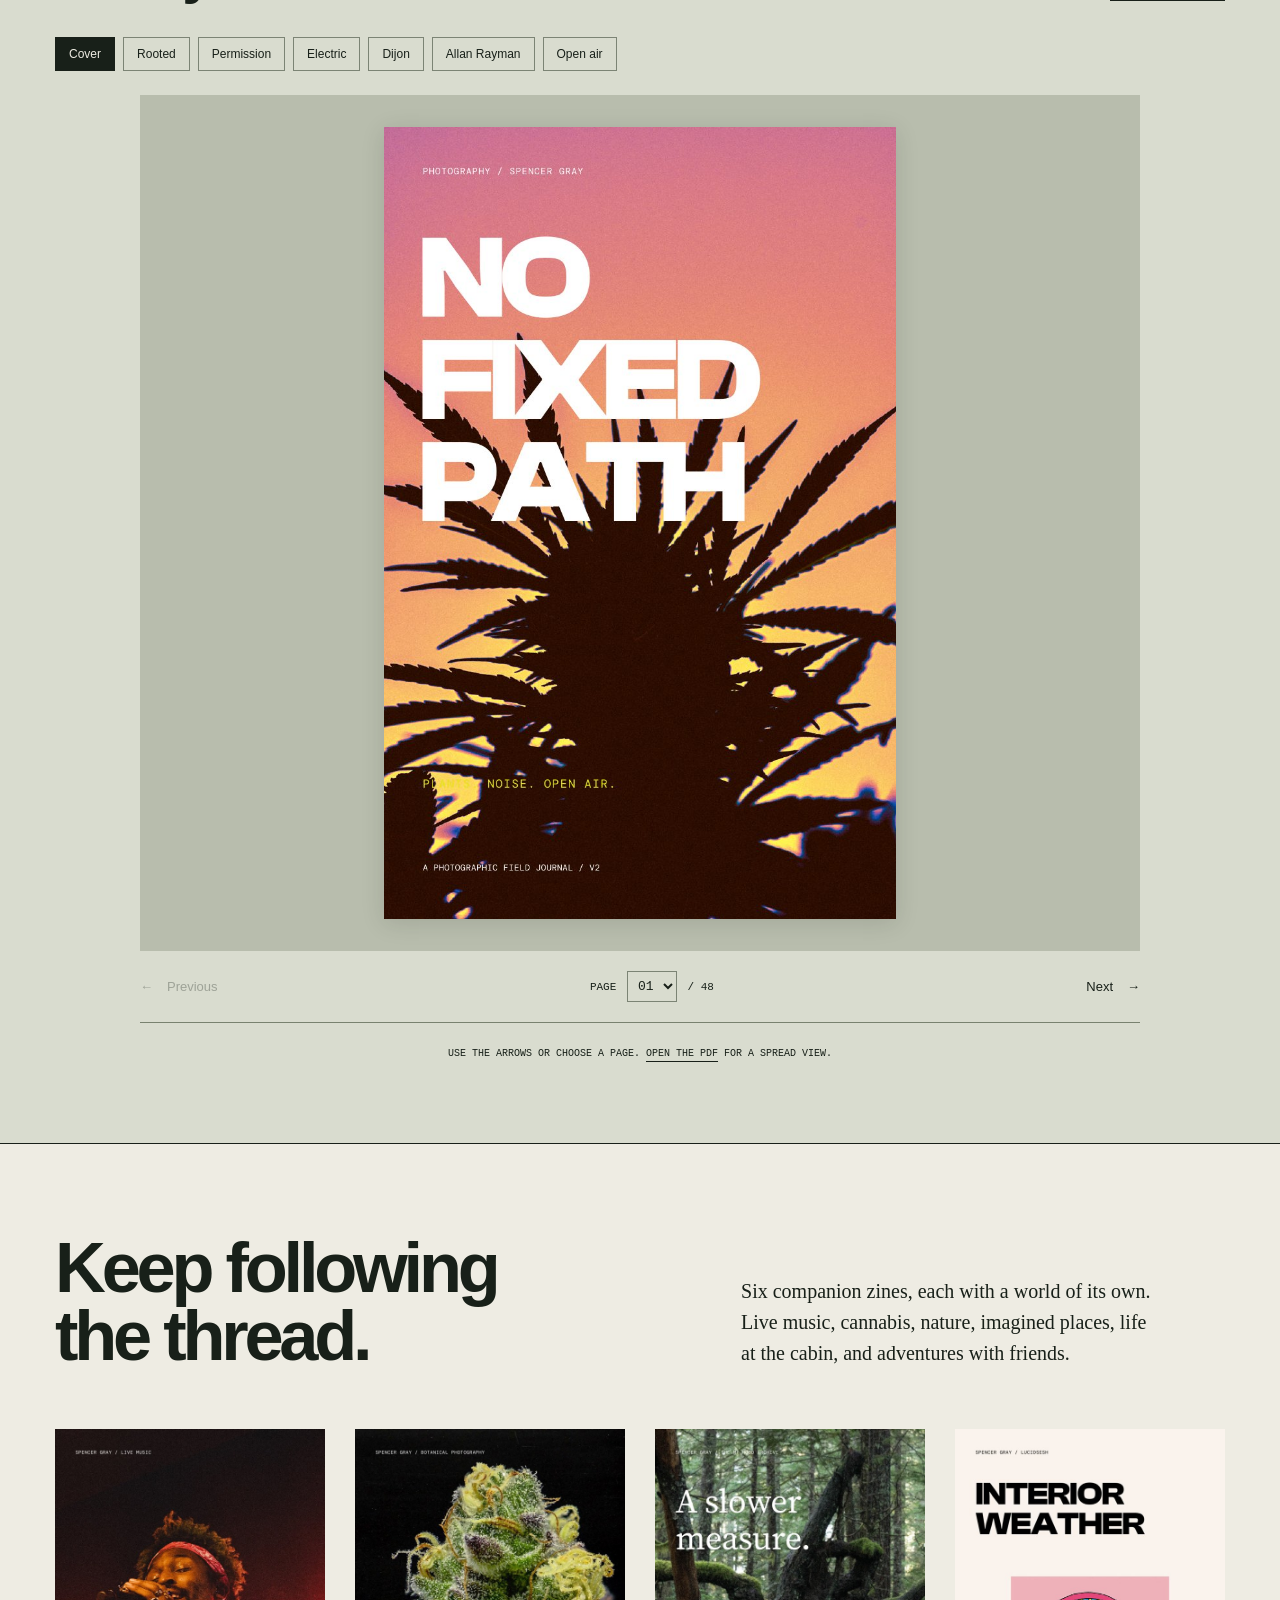
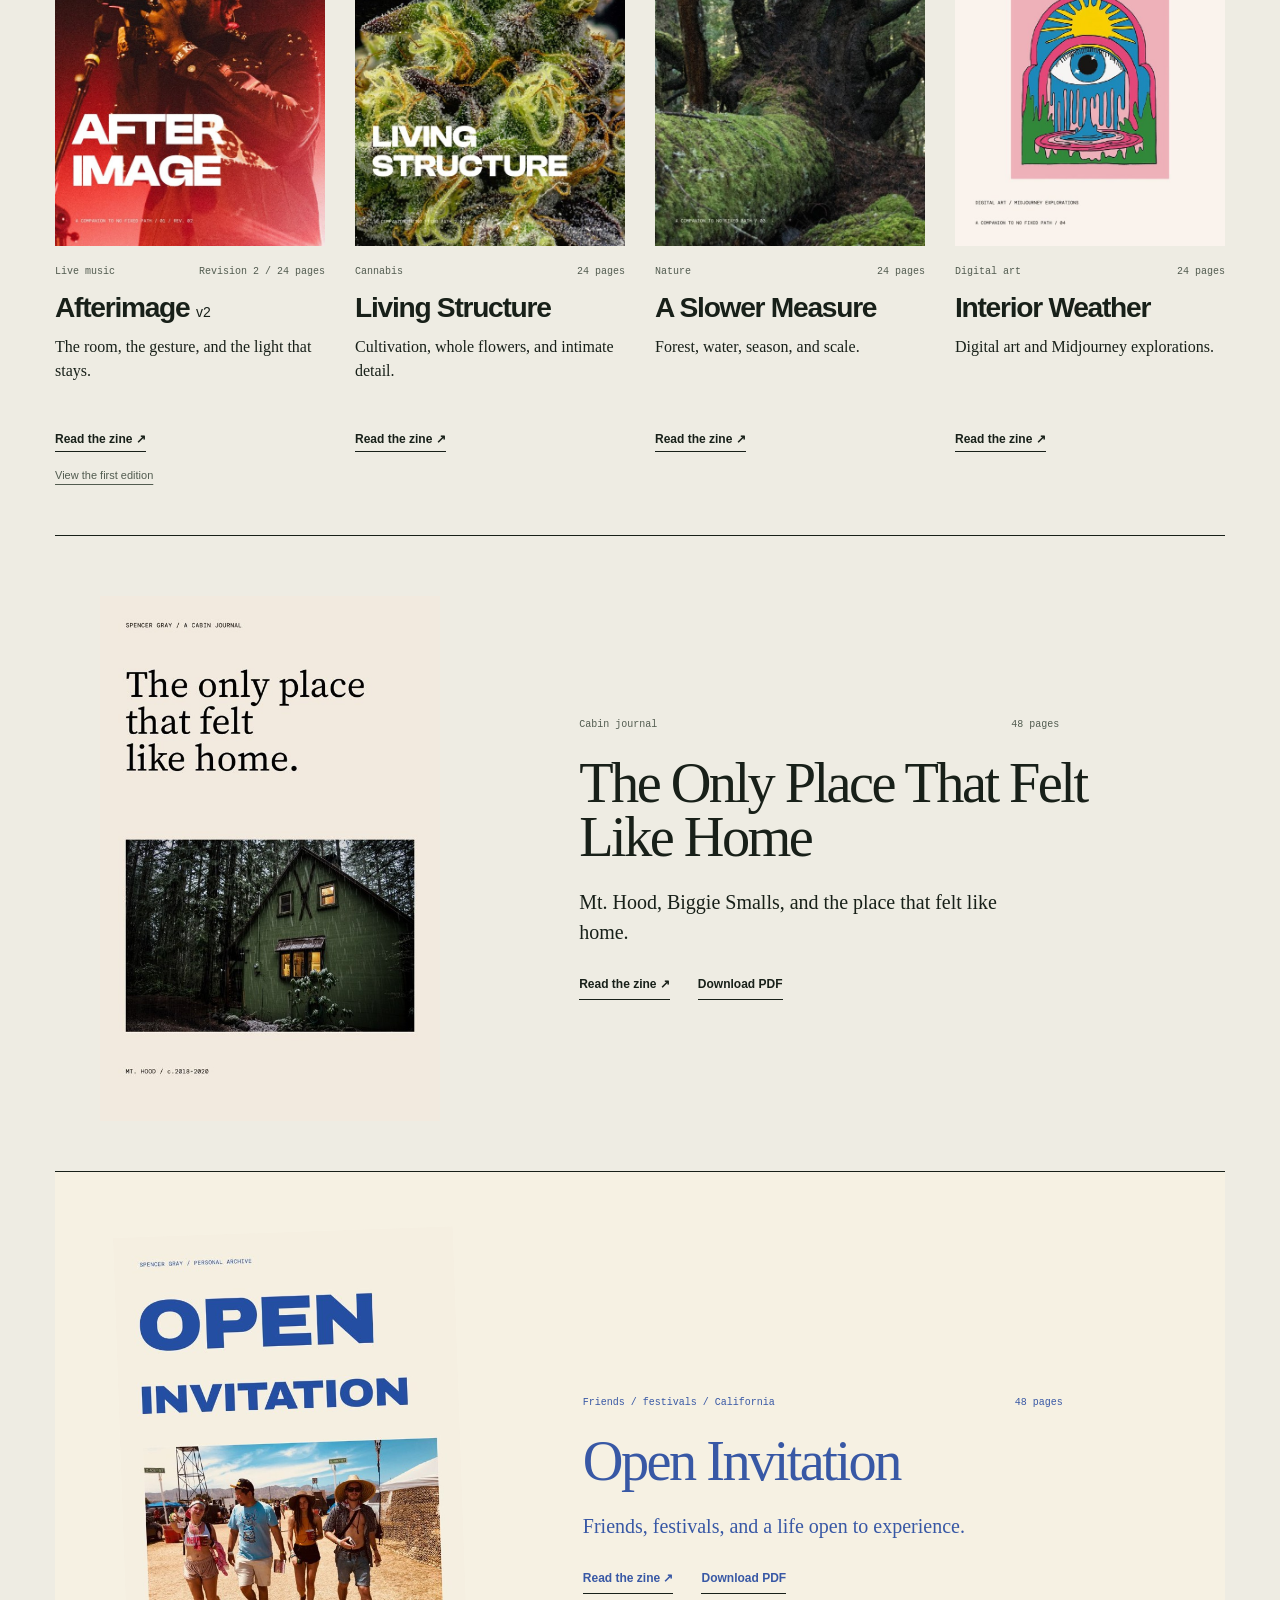
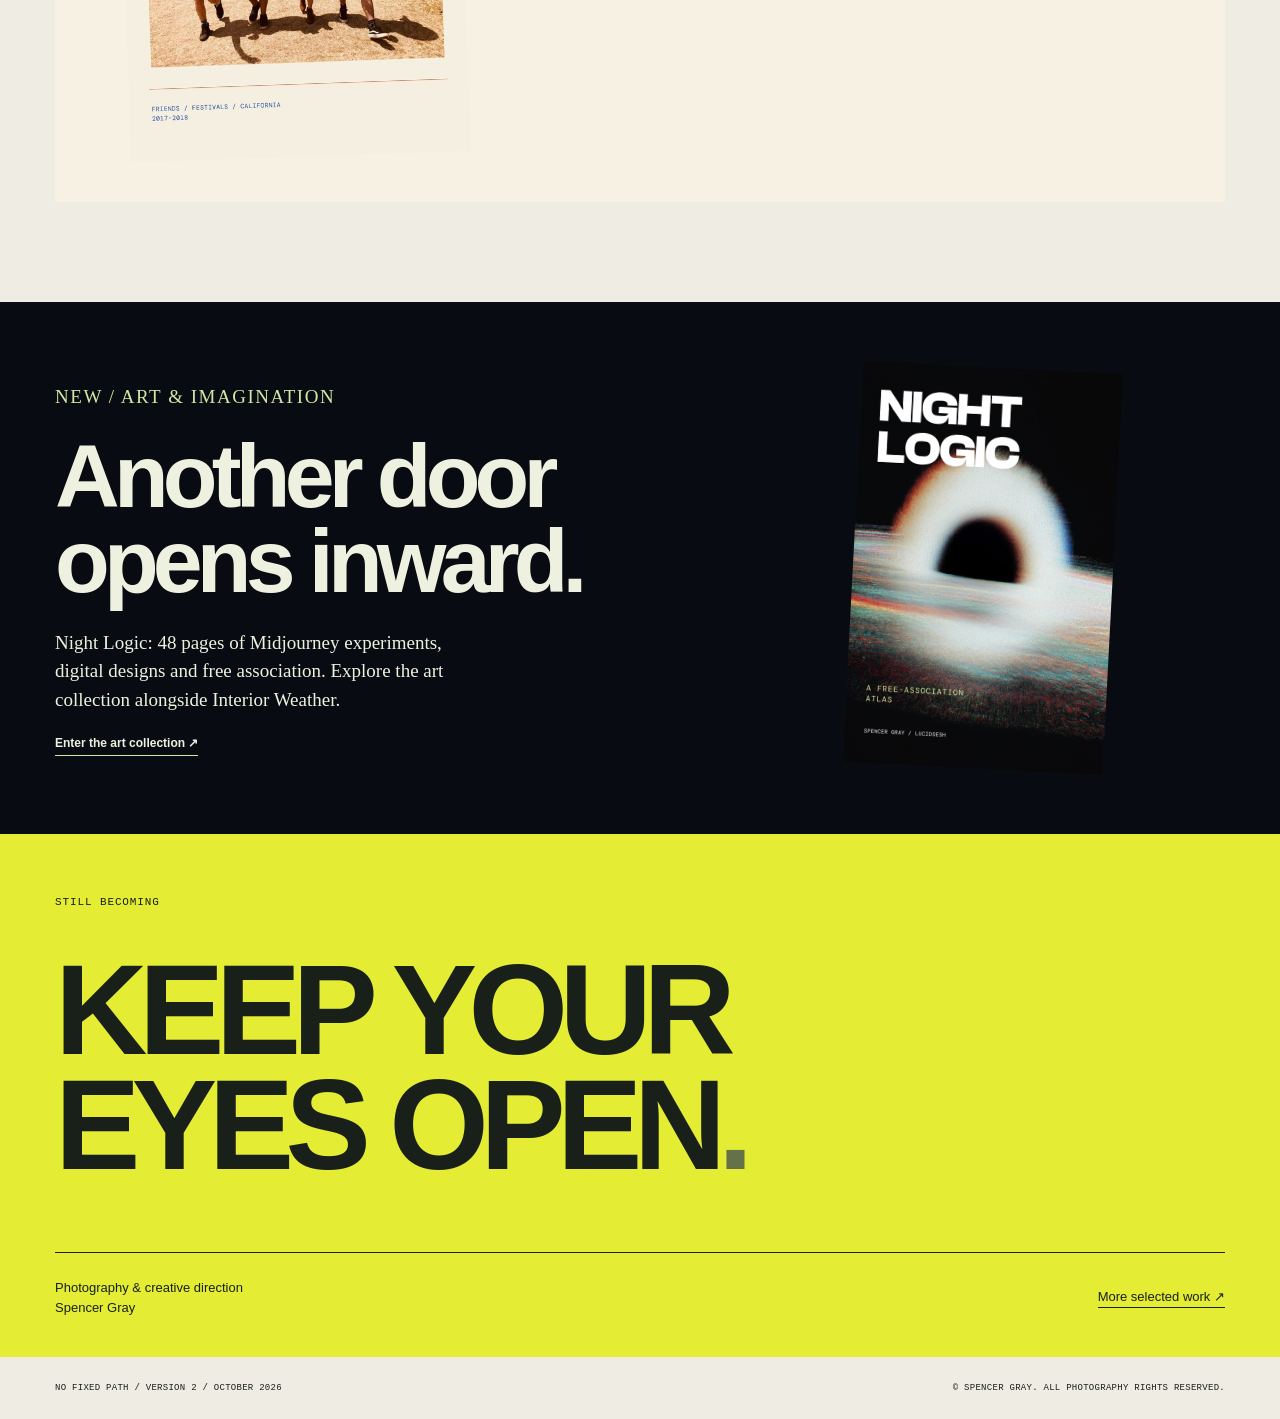
==== commit 9b9cd19e: "Add Open Invitation friends and California zine" ====
--- a/index.html
+++ b/index.html
@@ -6,7 +6,7 @@
 <meta name="description" content="Cannabis, live music and open air. A photographic field journal by Spencer Gray about self-belief and the freedom to follow a creative path.">
 <link rel="canonical" href="https://no-fixed-path.vercel.app/">
 <meta property="og:type" content="website"><meta property="og:site_name" content="No Fixed Path"><meta property="og:title" content="No Fixed Path — Spencer Gray"><meta property="og:description" content="Plants. Noise. Open air. 47 photographs, 48 pages, and the confidence to follow a creative path. Featuring Dijon and Allan Rayman."><meta property="og:url" content="https://no-fixed-path.vercel.app/"><meta property="og:image" content="https://no-fixed-path.vercel.app/assets/share.jpg"><meta property="og:image:width" content="1200"><meta property="og:image:height" content="630"><meta property="og:image:alt" content="No Fixed Path by Spencer Gray, with a sungrown cannabis landscape and a live photograph of Dijon."><meta name="twitter:card" content="summary_large_image"><meta name="twitter:title" content="No Fixed Path — Spencer Gray"><meta name="twitter:description" content="Cannabis, live music and open air. A photographic field journal about self-belief and a creative life."><meta name="twitter:image" content="https://no-fixed-path.vercel.app/assets/share.jpg"><meta name="theme-color" content="#e4ed34">
-<link rel="icon" href="/assets/favicon.svg" type="image/svg+xml"><link rel="stylesheet" href="/style.css"><script src="/reader.js" defer></script><link rel="stylesheet" href="/companions.css"><link rel="stylesheet" href="/cabin-shelf.css"><link rel="stylesheet" href="/art.css">
+<link rel="icon" href="/assets/favicon.svg" type="image/svg+xml"><link rel="stylesheet" href="/style.css"><script src="/reader.js" defer></script><link rel="stylesheet" href="/companions.css"><link rel="stylesheet" href="/california-shelf.css"><link rel="stylesheet" href="/cabin-shelf.css"><link rel="stylesheet" href="/art.css">
 </head>
 <body>
 <a class="skip" href="#main">Skip to content</a>
@@ -22,7 +22,7 @@
 </section>
 <section class="reader-section" id="read" aria-labelledby="reader-title"><div class="section-head"><div><p class="eyebrow">THE COMPLETE FIELD JOURNAL</p><h2 id="reader-title">Take your time.</h2></div><a class="text-link download" href="/No-Fixed-Path-v2-Reader.pdf" download>Download the PDF ↓</a></div><div class="chapter-nav" aria-label="Jump to chapter"><button type="button" data-page="1">Cover</button><button type="button" data-page="4">Rooted</button><button type="button" data-page="16">Permission</button><button type="button" data-page="20">Electric</button><button type="button" data-page="22">Dijon</button><button type="button" data-page="26">Allan Rayman</button><button type="button" data-page="30">Open air</button></div>
 <div class="reader" role="region" aria-label="Zine page viewer" tabindex="0"><div class="page-stage"><img id="page-image" src="/assets/pages/page-01.jpg" width="792" height="1224" alt="No Fixed Path, page 1 — cover" loading="lazy"></div><div class="reader-controls"><button id="previous" type="button" aria-label="Previous page">← <span>Previous</span></button><label class="page-picker">PAGE <select id="page-picker" aria-label="Choose a page"></select> / 48</label><button id="next" type="button" aria-label="Next page"><span>Next</span> →</button></div><p id="page-status" class="sr-only" aria-live="polite">Page 1 of 48</p></div><p class="reader-hint">USE THE ARROWS OR CHOOSE A PAGE. <a href="/No-Fixed-Path-v2-Reader.pdf">OPEN THE PDF</a> FOR A SPREAD VIEW.</p><noscript><p>The full 48-page zine is available in the <a href="/No-Fixed-Path-v2-Reader.pdf">reader PDF</a>.</p></noscript></section>
-<section class="companions" id="companions" aria-labelledby="companions-title"><div class="companion-intro"><h2 id="companions-title">Keep following<br>the thread.</h2><p>Five companion zines, each with a world of its own. Live music, cannabis, nature, imagined places, and life at the cabin.</p></div><div class="companion-shelf"><article class="companion-book"><a class="book-cover" href="/zines/afterimage-v2" aria-label="Read Afterimage v2"><img src="/zines/afterimage-v2/cover.jpg" width="600" height="927" alt="Afterimage cover by Spencer Gray" loading="lazy"></a><div class="book-label"><span>Live music</span><span>Revision 2 / 24 pages</span></div><h3><a href="/zines/afterimage-v2">Afterimage <span>v2</span></a></h3><p>The room, the gesture, and the light that stays.</p><a class="text-link" href="/zines/afterimage-v2">Read the zine <span aria-hidden="true">↗</span></a><a class="edition-archive" href="/zines/afterimage">View the first edition</a></article><article class="companion-book"><a class="book-cover" href="/zines/living-structure" aria-label="Read Living Structure"><img src="/zines/living-structure/cover.jpg" width="600" height="927" alt="Living Structure cover by Spencer Gray" loading="lazy"></a><div class="book-label"><span>Cannabis</span><span>24 pages</span></div><h3><a href="/zines/living-structure">Living Structure</a></h3><p>Cultivation, whole flowers, and intimate detail.</p><a class="text-link" href="/zines/living-structure">Read the zine <span aria-hidden="true">↗</span></a></article><article class="companion-book"><a class="book-cover" href="/zines/a-slower-measure" aria-label="Read A Slower Measure"><img src="/zines/a-slower-measure/cover.jpg" width="600" height="927" alt="A Slower Measure cover by Spencer Gray" loading="lazy"></a><div class="book-label"><span>Nature</span><span>24 pages</span></div><h3><a href="/zines/a-slower-measure">A Slower Measure</a></h3><p>Forest, water, season, and scale.</p><a class="text-link" href="/zines/a-slower-measure">Read the zine <span aria-hidden="true">↗</span></a></article><article class="companion-book"><a class="book-cover" href="/zines/interior-weather" aria-label="Read Interior Weather"><img src="/zines/interior-weather/cover.jpg" width="600" height="927" alt="Interior Weather cover by Spencer Gray" loading="lazy"></a><div class="book-label"><span>Digital art</span><span>24 pages</span></div><h3><a href="/zines/interior-weather">Interior Weather</a></h3><p>Digital art and Midjourney explorations.</p><a class="text-link" href="/zines/interior-weather">Read the zine <span aria-hidden="true">↗</span></a></article><article class="companion-book cabin-book"><a class="book-cover" href="/zines/the-only-place" aria-label="Read The Only Place That Felt Like Home"><img src="/zines/the-only-place/cover.jpg" width="600" height="927" alt="The Only Place That Felt Like Home cover by Spencer Gray" loading="lazy"></a><div class="cabin-book-copy"><div class="book-label"><span>Cabin journal</span><span>48 pages</span></div><h3><a href="/zines/the-only-place">The Only Place That Felt Like Home</a></h3><p>Mt. Hood, Biggie Smalls, and the place that felt like home.</p><div class="cabin-book-actions"><a class="text-link" href="/zines/the-only-place">Read the zine <span aria-hidden="true">↗</span></a><a class="text-link" href="/zines/the-only-place/The-Only-Place-Reader.pdf" download>Download PDF</a></div></div></article></div></section>
+<section class="companions" id="companions" aria-labelledby="companions-title"><div class="companion-intro"><h2 id="companions-title">Keep following<br>the thread.</h2><p>Six companion zines, each with a world of its own. Live music, cannabis, nature, imagined places, life at the cabin, and adventures with friends.</p></div><div class="companion-shelf"><article class="companion-book"><a class="book-cover" href="/zines/afterimage-v2" aria-label="Read Afterimage v2"><img src="/zines/afterimage-v2/cover.jpg" width="600" height="927" alt="Afterimage cover by Spencer Gray" loading="lazy"></a><div class="book-label"><span>Live music</span><span>Revision 2 / 24 pages</span></div><h3><a href="/zines/afterimage-v2">Afterimage <span>v2</span></a></h3><p>The room, the gesture, and the light that stays.</p><a class="text-link" href="/zines/afterimage-v2">Read the zine <span aria-hidden="true">↗</span></a><a class="edition-archive" href="/zines/afterimage">View the first edition</a></article><article class="companion-book"><a class="book-cover" href="/zines/living-structure" aria-label="Read Living Structure"><img src="/zines/living-structure/cover.jpg" width="600" height="927" alt="Living Structure cover by Spencer Gray" loading="lazy"></a><div class="book-label"><span>Cannabis</span><span>24 pages</span></div><h3><a href="/zines/living-structure">Living Structure</a></h3><p>Cultivation, whole flowers, and intimate detail.</p><a class="text-link" href="/zines/living-structure">Read the zine <span aria-hidden="true">↗</span></a></article><article class="companion-book"><a class="book-cover" href="/zines/a-slower-measure" aria-label="Read A Slower Measure"><img src="/zines/a-slower-measure/cover.jpg" width="600" height="927" alt="A Slower Measure cover by Spencer Gray" loading="lazy"></a><div class="book-label"><span>Nature</span><span>24 pages</span></div><h3><a href="/zines/a-slower-measure">A Slower Measure</a></h3><p>Forest, water, season, and scale.</p><a class="text-link" href="/zines/a-slower-measure">Read the zine <span aria-hidden="true">↗</span></a></article><article class="companion-book"><a class="book-cover" href="/zines/interior-weather" aria-label="Read Interior Weather"><img src="/zines/interior-weather/cover.jpg" width="600" height="927" alt="Interior Weather cover by Spencer Gray" loading="lazy"></a><div class="book-label"><span>Digital art</span><span>24 pages</span></div><h3><a href="/zines/interior-weather">Interior Weather</a></h3><p>Digital art and Midjourney explorations.</p><a class="text-link" href="/zines/interior-weather">Read the zine <span aria-hidden="true">↗</span></a></article><article class="companion-book cabin-book"><a class="book-cover" href="/zines/the-only-place" aria-label="Read The Only Place That Felt Like Home"><img src="/zines/the-only-place/cover.jpg" width="600" height="927" alt="The Only Place That Felt Like Home cover by Spencer Gray" loading="lazy"></a><div class="cabin-book-copy"><div class="book-label"><span>Cabin journal</span><span>48 pages</span></div><h3><a href="/zines/the-only-place">The Only Place That Felt Like Home</a></h3><p>Mt. Hood, Biggie Smalls, and the place that felt like home.</p><div class="cabin-book-actions"><a class="text-link" href="/zines/the-only-place">Read the zine <span aria-hidden="true">↗</span></a><a class="text-link" href="/zines/the-only-place/The-Only-Place-Reader.pdf" download>Download PDF</a></div></div></article><article class="companion-book california-book"><a class="book-cover" href="/zines/open-invitation" aria-label="Read Open Invitation"><img src="/zines/open-invitation/cover.jpg" width="600" height="927" alt="Open Invitation cover by Spencer Gray" loading="lazy"></a><div class="california-book-copy"><div class="book-label"><span>Friends / festivals / California</span><span>48 pages</span></div><h3><a href="/zines/open-invitation">Open Invitation</a></h3><p>Friends, festivals, and a life open to experience.</p><div class="california-book-actions"><a class="text-link" href="/zines/open-invitation">Read the zine <span aria-hidden="true">↗</span></a><a class="text-link" href="/zines/open-invitation/Open-Invitation-Reader.pdf" download>Download PDF</a></div></div></article></div></section>
 <section class="art-home-teaser" aria-labelledby="art-companion-title"><div><p class="eyebrow">NEW / ART & IMAGINATION</p><h2 id="art-companion-title">Another door<br>opens inward.</h2><p>Night Logic: 48 pages of Midjourney experiments, digital designs and free association. Explore the art collection alongside Interior Weather.</p><a class="text-link" href="/art">Enter the art collection ↗</a></div><a href="/zines/night-logic" aria-label="Read Night Logic"><img src="/zines/night-logic/cover.jpg" width="600" height="927" alt="Night Logic art zine cover" loading="lazy"></a></section>
 <section class="closing"><p class="eyebrow">STILL BECOMING</p><h2>KEEP YOUR<br>EYES OPEN<span aria-hidden="true">.</span></h2><div class="closing-bottom"><p>Photography & creative direction<br>Spencer Gray</p><a href="https://www.behance.net/spencergray47" target="_blank" rel="noopener noreferrer">More selected work ↗</a></div></section>
 </main><footer><span>NO FIXED PATH / VERSION 2 / OCTOBER 2026</span><span>© SPENCER GRAY. ALL PHOTOGRAPHY RIGHTS RESERVED.</span></footer>
--- a/california-shelf.css
+++ b/california-shelf.css
@@ -0,0 +1,4 @@
+.california-edition .edition-intro h1{font-family:var(--serif);font-size:clamp(48px,5.9vw,92px);font-weight:400;letter-spacing:-.055em;line-height:.98}.companion-shelf>.california-book{grid-column:1/-1;display:grid;grid-template-columns:minmax(220px,.8fr) minmax(0,1.2fr);gap:8%;align-items:center;border-top:1px solid var(--ink);padding-top:60px;margin-top:20px}.california-book>.book-cover{width:100%;max-width:340px;margin:0 auto}.california-book-copy{max-width:550px}.california-book-copy .book-label{padding-top:0;max-width:480px}.california-book-copy h3{font-family:var(--serif);font-weight:400;font-size:clamp(38px,4.4vw,66px);line-height:.97;margin:14px 0 22px}.california-book-copy>p{font:20px/1.5 var(--serif);margin:0 0 28px;max-width:460px}.california-book-actions{display:flex;gap:28px;flex-wrap:wrap;align-items:center}.california-chapters{display:flex;flex-wrap:wrap;gap:8px;margin:0 auto 22px;max-width:1000px}.california-chapters a{font:12px/1.5 var(--sans);border:1px solid #7c8475;text-decoration:none;padding:8px 12px}.california-chapters a:hover{background:var(--ink);color:var(--paper)}
+@media(max-width:800px){.companion-shelf>.california-book{gap:7%;padding-top:45px}.california-book-copy h3{font-size:43px}.california-book-copy>p{font-size:18px}}
+@media(max-width:540px){.companion-shelf>.california-book{display:block;padding-top:45px;margin-top:0}.california-book>.book-cover{width:82%;margin:0 auto 26px}.california-book-copy .book-label{padding-top:0}.california-book-copy h3{font-size:43px;margin-top:8px}.california-book-copy>p{font-size:18px;margin-bottom:22px}.california-chapters a{font-size:11px;padding:8px 10px}}
+.california-edition{--paper:#f6f1e3;--ink:#3858a5;--acid:#f1623e;background:var(--paper);color:var(--ink)}.california-edition .edition-category,.california-edition .share-status{color:var(--ink)}.california-edition .button{background:var(--ink);color:#fff}.california-edition .reader-section{background:#f6f1e3}.california-edition .page-stage{background:#ddd1b8}.california-edition .more-editions{border-color:var(--ink)}.california-book{background:#f6f1e3;padding:45px 35px;color:#3858a5}.california-book .book-cover{transform:rotate(-2deg)}.california-book .book-label{color:#3858a5}.california-edition .edition-intro h1{font-family:var(--sans);font-weight:750;text-transform:uppercase;font-size:clamp(60px,7.4vw,118px);letter-spacing:-.07em;line-height:.88}.california-edition .masthead nav{flex-wrap:wrap;gap:16px}@media(max-width:540px){.california-book{padding:35px 20px}.california-edition .edition-intro h1{font-size:16vw;overflow-wrap:anywhere}}
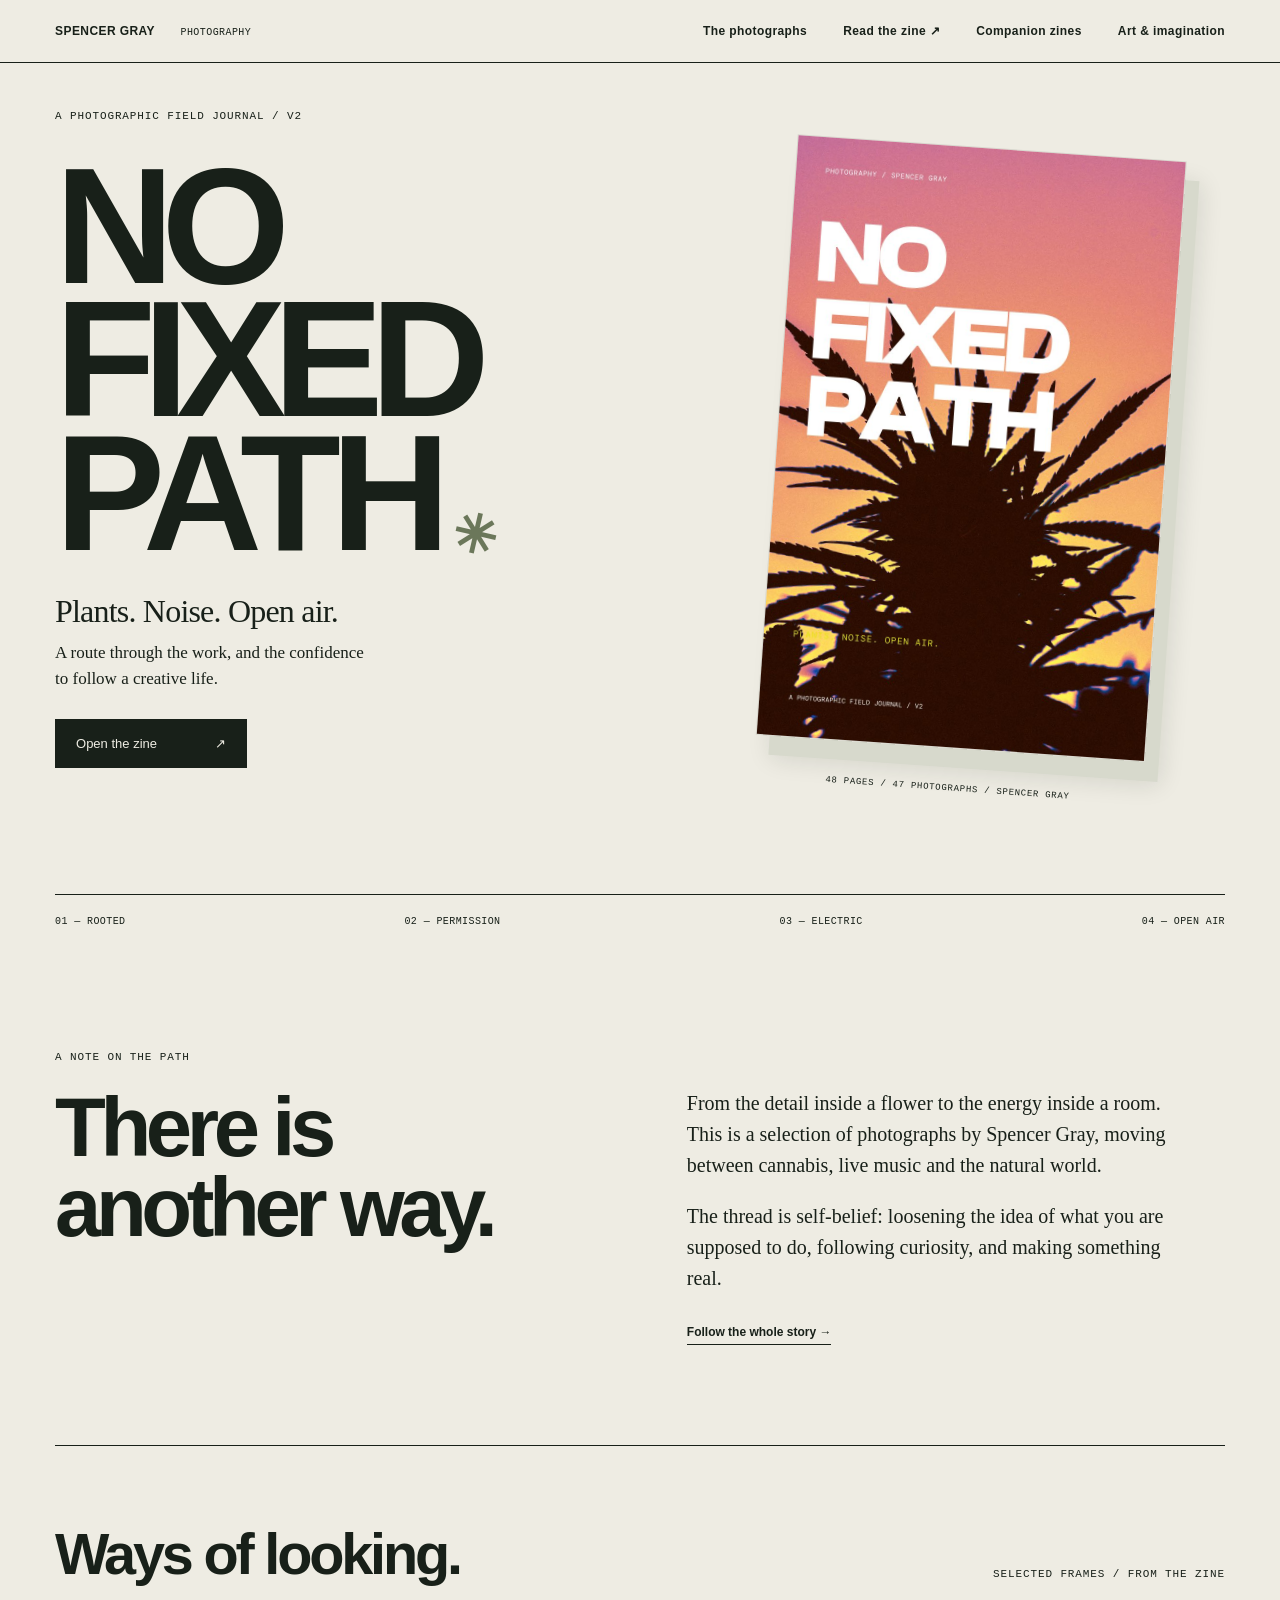
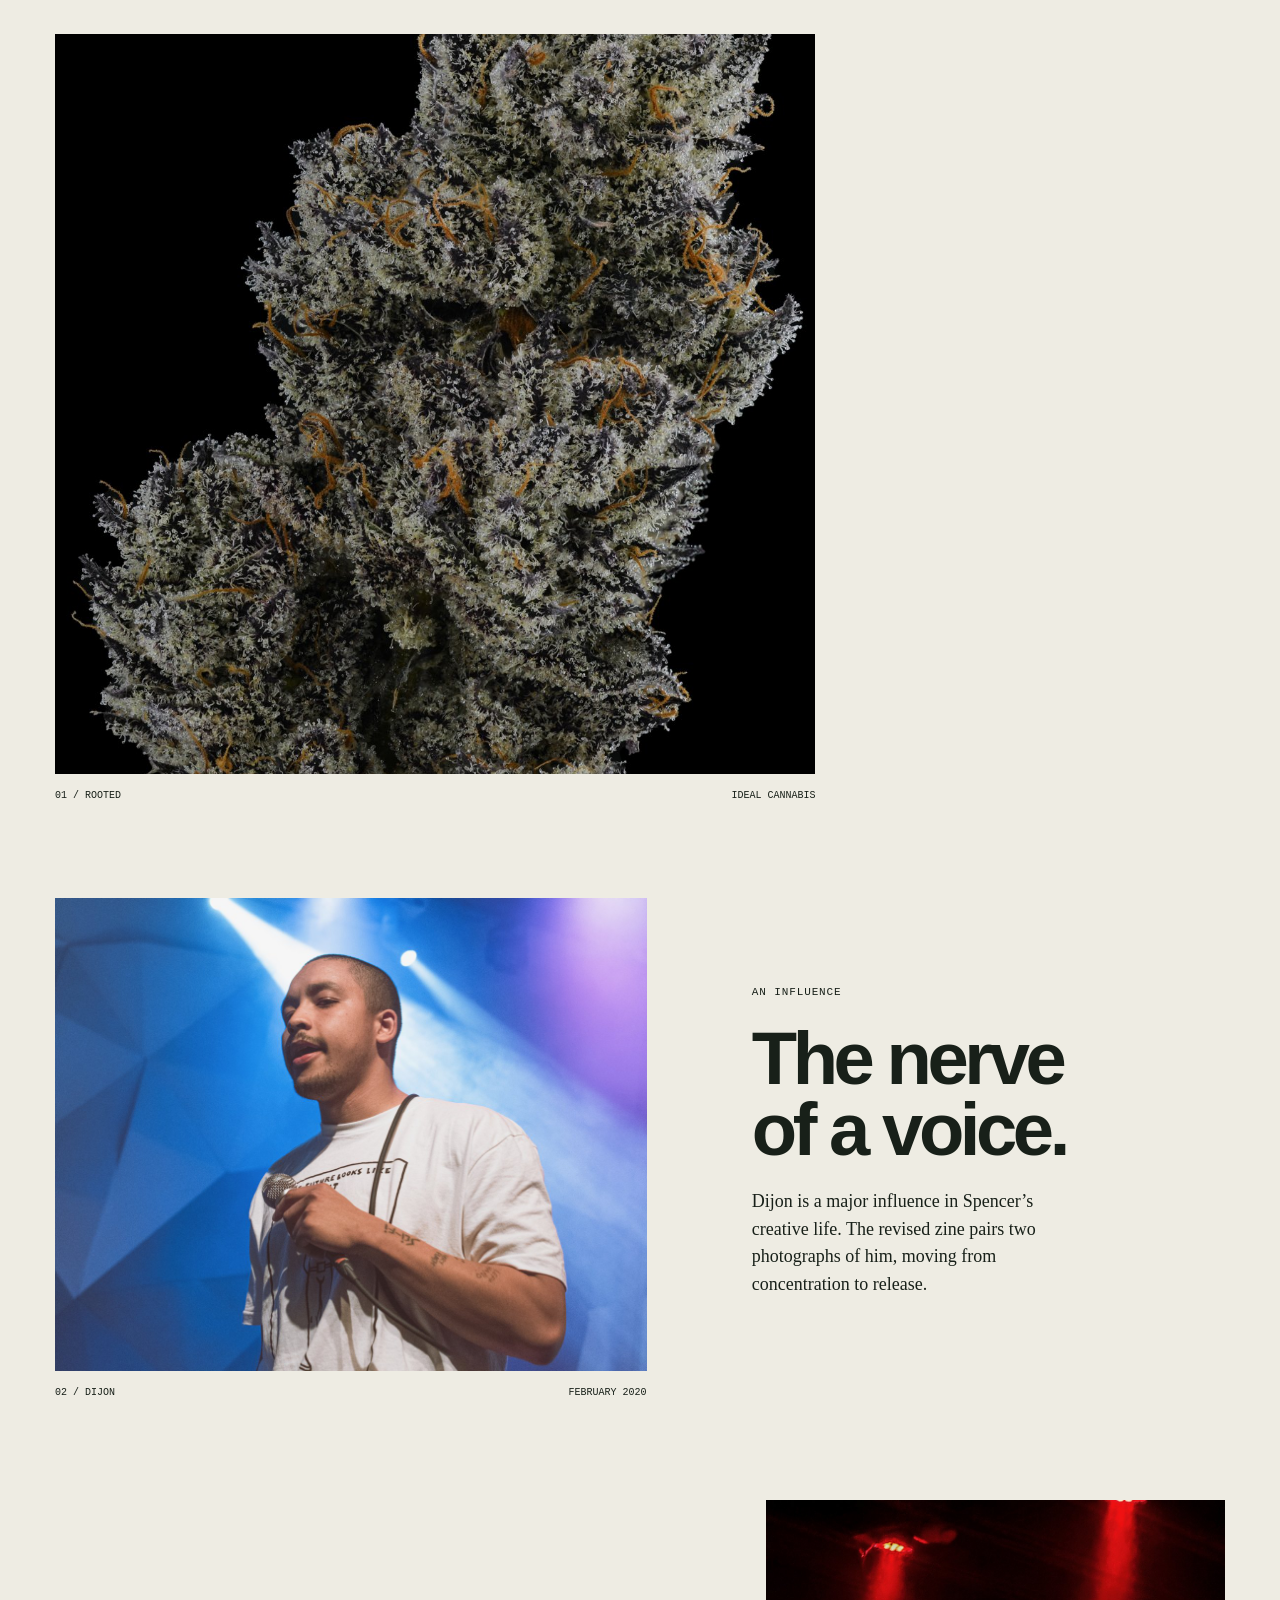
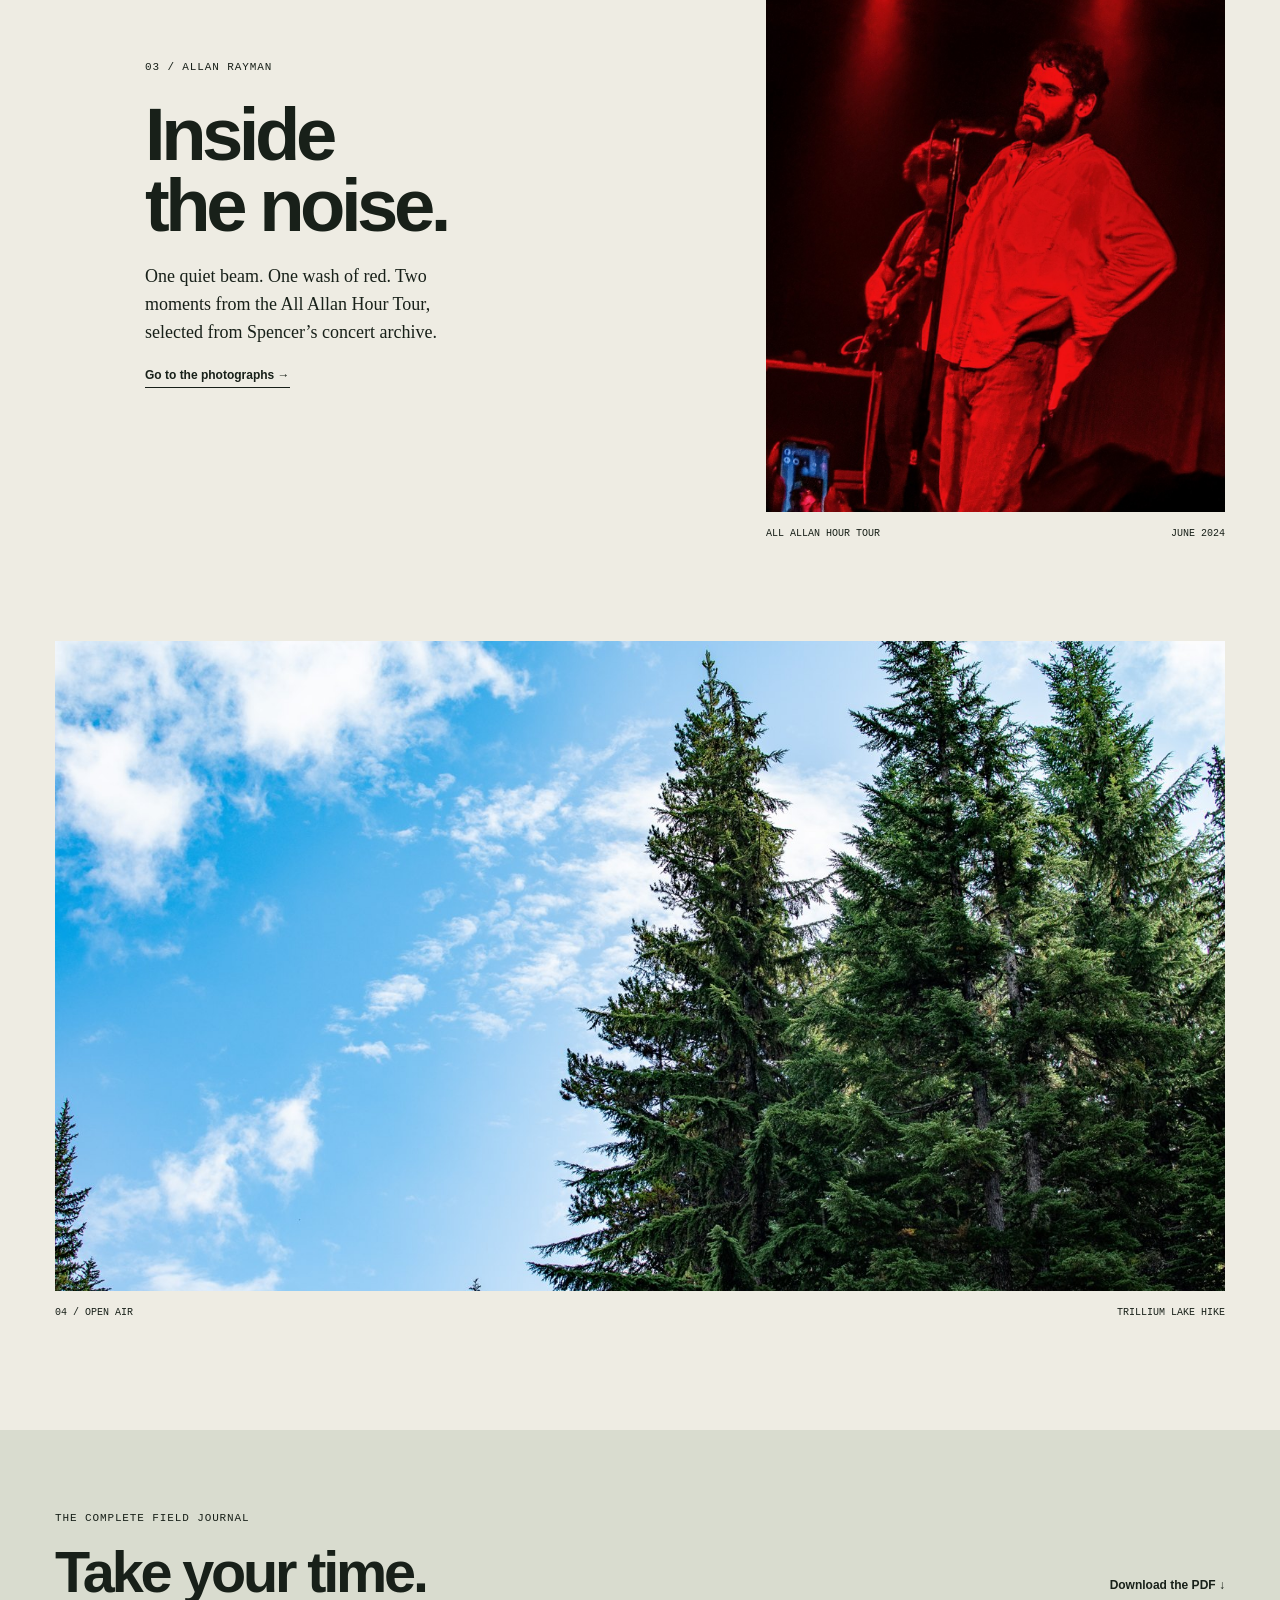
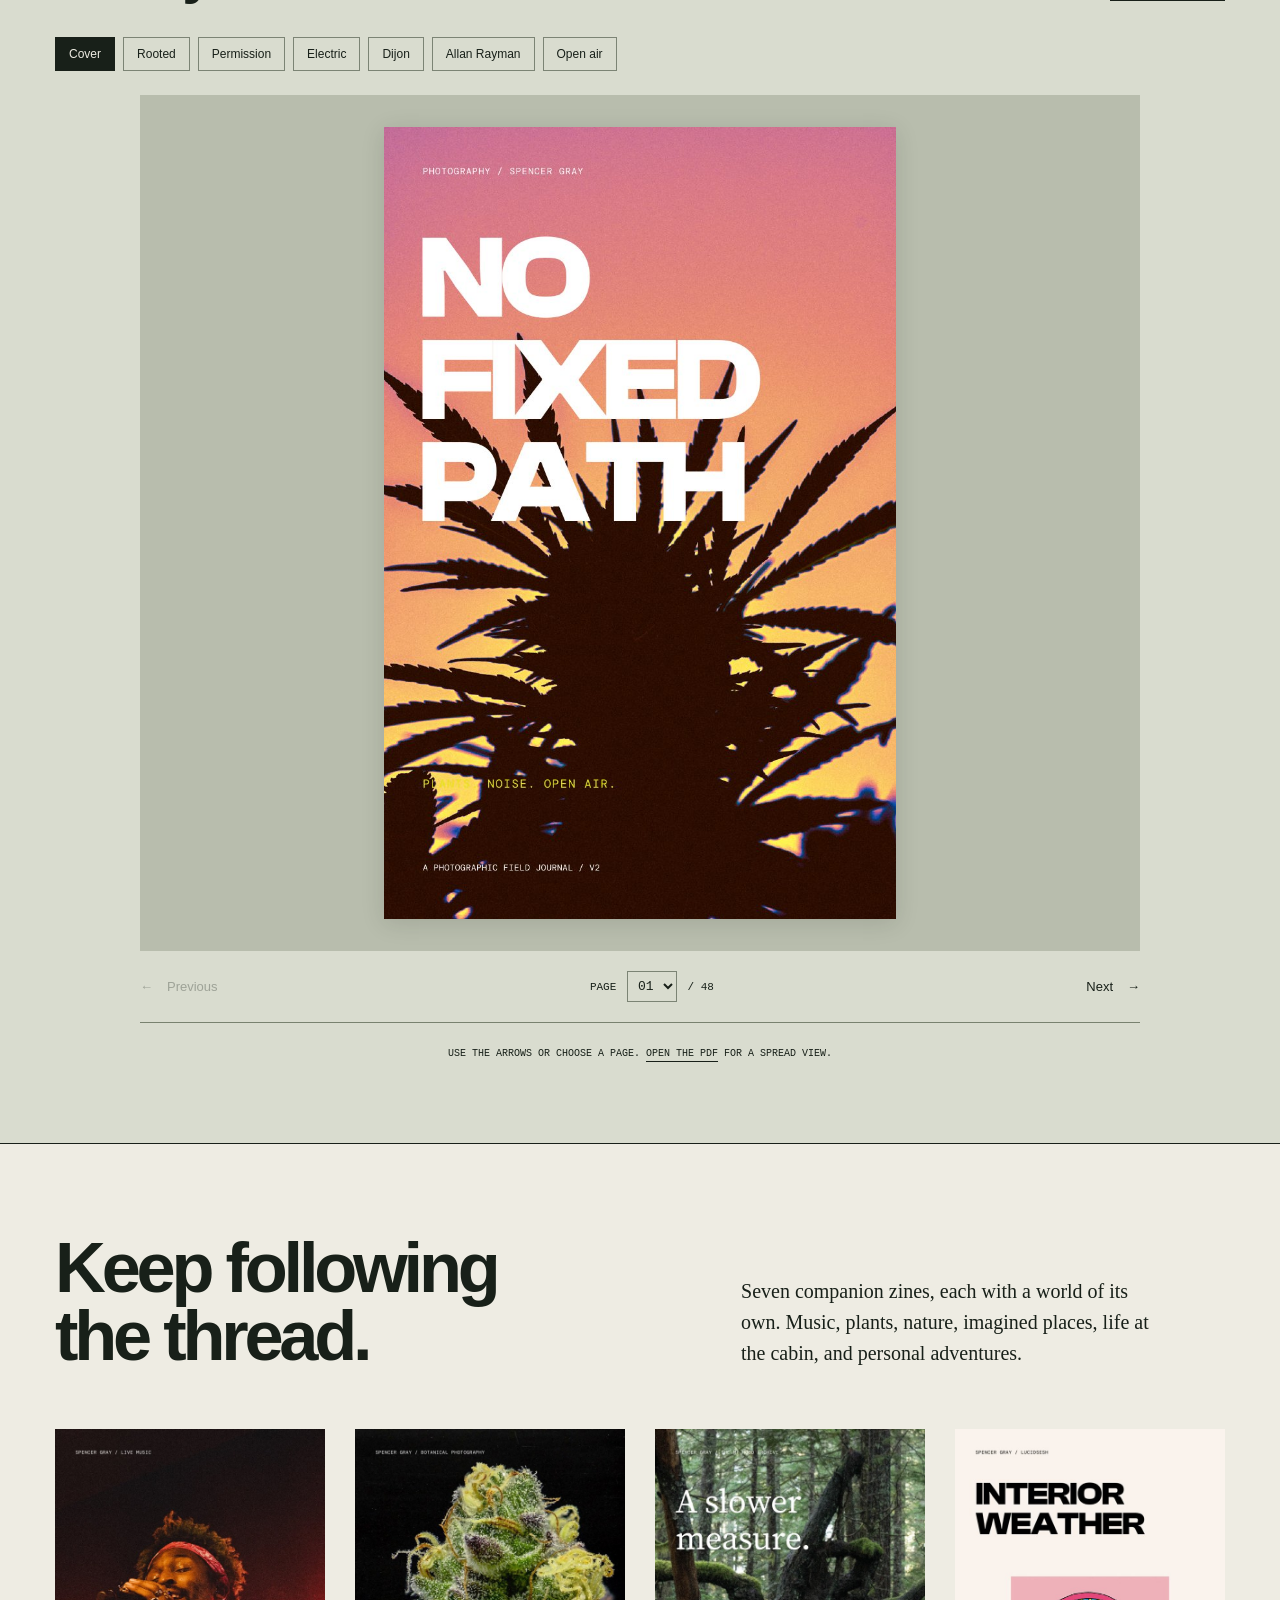
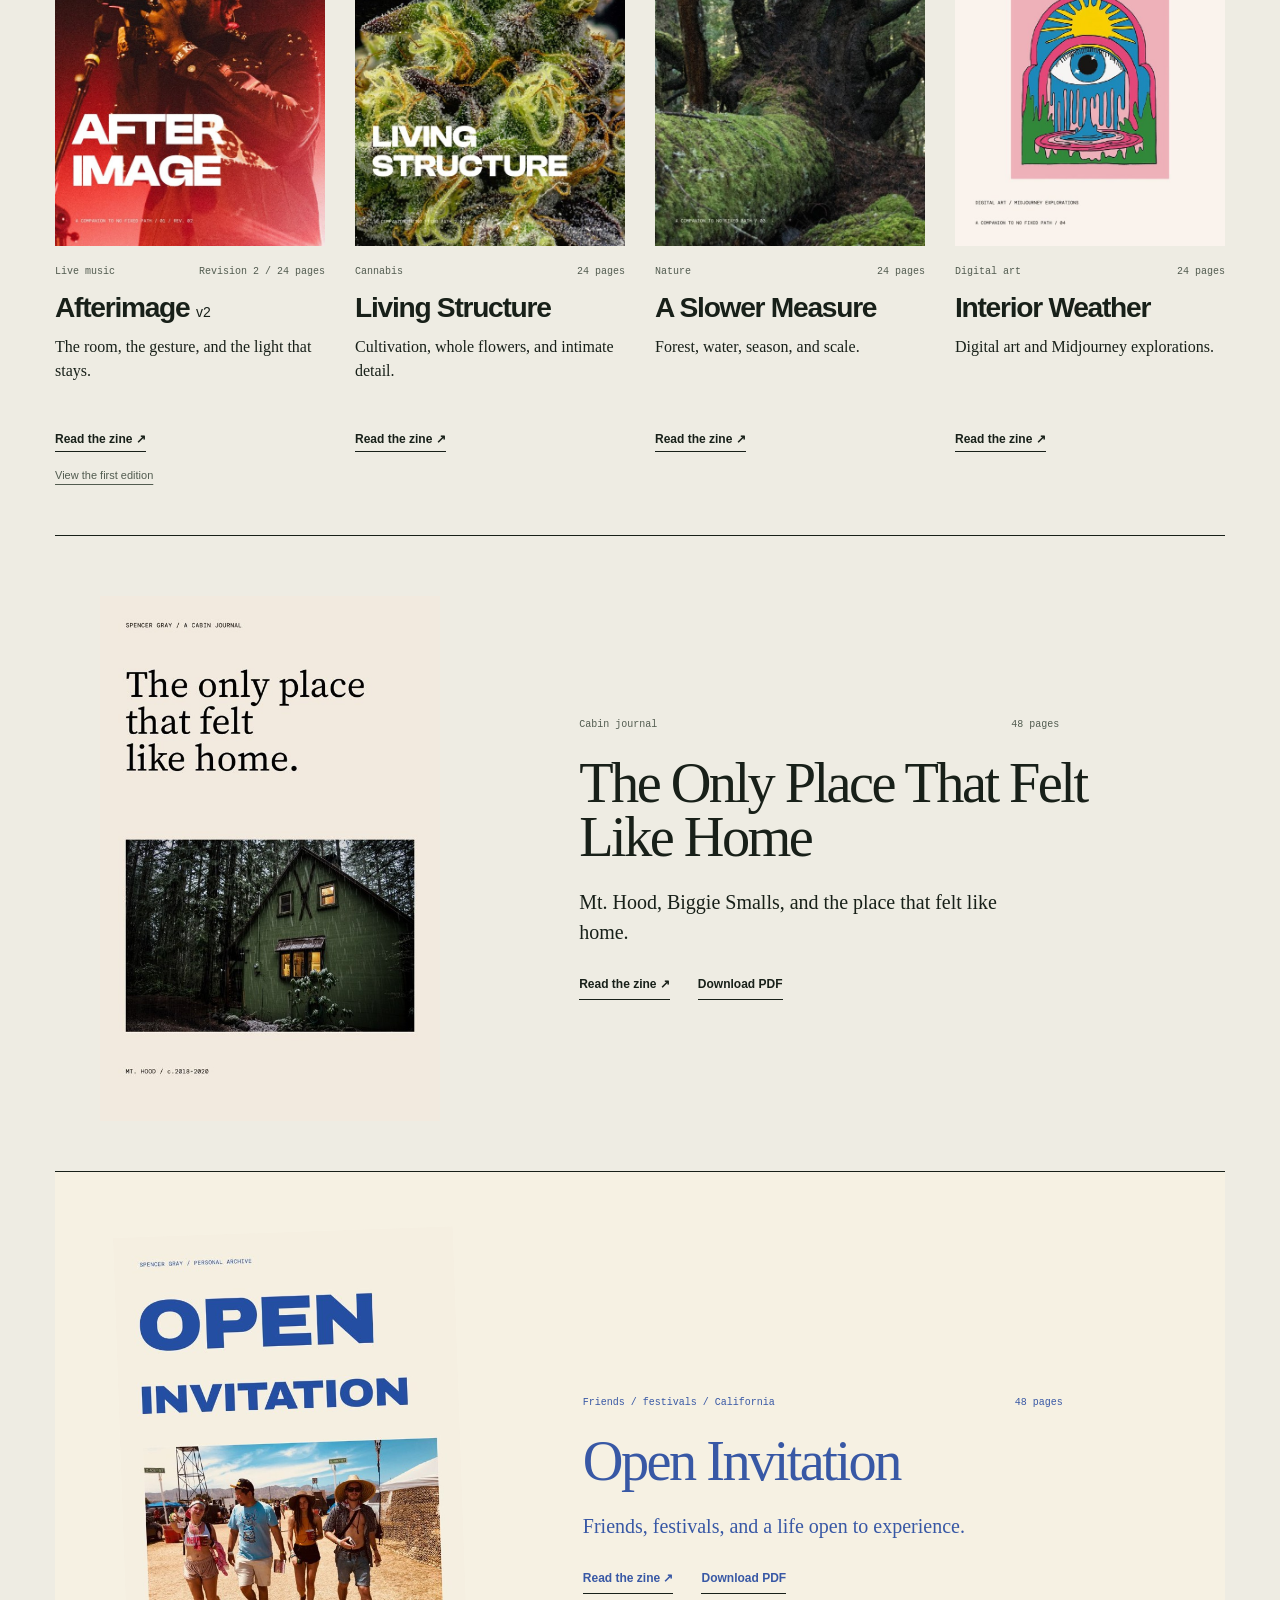
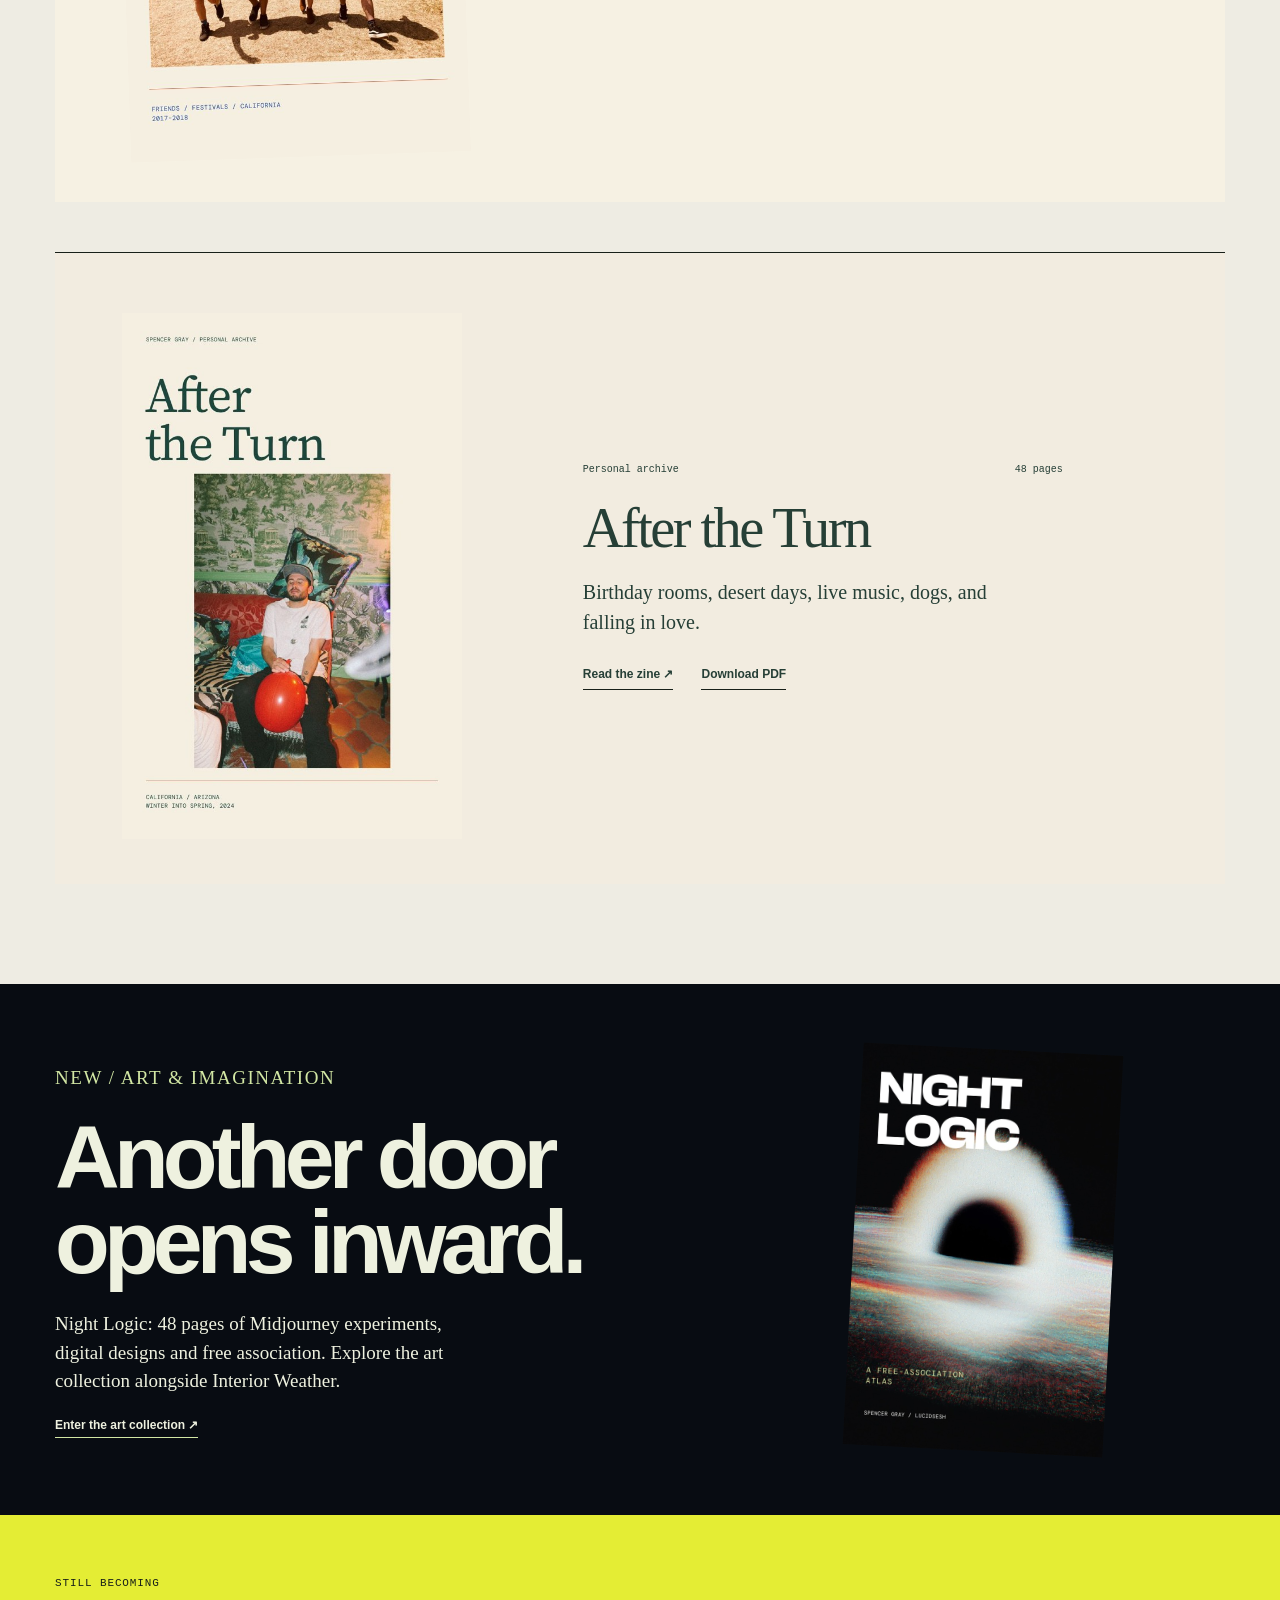
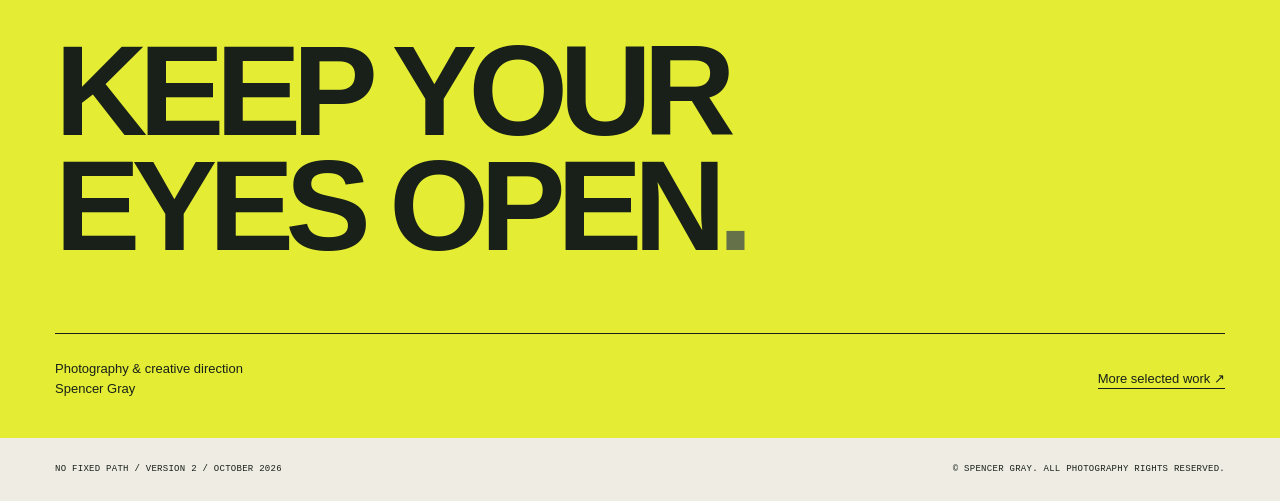
==== commit fd123d83: "Add After the Turn photo diary and web reader" ====
--- a/index.html
+++ b/index.html
@@ -6,7 +6,7 @@
 <meta name="description" content="Cannabis, live music and open air. A photographic field journal by Spencer Gray about self-belief and the freedom to follow a creative path.">
 <link rel="canonical" href="https://no-fixed-path.vercel.app/">
 <meta property="og:type" content="website"><meta property="og:site_name" content="No Fixed Path"><meta property="og:title" content="No Fixed Path — Spencer Gray"><meta property="og:description" content="Plants. Noise. Open air. 47 photographs, 48 pages, and the confidence to follow a creative path. Featuring Dijon and Allan Rayman."><meta property="og:url" content="https://no-fixed-path.vercel.app/"><meta property="og:image" content="https://no-fixed-path.vercel.app/assets/share.jpg"><meta property="og:image:width" content="1200"><meta property="og:image:height" content="630"><meta property="og:image:alt" content="No Fixed Path by Spencer Gray, with a sungrown cannabis landscape and a live photograph of Dijon."><meta name="twitter:card" content="summary_large_image"><meta name="twitter:title" content="No Fixed Path — Spencer Gray"><meta name="twitter:description" content="Cannabis, live music and open air. A photographic field journal about self-belief and a creative life."><meta name="twitter:image" content="https://no-fixed-path.vercel.app/assets/share.jpg"><meta name="theme-color" content="#e4ed34">
-<link rel="icon" href="/assets/favicon.svg" type="image/svg+xml"><link rel="stylesheet" href="/style.css"><script src="/reader.js" defer></script><link rel="stylesheet" href="/companions.css"><link rel="stylesheet" href="/california-shelf.css"><link rel="stylesheet" href="/cabin-shelf.css"><link rel="stylesheet" href="/art.css">
+<link rel="icon" href="/assets/favicon.svg" type="image/svg+xml"><link rel="stylesheet" href="/style.css"><script src="/reader.js" defer></script><link rel="stylesheet" href="/companions.css"><link rel="stylesheet" href="/journey-shelf.css"><link rel="stylesheet" href="/california-shelf.css"><link rel="stylesheet" href="/cabin-shelf.css"><link rel="stylesheet" href="/art.css">
 </head>
 <body>
 <a class="skip" href="#main">Skip to content</a>
@@ -22,7 +22,7 @@
 </section>
 <section class="reader-section" id="read" aria-labelledby="reader-title"><div class="section-head"><div><p class="eyebrow">THE COMPLETE FIELD JOURNAL</p><h2 id="reader-title">Take your time.</h2></div><a class="text-link download" href="/No-Fixed-Path-v2-Reader.pdf" download>Download the PDF ↓</a></div><div class="chapter-nav" aria-label="Jump to chapter"><button type="button" data-page="1">Cover</button><button type="button" data-page="4">Rooted</button><button type="button" data-page="16">Permission</button><button type="button" data-page="20">Electric</button><button type="button" data-page="22">Dijon</button><button type="button" data-page="26">Allan Rayman</button><button type="button" data-page="30">Open air</button></div>
 <div class="reader" role="region" aria-label="Zine page viewer" tabindex="0"><div class="page-stage"><img id="page-image" src="/assets/pages/page-01.jpg" width="792" height="1224" alt="No Fixed Path, page 1 — cover" loading="lazy"></div><div class="reader-controls"><button id="previous" type="button" aria-label="Previous page">← <span>Previous</span></button><label class="page-picker">PAGE <select id="page-picker" aria-label="Choose a page"></select> / 48</label><button id="next" type="button" aria-label="Next page"><span>Next</span> →</button></div><p id="page-status" class="sr-only" aria-live="polite">Page 1 of 48</p></div><p class="reader-hint">USE THE ARROWS OR CHOOSE A PAGE. <a href="/No-Fixed-Path-v2-Reader.pdf">OPEN THE PDF</a> FOR A SPREAD VIEW.</p><noscript><p>The full 48-page zine is available in the <a href="/No-Fixed-Path-v2-Reader.pdf">reader PDF</a>.</p></noscript></section>
-<section class="companions" id="companions" aria-labelledby="companions-title"><div class="companion-intro"><h2 id="companions-title">Keep following<br>the thread.</h2><p>Six companion zines, each with a world of its own. Live music, cannabis, nature, imagined places, life at the cabin, and adventures with friends.</p></div><div class="companion-shelf"><article class="companion-book"><a class="book-cover" href="/zines/afterimage-v2" aria-label="Read Afterimage v2"><img src="/zines/afterimage-v2/cover.jpg" width="600" height="927" alt="Afterimage cover by Spencer Gray" loading="lazy"></a><div class="book-label"><span>Live music</span><span>Revision 2 / 24 pages</span></div><h3><a href="/zines/afterimage-v2">Afterimage <span>v2</span></a></h3><p>The room, the gesture, and the light that stays.</p><a class="text-link" href="/zines/afterimage-v2">Read the zine <span aria-hidden="true">↗</span></a><a class="edition-archive" href="/zines/afterimage">View the first edition</a></article><article class="companion-book"><a class="book-cover" href="/zines/living-structure" aria-label="Read Living Structure"><img src="/zines/living-structure/cover.jpg" width="600" height="927" alt="Living Structure cover by Spencer Gray" loading="lazy"></a><div class="book-label"><span>Cannabis</span><span>24 pages</span></div><h3><a href="/zines/living-structure">Living Structure</a></h3><p>Cultivation, whole flowers, and intimate detail.</p><a class="text-link" href="/zines/living-structure">Read the zine <span aria-hidden="true">↗</span></a></article><article class="companion-book"><a class="book-cover" href="/zines/a-slower-measure" aria-label="Read A Slower Measure"><img src="/zines/a-slower-measure/cover.jpg" width="600" height="927" alt="A Slower Measure cover by Spencer Gray" loading="lazy"></a><div class="book-label"><span>Nature</span><span>24 pages</span></div><h3><a href="/zines/a-slower-measure">A Slower Measure</a></h3><p>Forest, water, season, and scale.</p><a class="text-link" href="/zines/a-slower-measure">Read the zine <span aria-hidden="true">↗</span></a></article><article class="companion-book"><a class="book-cover" href="/zines/interior-weather" aria-label="Read Interior Weather"><img src="/zines/interior-weather/cover.jpg" width="600" height="927" alt="Interior Weather cover by Spencer Gray" loading="lazy"></a><div class="book-label"><span>Digital art</span><span>24 pages</span></div><h3><a href="/zines/interior-weather">Interior Weather</a></h3><p>Digital art and Midjourney explorations.</p><a class="text-link" href="/zines/interior-weather">Read the zine <span aria-hidden="true">↗</span></a></article><article class="companion-book cabin-book"><a class="book-cover" href="/zines/the-only-place" aria-label="Read The Only Place That Felt Like Home"><img src="/zines/the-only-place/cover.jpg" width="600" height="927" alt="The Only Place That Felt Like Home cover by Spencer Gray" loading="lazy"></a><div class="cabin-book-copy"><div class="book-label"><span>Cabin journal</span><span>48 pages</span></div><h3><a href="/zines/the-only-place">The Only Place That Felt Like Home</a></h3><p>Mt. Hood, Biggie Smalls, and the place that felt like home.</p><div class="cabin-book-actions"><a class="text-link" href="/zines/the-only-place">Read the zine <span aria-hidden="true">↗</span></a><a class="text-link" href="/zines/the-only-place/The-Only-Place-Reader.pdf" download>Download PDF</a></div></div></article><article class="companion-book california-book"><a class="book-cover" href="/zines/open-invitation" aria-label="Read Open Invitation"><img src="/zines/open-invitation/cover.jpg" width="600" height="927" alt="Open Invitation cover by Spencer Gray" loading="lazy"></a><div class="california-book-copy"><div class="book-label"><span>Friends / festivals / California</span><span>48 pages</span></div><h3><a href="/zines/open-invitation">Open Invitation</a></h3><p>Friends, festivals, and a life open to experience.</p><div class="california-book-actions"><a class="text-link" href="/zines/open-invitation">Read the zine <span aria-hidden="true">↗</span></a><a class="text-link" href="/zines/open-invitation/Open-Invitation-Reader.pdf" download>Download PDF</a></div></div></article></div></section>
+<section class="companions" id="companions" aria-labelledby="companions-title"><div class="companion-intro"><h2 id="companions-title">Keep following<br>the thread.</h2><p>Seven companion zines, each with a world of its own. Music, plants, nature, imagined places, life at the cabin, and personal adventures.</p></div><div class="companion-shelf"><article class="companion-book"><a class="book-cover" href="/zines/afterimage-v2" aria-label="Read Afterimage v2"><img src="/zines/afterimage-v2/cover.jpg" width="600" height="927" alt="Afterimage cover by Spencer Gray" loading="lazy"></a><div class="book-label"><span>Live music</span><span>Revision 2 / 24 pages</span></div><h3><a href="/zines/afterimage-v2">Afterimage <span>v2</span></a></h3><p>The room, the gesture, and the light that stays.</p><a class="text-link" href="/zines/afterimage-v2">Read the zine <span aria-hidden="true">↗</span></a><a class="edition-archive" href="/zines/afterimage">View the first edition</a></article><article class="companion-book"><a class="book-cover" href="/zines/living-structure" aria-label="Read Living Structure"><img src="/zines/living-structure/cover.jpg" width="600" height="927" alt="Living Structure cover by Spencer Gray" loading="lazy"></a><div class="book-label"><span>Cannabis</span><span>24 pages</span></div><h3><a href="/zines/living-structure">Living Structure</a></h3><p>Cultivation, whole flowers, and intimate detail.</p><a class="text-link" href="/zines/living-structure">Read the zine <span aria-hidden="true">↗</span></a></article><article class="companion-book"><a class="book-cover" href="/zines/a-slower-measure" aria-label="Read A Slower Measure"><img src="/zines/a-slower-measure/cover.jpg" width="600" height="927" alt="A Slower Measure cover by Spencer Gray" loading="lazy"></a><div class="book-label"><span>Nature</span><span>24 pages</span></div><h3><a href="/zines/a-slower-measure">A Slower Measure</a></h3><p>Forest, water, season, and scale.</p><a class="text-link" href="/zines/a-slower-measure">Read the zine <span aria-hidden="true">↗</span></a></article><article class="companion-book"><a class="book-cover" href="/zines/interior-weather" aria-label="Read Interior Weather"><img src="/zines/interior-weather/cover.jpg" width="600" height="927" alt="Interior Weather cover by Spencer Gray" loading="lazy"></a><div class="book-label"><span>Digital art</span><span>24 pages</span></div><h3><a href="/zines/interior-weather">Interior Weather</a></h3><p>Digital art and Midjourney explorations.</p><a class="text-link" href="/zines/interior-weather">Read the zine <span aria-hidden="true">↗</span></a></article><article class="companion-book cabin-book"><a class="book-cover" href="/zines/the-only-place" aria-label="Read The Only Place That Felt Like Home"><img src="/zines/the-only-place/cover.jpg" width="600" height="927" alt="The Only Place That Felt Like Home cover by Spencer Gray" loading="lazy"></a><div class="cabin-book-copy"><div class="book-label"><span>Cabin journal</span><span>48 pages</span></div><h3><a href="/zines/the-only-place">The Only Place That Felt Like Home</a></h3><p>Mt. Hood, Biggie Smalls, and the place that felt like home.</p><div class="cabin-book-actions"><a class="text-link" href="/zines/the-only-place">Read the zine <span aria-hidden="true">↗</span></a><a class="text-link" href="/zines/the-only-place/The-Only-Place-Reader.pdf" download>Download PDF</a></div></div></article><article class="companion-book california-book"><a class="book-cover" href="/zines/open-invitation" aria-label="Read Open Invitation"><img src="/zines/open-invitation/cover.jpg" width="600" height="927" alt="Open Invitation cover by Spencer Gray" loading="lazy"></a><div class="california-book-copy"><div class="book-label"><span>Friends / festivals / California</span><span>48 pages</span></div><h3><a href="/zines/open-invitation">Open Invitation</a></h3><p>Friends, festivals, and a life open to experience.</p><div class="california-book-actions"><a class="text-link" href="/zines/open-invitation">Read the zine <span aria-hidden="true">↗</span></a><a class="text-link" href="/zines/open-invitation/Open-Invitation-Reader.pdf" download>Download PDF</a></div></div></article><article class="companion-book journey-book"><a class="book-cover" href="/zines/after-the-turn" aria-label="Read After the Turn"><img src="/zines/after-the-turn/cover.jpg" width="600" height="927" alt="After the Turn cover by Spencer Gray" loading="lazy"></a><div class="journey-book-copy"><div class="book-label"><span>Personal archive</span><span>48 pages</span></div><h3><a href="/zines/after-the-turn">After the Turn</a></h3><p>Birthday rooms, desert days, live music, dogs, and falling in love.</p><div class="journey-book-actions"><a class="text-link" href="/zines/after-the-turn">Read the zine <span aria-hidden="true">↗</span></a><a class="text-link" href="/zines/after-the-turn/after-the-turn-Reader.pdf" download>Download PDF</a></div></div></article></div></section>
 <section class="art-home-teaser" aria-labelledby="art-companion-title"><div><p class="eyebrow">NEW / ART & IMAGINATION</p><h2 id="art-companion-title">Another door<br>opens inward.</h2><p>Night Logic: 48 pages of Midjourney experiments, digital designs and free association. Explore the art collection alongside Interior Weather.</p><a class="text-link" href="/art">Enter the art collection ↗</a></div><a href="/zines/night-logic" aria-label="Read Night Logic"><img src="/zines/night-logic/cover.jpg" width="600" height="927" alt="Night Logic art zine cover" loading="lazy"></a></section>
 <section class="closing"><p class="eyebrow">STILL BECOMING</p><h2>KEEP YOUR<br>EYES OPEN<span aria-hidden="true">.</span></h2><div class="closing-bottom"><p>Photography & creative direction<br>Spencer Gray</p><a href="https://www.behance.net/spencergray47" target="_blank" rel="noopener noreferrer">More selected work ↗</a></div></section>
 </main><footer><span>NO FIXED PATH / VERSION 2 / OCTOBER 2026</span><span>© SPENCER GRAY. ALL PHOTOGRAPHY RIGHTS RESERVED.</span></footer>
--- a/journey-shelf.css
+++ b/journey-shelf.css
@@ -0,0 +1,17 @@
+.journey-edition .edition-intro h1{font-family:var(--serif);font-size:clamp(48px,5.9vw,92px);font-weight:400;letter-spacing:-.055em;line-height:.98}.companion-shelf>.journey-book{grid-column:1/-1;display:grid;grid-template-columns:minmax(220px,.8fr) minmax(0,1.2fr);gap:8%;align-items:center;border-top:1px solid var(--ink);padding-top:60px;margin-top:20px}.journey-book>.book-cover{width:100%;max-width:340px;margin:0 auto}.journey-book-copy{max-width:550px}.journey-book-copy .book-label{padding-top:0;max-width:480px}.journey-book-copy h3{font-family:var(--serif);font-weight:400;font-size:clamp(38px,4.4vw,66px);line-height:.97;margin:14px 0 22px}.journey-book-copy>p{font:20px/1.5 var(--serif);margin:0 0 28px;max-width:460px}.journey-book-actions{display:flex;gap:28px;flex-wrap:wrap;align-items:center}.journey-chapters{display:flex;flex-wrap:wrap;gap:8px;margin:0 auto 22px;max-width:1000px}.journey-chapters a{font:12px/1.5 var(--sans);border:1px solid #7c8475;text-decoration:none;padding:8px 12px}.journey-chapters a:hover{background:var(--ink);color:var(--paper)}
+@media(max-width:800px){.companion-shelf>.journey-book{gap:7%;padding-top:45px}.journey-book-copy h3{font-size:43px}.journey-book-copy>p{font-size:18px}}
+@media(max-width:540px){.companion-shelf>.journey-book{display:block;padding-top:45px;margin-top:0}.journey-book>.book-cover{width:82%;margin:0 auto 26px}.journey-book-copy .book-label{padding-top:0}.journey-book-copy h3{font-size:43px;margin-top:8px}.journey-book-copy>p{font-size:18px;margin-bottom:22px}.journey-chapters a{font-size:11px;padding:8px 10px}}
+.journey-edition{--paper:#f2ece0;--ink:#263f36;--acid:#b66a4c;background:var(--paper);color:var(--ink)}
+.journey-edition .edition-category,.journey-edition .share-status{color:var(--ink)}
+.journey-edition .button{background:var(--ink);color:#fff}
+.journey-edition .reader-section{background:var(--paper)}
+.journey-edition .page-stage{background:#d9ddd5}
+.journey-edition .more-editions{border-color:var(--ink)}
+.journey-edition .edition-cover{transform:none}
+.journey-edition .edition-cover img{box-shadow:8px 10px 0 #d6d9d0,10px 12px 24px #152a2114}
+.journey-edition .edition-intro h1{font-family:var(--serif);font-weight:400;text-transform:none;letter-spacing:-.055em;line-height:.98;font-size:clamp(54px,7vw,108px)}
+.journey-edition .masthead nav{flex-wrap:wrap;gap:16px}
+.journey-book{background:#f2ece0;padding:45px 35px;color:#263f36}
+.journey-book .book-cover{transform:none}
+.journey-book .book-label{color:#263f36}
+@media(max-width:540px){.journey-book{padding:35px 20px}.journey-edition .edition-intro h1{font-size:14vw;overflow-wrap:anywhere}}
